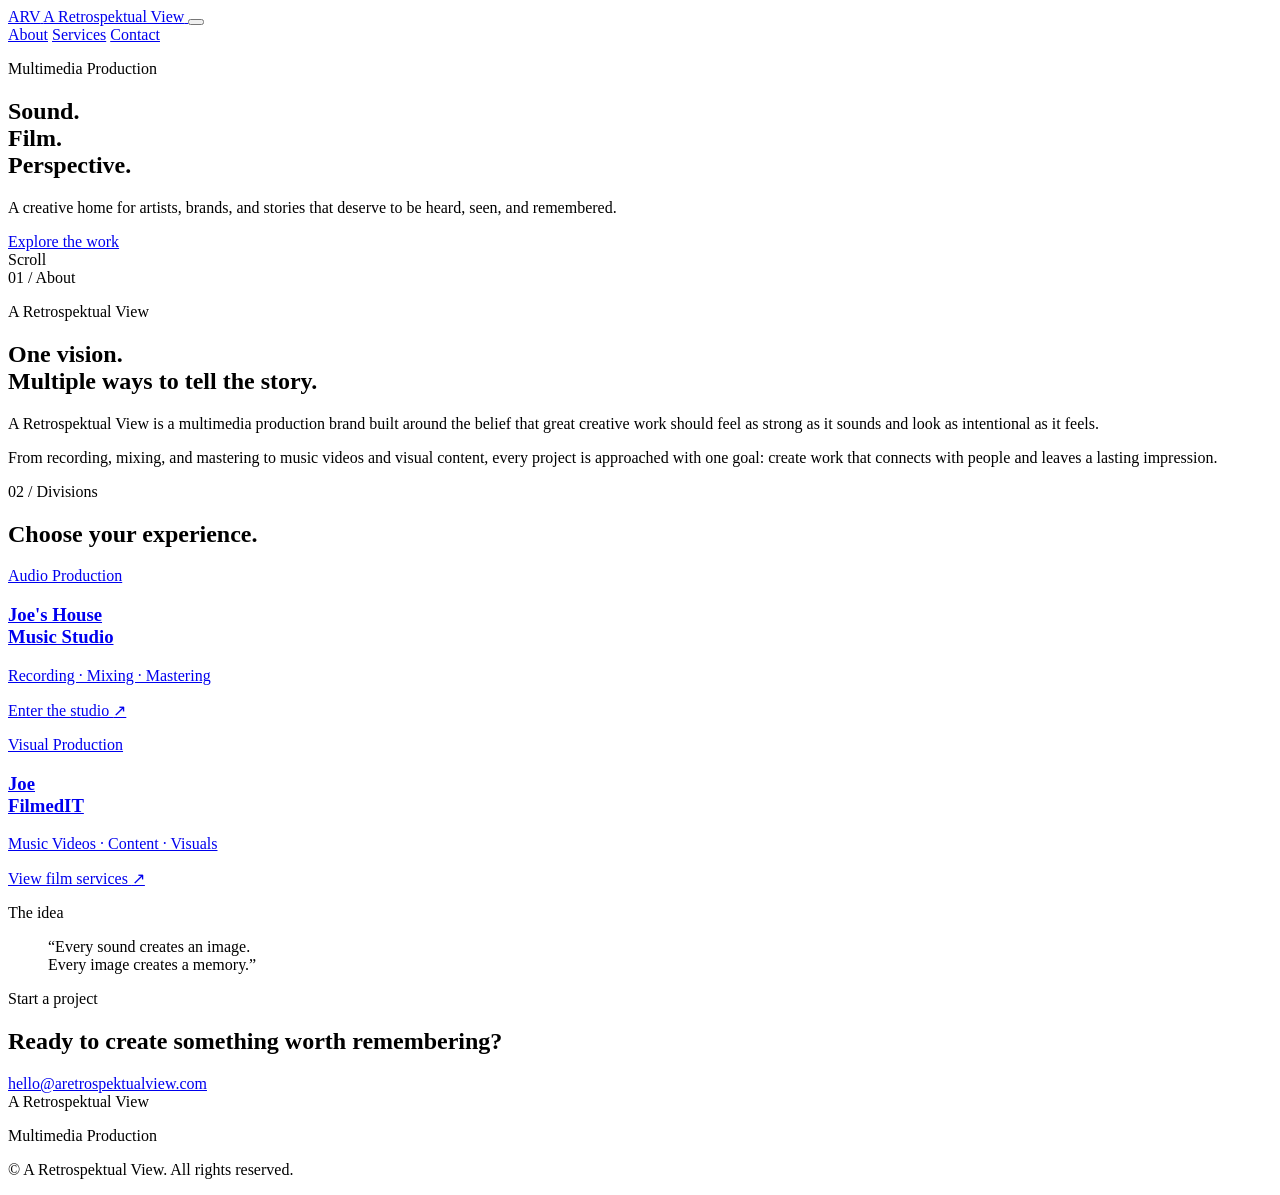
==== index.html @ 2ba3de21 "Add files via upload" ====
<!DOCTYPE html>
<html lang="en">
<head>
  <meta charset="UTF-8">
  <meta name="viewport" content="width=device-width, initial-scale=1.0">
  <meta name="description" content="A Retrospektual View — multimedia production through sound, film, and visual storytelling.">
  <title>A Retrospektual View | Multimedia Production</title>
  <link rel="preconnect" href="https://fonts.googleapis.com">
  <link rel="preconnect" href="https://fonts.gstatic.com" crossorigin>
  <link href="https://fonts.googleapis.com/css2?family=DM+Sans:wght@400;500;600;700&family=Montserrat:wght@600;700;800&display=swap" rel="stylesheet">
  <link rel="stylesheet" href="css/style.css">
</head>

<body>
  <header class="site-header">
    <a class="brand" href="/" aria-label="A Retrospektual View home">
      <span class="brand-mark">ARV</span>
      <span class="brand-name">A Retrospektual View</span>
    </a>

    <button class="menu-toggle" aria-label="Open navigation" aria-expanded="false">
      <span></span><span></span><span></span>
    </button>

    <nav class="main-nav" aria-label="Main navigation">
      <a href="#about">About</a>
      <a href="#divisions">Services</a>
      <a href="#contact">Contact</a>
    </nav>
  </header>

  <main>
    <section class="hero">
      <div class="hero-bg"></div>
      <div class="hero-content reveal">
        <p class="eyebrow">Multimedia Production</p>
        <h1>Sound.<br>Film.<br><span>Perspective.</span></h1>
        <p class="hero-copy">
          A creative home for artists, brands, and stories that deserve to be
          heard, seen, and remembered.
        </p>
        <a class="btn btn-primary" href="#divisions">Explore the work</a>
      </div>

      <div class="hero-scroll" aria-hidden="true">
        <span>Scroll</span>
        <div class="scroll-line"></div>
      </div>
    </section>

    <section class="intro section" id="about">
      <div class="section-label">01 / About</div>

      <div class="intro-grid">
        <div>
          <p class="eyebrow">A Retrospektual View</p>
          <h2>One vision.<br>Multiple ways to tell the story.</h2>
        </div>

        <div class="bio-copy">
          <p>
            A Retrospektual View is a multimedia production brand built around
            the belief that great creative work should feel as strong as it
            sounds and look as intentional as it feels.
          </p>
          <p>
            From recording, mixing, and mastering to music videos and visual
            content, every project is approached with one goal: create work
            that connects with people and leaves a lasting impression.
          </p>
        </div>
      </div>
    </section>

    <section class="divisions section" id="divisions">
      <div class="section-heading">
        <div class="section-label">02 / Divisions</div>
        <h2>Choose your experience.</h2>
      </div>

      <div class="division-grid">
        <a class="division-card studio-card" href="studio/">
          <div class="card-overlay"></div>
          <div class="card-content">
            <p class="card-kicker">Audio Production</p>
            <h3>Joe's House<br>Music Studio</h3>
            <p class="card-services">Recording · Mixing · Mastering</p>
            <span class="card-link">Enter the studio <span>↗</span></span>
          </div>
        </a>

        <a class="division-card film-card" href="film/">
          <div class="card-overlay"></div>
          <div class="card-content">
            <p class="card-kicker">Visual Production</p>
            <h3>Joe<br>FilmedIT</h3>
            <p class="card-services">Music Videos · Content · Visuals</p>
            <span class="card-link">View film services <span>↗</span></span>
          </div>
        </a>
      </div>
    </section>

    <section class="statement section">
      <p class="eyebrow">The idea</p>
      <blockquote>
        “Every sound creates an image.<br>
        Every image creates a memory.”
      </blockquote>
    </section>

    <section class="contact section" id="contact">
      <div>
        <p class="eyebrow">Start a project</p>
        <h2>Ready to create something worth remembering?</h2>
      </div>

      <a class="btn btn-outline" href="mailto:hello@aretrospektualview.com">
        hello@aretrospektualview.com
      </a>
    </section>
  </main>

  <footer>
    <div>
      <span class="brand-name">A Retrospektual View</span>
      <p>Multimedia Production</p>
    </div>
    <p>© <span id="year"></span> A Retrospektual View. All rights reserved.</p>
  </footer>

  <script src="js/main.js"></script>
</body>
</html>
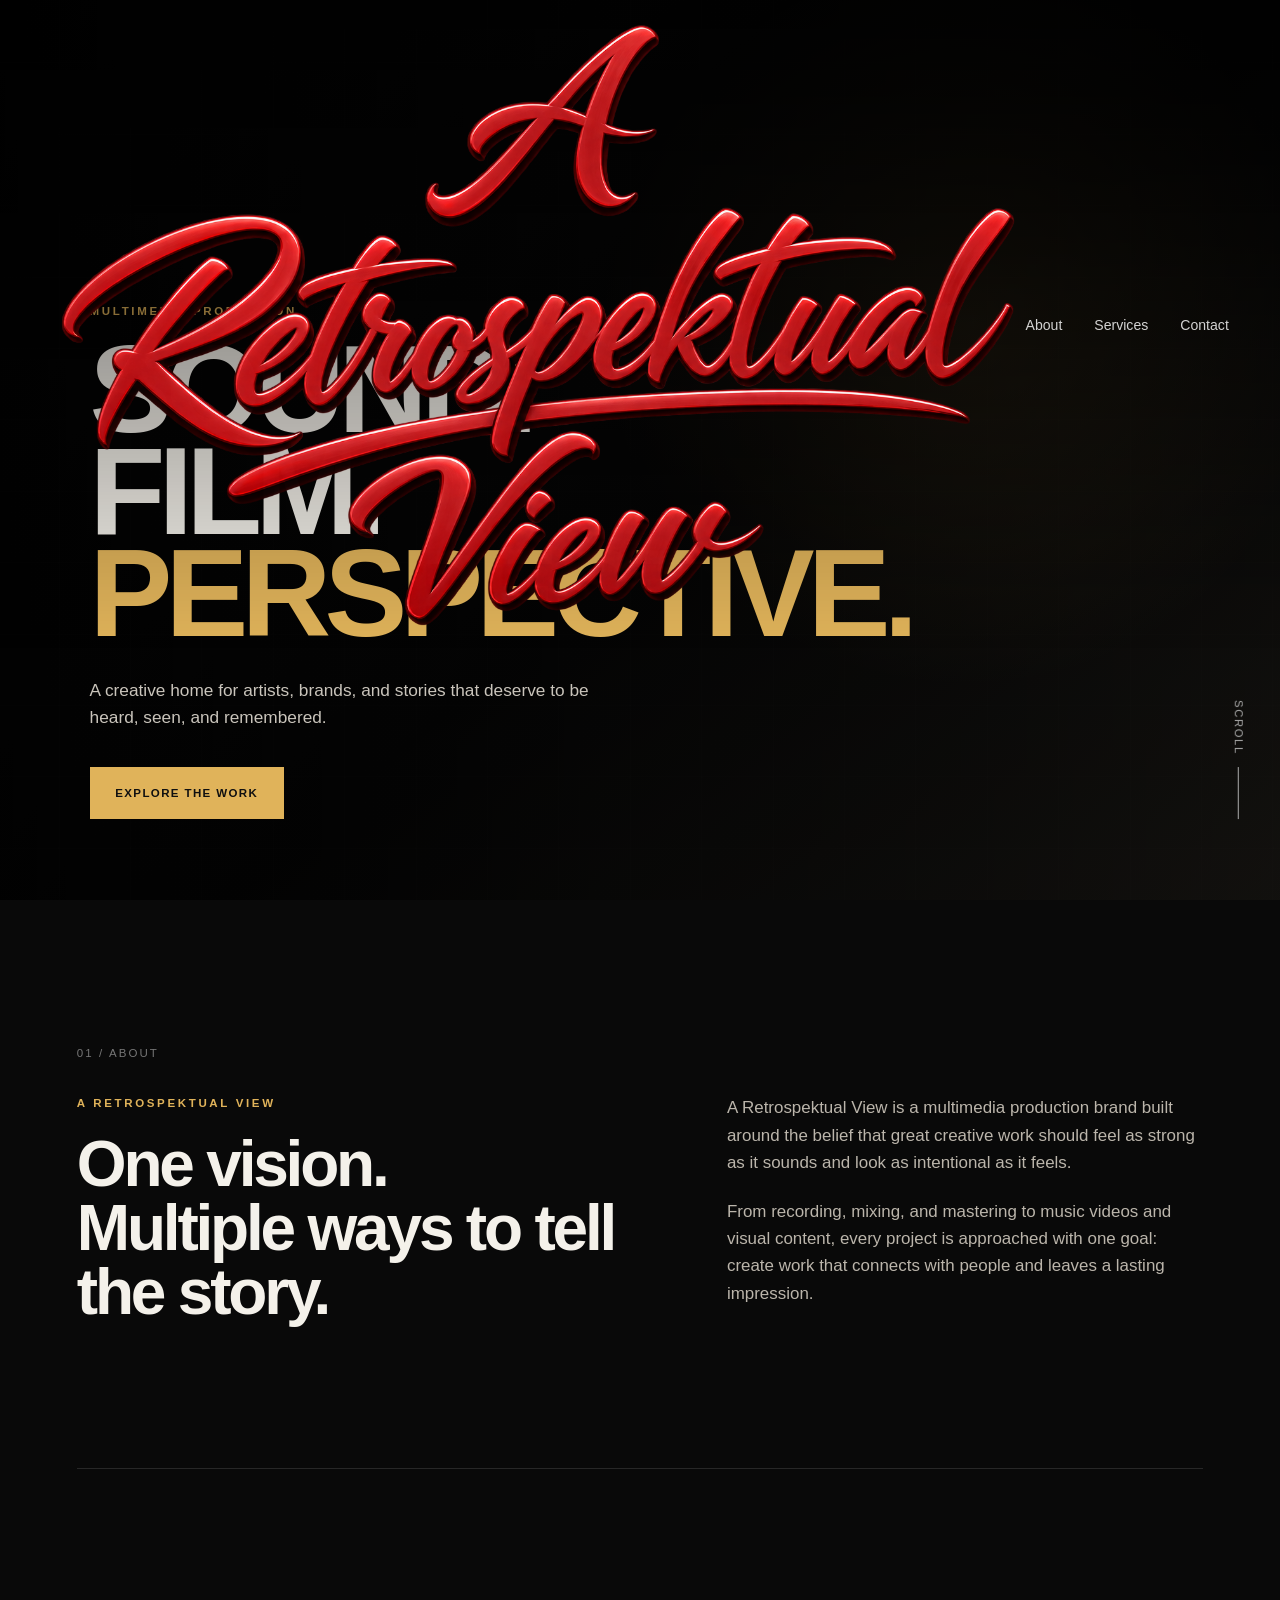
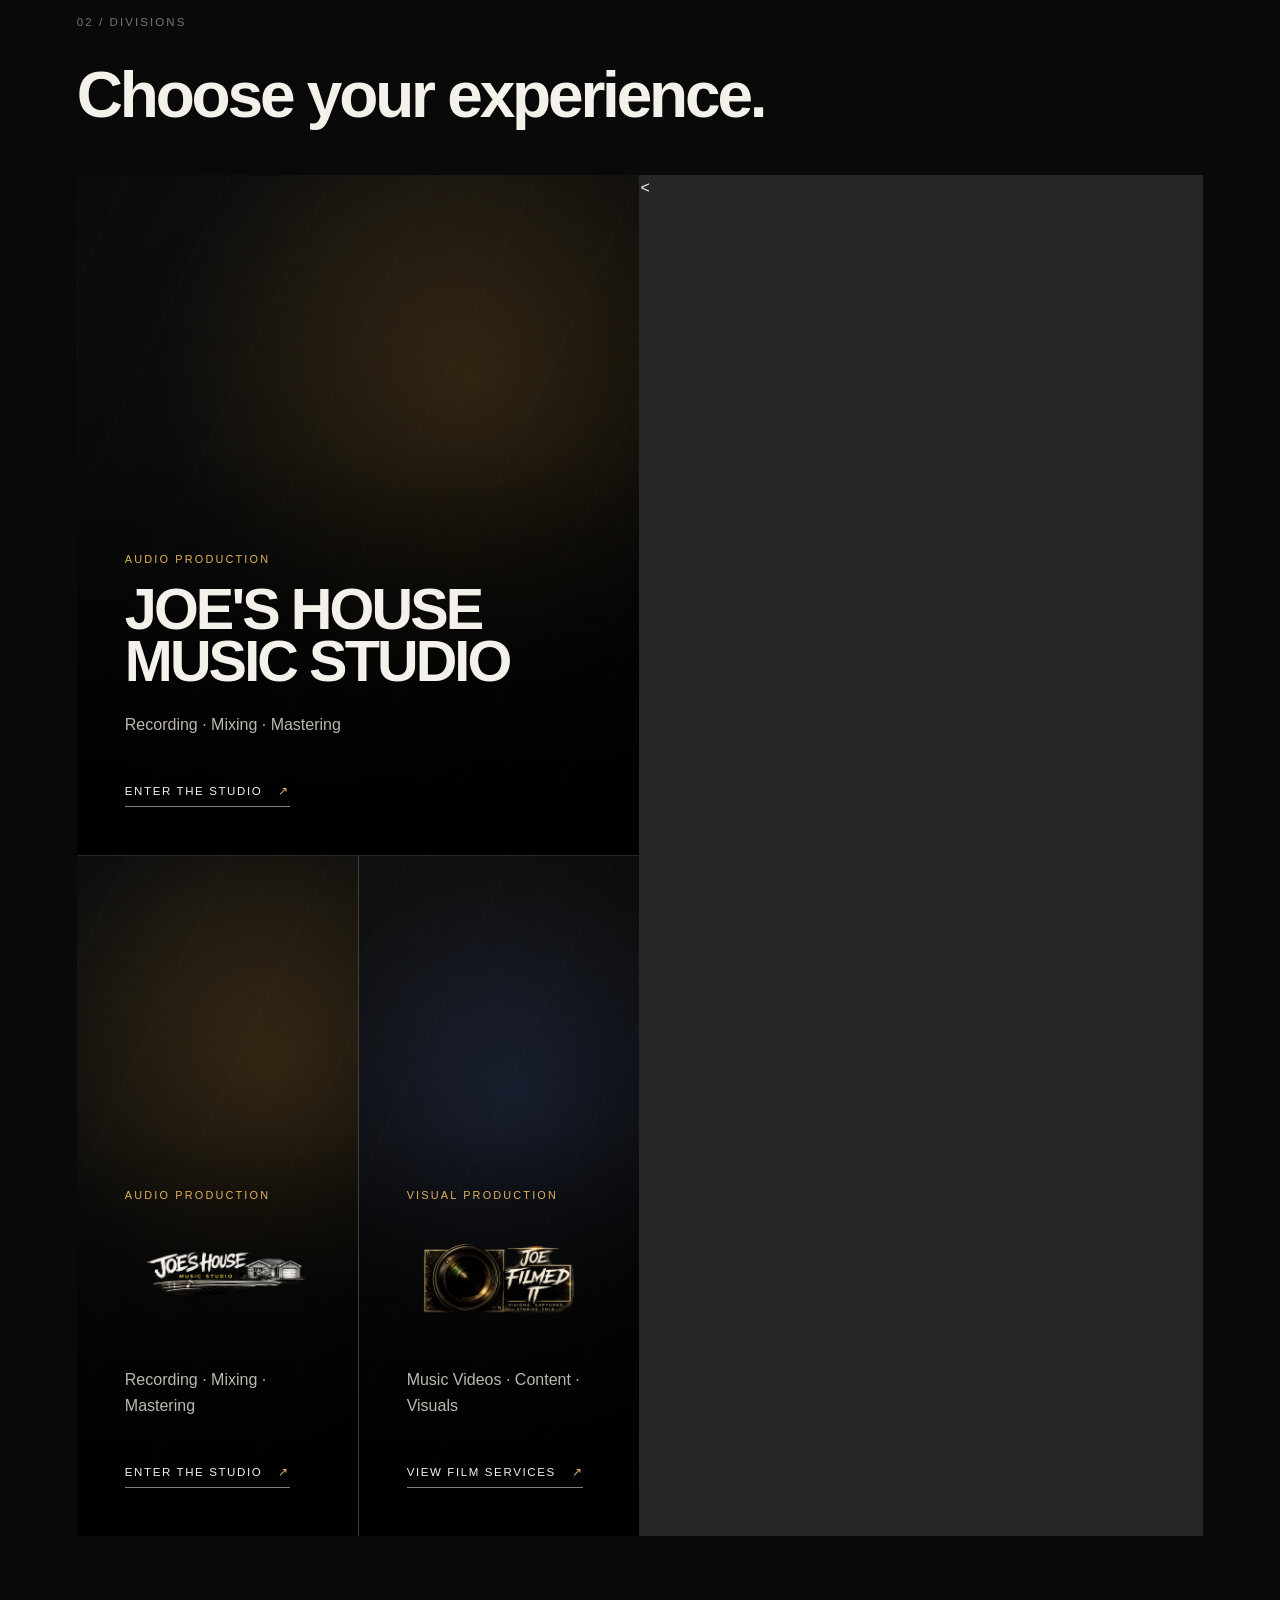
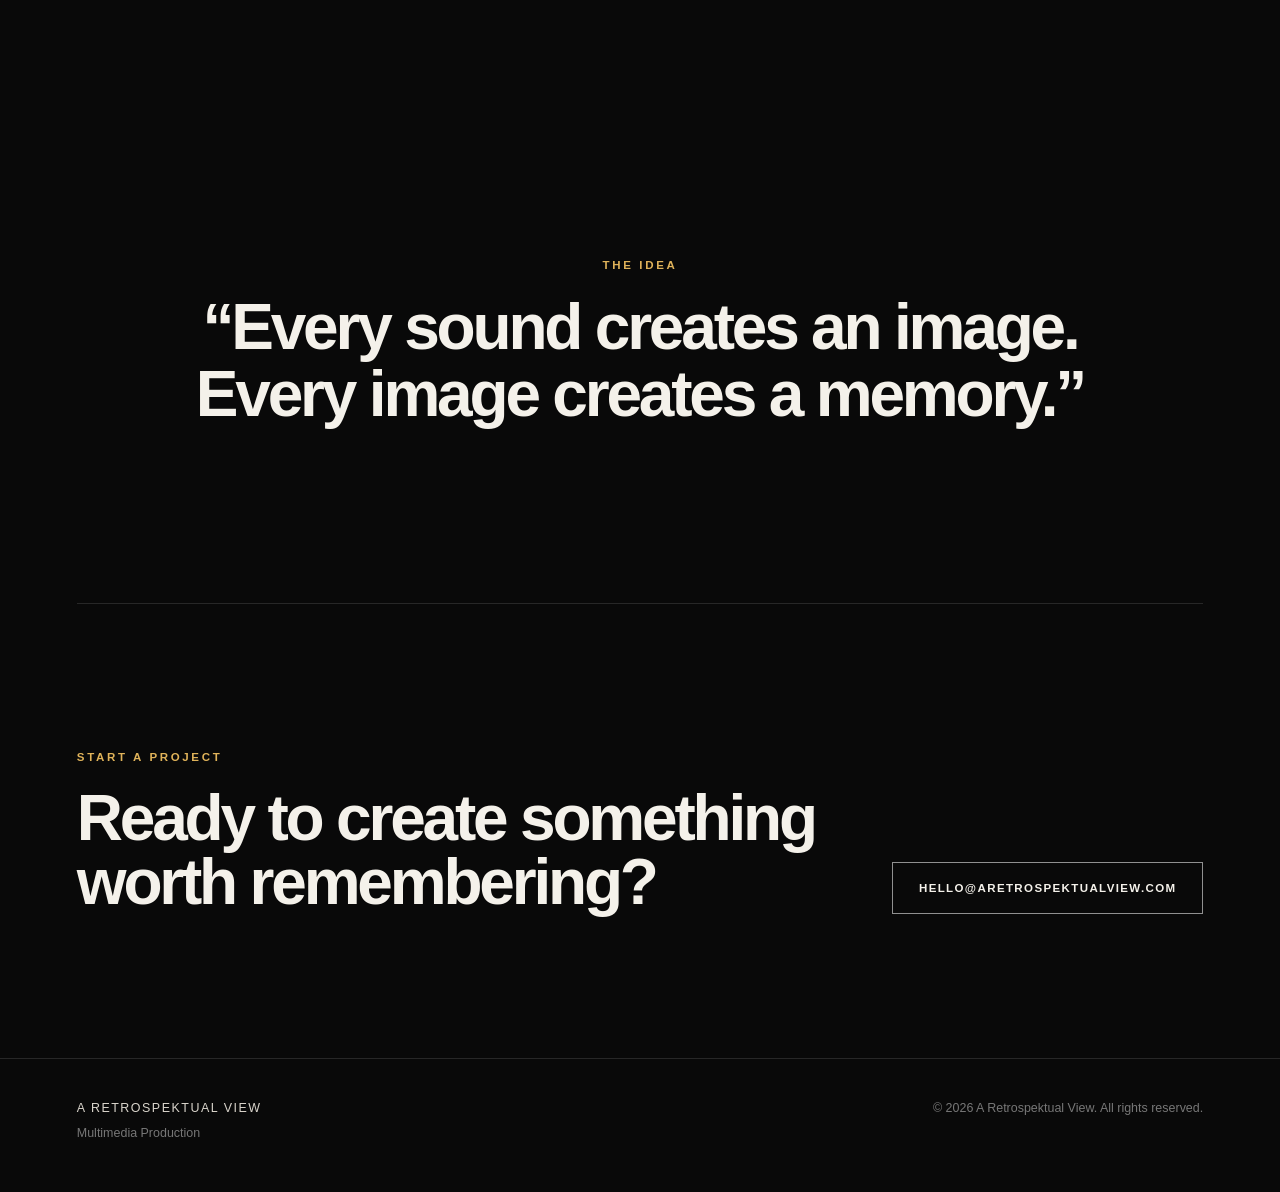
==== commit 08b69430: "Update index.html" ====
--- a/index.html
+++ b/index.html
@@ -14,9 +14,12 @@
 <body>
   <header class="site-header">
     <a class="brand" href="/" aria-label="A Retrospektual View home">
-      <span class="brand-mark">ARV</span>
-      <span class="brand-name">A Retrospektual View</span>
-    </a>
+  <img
+    src="assets/logos/arv-logo.png"
+    alt="A Retrospektual View"
+    class="brand-logo"
+  >
+</a>
 
     <button class="menu-toggle" aria-label="Open navigation" aria-expanded="false">
       <span></span><span></span><span></span>
@@ -89,16 +92,45 @@
           </div>
         </a>
 
-        <a class="division-card film-card" href="film/">
-          <div class="card-overlay"></div>
-          <div class="card-content">
-            <p class="card-kicker">Visual Production</p>
-            <h3>Joe<br>FilmedIT</h3>
-            <p class="card-services">Music Videos · Content · Visuals</p>
-            <span class="card-link">View film services <span>↗</span></span>
-          </div>
-        </a>
-      </div>
+        <<div class="division-grid">
+  <a class="division-card studio-card" href="studio/">
+    <div class="card-overlay"></div>
+
+    <div class="card-content">
+      <p class="card-kicker">Audio Production</p>
+
+      <img
+        src="assets/logos/joes-house-logo.png"
+        alt="Joe's House Music Studio"
+        class="division-logo studio-logo"
+      >
+
+      <p class="card-services">Recording · Mixing · Mastering</p>
+      <span class="card-link">
+        Enter the studio <span>↗</span>
+      </span>
+    </div>
+  </a>
+
+  <a class="division-card film-card" href="film/">
+    <div class="card-overlay"></div>
+
+    <div class="card-content">
+      <p class="card-kicker">Visual Production</p>
+
+      <img
+        src="assets/logos/joe-filmedit-logo.png"
+        alt="Joe FilmedIT"
+        class="division-logo film-logo"
+      >
+
+      <p class="card-services">Music Videos · Content · Visuals</p>
+      <span class="card-link">
+        View film services <span>↗</span>
+      </span>
+    </div>
+  </a>
+</div>
     </section>
 
     <section class="statement section">
--- a/css/style.css
+++ b/css/style.css
@@ -0,0 +1,521 @@
+/* =========================================================
+   A RETROSPEKTUAL VIEW
+   Starter site stylesheet
+   ========================================================= */
+
+:root {
+  --bg: #090909;
+  --panel: #111111;
+  --panel-2: #171717;
+  --text: #f4f1ea;
+  --muted: #aaa59d;
+  --line: rgba(255,255,255,.12);
+  --accent: #e0b35a;
+  --max: 1280px;
+}
+
+* {
+  box-sizing: border-box;
+  margin: 0;
+  padding: 0;
+}
+
+html {
+  scroll-behavior: smooth;
+}
+
+body {
+  background: var(--bg);
+  color: var(--text);
+  font-family: "DM Sans", sans-serif;
+  line-height: 1.6;
+}
+
+a {
+  color: inherit;
+  text-decoration: none;
+}
+
+img {
+  max-width: 100%;
+  display: block;
+}
+
+.site-header {
+  position: fixed;
+  z-index: 1000;
+  top: 0;
+  left: 0;
+  width: 100%;
+  min-height: 78px;
+  padding: 0 4vw;
+  display: flex;
+  align-items: center;
+  justify-content: space-between;
+  background: linear-gradient(to bottom, rgba(0,0,0,.75), transparent);
+  transition: background .3s ease, backdrop-filter .3s ease;
+}
+
+.site-header.scrolled {
+  background: rgba(8,8,8,.82);
+  backdrop-filter: blur(16px);
+  border-bottom: 1px solid var(--line);
+}
+
+.brand {
+  display: flex;
+  gap: 14px;
+  align-items: center;
+  font-weight: 700;
+}
+
+.brand-mark {
+  display: grid;
+  place-items: center;
+  width: 44px;
+  height: 44px;
+  border: 1px solid var(--text);
+  font-family: "Montserrat", sans-serif;
+  font-size: 13px;
+  letter-spacing: 1px;
+}
+
+.brand-name {
+  font-family: "Montserrat", sans-serif;
+  text-transform: uppercase;
+  letter-spacing: .12em;
+  font-size: .78rem;
+}
+
+.main-nav {
+  display: flex;
+  gap: 2rem;
+}
+
+.main-nav a {
+  color: rgba(255,255,255,.82);
+  font-size: .88rem;
+  transition: color .25s ease;
+}
+
+.main-nav a:hover {
+  color: var(--accent);
+}
+
+.menu-toggle {
+  display: none;
+  background: none;
+  border: 0;
+}
+
+.menu-toggle span {
+  display: block;
+  width: 26px;
+  height: 2px;
+  background: white;
+  margin: 5px 0;
+}
+
+.hero {
+  position: relative;
+  min-height: 100vh;
+  display: flex;
+  align-items: flex-end;
+  padding: 150px 7vw 9vh;
+  overflow: hidden;
+}
+
+.hero-bg {
+  position: absolute;
+  inset: 0;
+  background:
+    linear-gradient(90deg, rgba(0,0,0,.88) 0%, rgba(0,0,0,.52) 48%, rgba(0,0,0,.35) 100%),
+    radial-gradient(circle at 75% 36%, rgba(224,179,90,.16), transparent 32%),
+    linear-gradient(140deg, #151515 0%, #080808 55%, #1c1a16 100%);
+  transform: scale(1.02);
+}
+
+.hero-bg::after {
+  content: "";
+  position: absolute;
+  inset: 0;
+  opacity: .12;
+  background-image:
+    linear-gradient(rgba(255,255,255,.06) 1px, transparent 1px),
+    linear-gradient(90deg, rgba(255,255,255,.06) 1px, transparent 1px);
+  background-size: 70px 70px;
+}
+
+.hero-content {
+  position: relative;
+  z-index: 2;
+  max-width: 850px;
+}
+
+.eyebrow {
+  color: var(--accent);
+  text-transform: uppercase;
+  letter-spacing: .23em;
+  font-size: .72rem;
+  font-weight: 700;
+  margin-bottom: 1.2rem;
+}
+
+.hero h1,
+h2,
+h3 {
+  font-family: "Montserrat", sans-serif;
+}
+
+.hero h1 {
+  font-size: clamp(4rem, 9.7vw, 9.2rem);
+  line-height: .82;
+  text-transform: uppercase;
+  letter-spacing: -.055em;
+}
+
+.hero h1 span {
+  color: var(--accent);
+}
+
+.hero-copy {
+  width: min(550px, 100%);
+  color: #c9c4bb;
+  font-size: 1.08rem;
+  margin: 2rem 0 2.2rem;
+}
+
+.btn {
+  display: inline-flex;
+  align-items: center;
+  justify-content: center;
+  min-height: 52px;
+  padding: 0 1.6rem;
+  text-transform: uppercase;
+  letter-spacing: .12em;
+  font-size: .72rem;
+  font-weight: 700;
+  transition: .25s ease;
+}
+
+.btn-primary {
+  background: var(--accent);
+  color: #101010;
+}
+
+.btn-primary:hover {
+  transform: translateY(-2px);
+  filter: brightness(1.08);
+}
+
+.btn-outline {
+  border: 1px solid rgba(255,255,255,.55);
+}
+
+.btn-outline:hover {
+  border-color: var(--accent);
+  color: var(--accent);
+}
+
+.hero-scroll {
+  position: absolute;
+  right: 4vw;
+  bottom: 9vh;
+  z-index: 2;
+  display: flex;
+  align-items: center;
+  gap: 12px;
+  transform: rotate(90deg);
+  transform-origin: right bottom;
+  color: #aaa;
+  font-size: .7rem;
+  letter-spacing: .15em;
+  text-transform: uppercase;
+}
+
+.scroll-line {
+  width: 52px;
+  height: 1px;
+  background: #aaa;
+}
+
+.section {
+  width: min(var(--max), 88vw);
+  margin: 0 auto;
+  padding: 9rem 0;
+}
+
+.section-label {
+  color: #767676;
+  font-size: .72rem;
+  text-transform: uppercase;
+  letter-spacing: .18em;
+  margin-bottom: 2rem;
+}
+
+.intro {
+  border-bottom: 1px solid var(--line);
+}
+
+.intro-grid {
+  display: grid;
+  grid-template-columns: 1.15fr 1fr;
+  gap: 8vw;
+  align-items: start;
+}
+
+.intro h2,
+.section-heading h2,
+.contact h2 {
+  font-size: clamp(2.3rem, 5vw, 5rem);
+  line-height: 1;
+  letter-spacing: -.05em;
+}
+
+.bio-copy {
+  color: #bbb5ab;
+  font-size: 1.06rem;
+}
+
+.bio-copy p + p {
+  margin-top: 1.4rem;
+}
+
+.section-heading {
+  margin-bottom: 3rem;
+}
+
+.division-grid {
+  display: grid;
+  grid-template-columns: 1fr 1fr;
+  min-height: 680px;
+  gap: 1px;
+  background: var(--line);
+}
+
+.division-card {
+  position: relative;
+  overflow: hidden;
+  isolation: isolate;
+  min-height: 680px;
+  display: flex;
+  align-items: flex-end;
+  padding: 3rem;
+  background-position: center;
+  background-size: cover;
+}
+
+.studio-card {
+  background-image:
+    linear-gradient(150deg, rgba(0,0,0,.15), rgba(0,0,0,.75)),
+    radial-gradient(circle at 70% 30%, #513e1f, #111 50%, #080808);
+}
+
+.film-card {
+  background-image:
+    linear-gradient(150deg, rgba(0,0,0,.12), rgba(0,0,0,.82)),
+    radial-gradient(circle at 55% 35%, #27314a, #131313 48%, #080808);
+}
+
+.division-card::before {
+  content: "";
+  position: absolute;
+  z-index: -1;
+  inset: 0;
+  background:
+    repeating-linear-gradient(
+      115deg,
+      transparent 0 45px,
+      rgba(255,255,255,.025) 46px,
+      transparent 47px 93px
+    );
+  transition: transform .6s cubic-bezier(.2,.7,.2,1);
+}
+
+.division-card:hover::before {
+  transform: scale(1.05);
+}
+
+.card-overlay {
+  position: absolute;
+  inset: 0;
+  background: linear-gradient(to top, rgba(0,0,0,.92), transparent 60%);
+}
+
+.card-content {
+  position: relative;
+  z-index: 2;
+  transition: transform .35s ease;
+}
+
+.division-card:hover .card-content {
+  transform: translateY(-8px);
+}
+
+.card-kicker {
+  color: var(--accent);
+  text-transform: uppercase;
+  letter-spacing: .2em;
+  font-size: .68rem;
+  margin-bottom: 1rem;
+}
+
+.division-card h3 {
+  font-size: clamp(2.4rem, 4.5vw, 5.3rem);
+  line-height: .9;
+  text-transform: uppercase;
+  letter-spacing: -.05em;
+}
+
+.card-services {
+  margin: 1.5rem 0 2.5rem;
+  color: #bcb7ae;
+}
+
+.card-link {
+  display: inline-flex;
+  gap: 1rem;
+  align-items: center;
+  padding-bottom: .35rem;
+  border-bottom: 1px solid rgba(255,255,255,.5);
+  text-transform: uppercase;
+  font-size: .72rem;
+  letter-spacing: .14em;
+}
+
+.card-link span {
+  color: var(--accent);
+}
+
+.statement {
+  text-align: center;
+  padding-top: 11rem;
+  padding-bottom: 11rem;
+}
+
+.statement blockquote {
+  font-family: "Montserrat", sans-serif;
+  font-size: clamp(2rem, 5vw, 5.2rem);
+  font-weight: 700;
+  line-height: 1.04;
+  letter-spacing: -.05em;
+}
+
+.contact {
+  display: flex;
+  justify-content: space-between;
+  align-items: flex-end;
+  gap: 3rem;
+  border-top: 1px solid var(--line);
+}
+
+.contact h2 {
+  max-width: 850px;
+}
+
+footer {
+  padding: 2.5rem 6vw 3rem;
+  border-top: 1px solid var(--line);
+  display: flex;
+  justify-content: space-between;
+  gap: 2rem;
+  color: #777;
+  font-size: .78rem;
+}
+
+footer .brand-name {
+  color: #d9d4cb;
+  display: block;
+  margin-bottom: .35rem;
+}
+
+/* Reveal animation */
+.reveal {
+  opacity: 0;
+  transform: translateY(18px);
+  animation: revealIn .9s .15s forwards ease-out;
+}
+
+@keyframes revealIn {
+  to {
+    opacity: 1;
+    transform: translateY(0);
+  }
+}
+
+@media (max-width: 820px) {
+  .site-header {
+    min-height: 68px;
+  }
+
+  .main-nav {
+    position: fixed;
+    top: 68px;
+    left: 0;
+    width: 100%;
+    padding: 1.5rem 5vw 2rem;
+    background: rgba(7,7,7,.97);
+    border-bottom: 1px solid var(--line);
+    display: none;
+    flex-direction: column;
+  }
+
+  .main-nav.open {
+    display: flex;
+  }
+
+  .menu-toggle {
+    display: block;
+  }
+
+  .hero {
+    padding-left: 6vw;
+    padding-right: 6vw;
+  }
+
+  .hero-scroll {
+    display: none;
+  }
+
+  .intro-grid {
+    grid-template-columns: 1fr;
+    gap: 3rem;
+  }
+
+  .division-grid {
+    grid-template-columns: 1fr;
+  }
+
+  .division-card {
+    min-height: 560px;
+  }
+
+  .contact {
+    align-items: flex-start;
+    flex-direction: column;
+  }
+
+  footer {
+    flex-direction: column;
+  }
+}
+
+@media (max-width: 520px) {
+  .brand-name {
+    font-size: .67rem;
+  }
+
+  .hero h1 {
+    font-size: clamp(3.2rem, 19vw, 5rem);
+  }
+
+  .section {
+    width: 90vw;
+    padding: 6.5rem 0;
+  }
+
+  .division-card {
+    min-height: 500px;
+    padding: 2rem;
+  }
+}
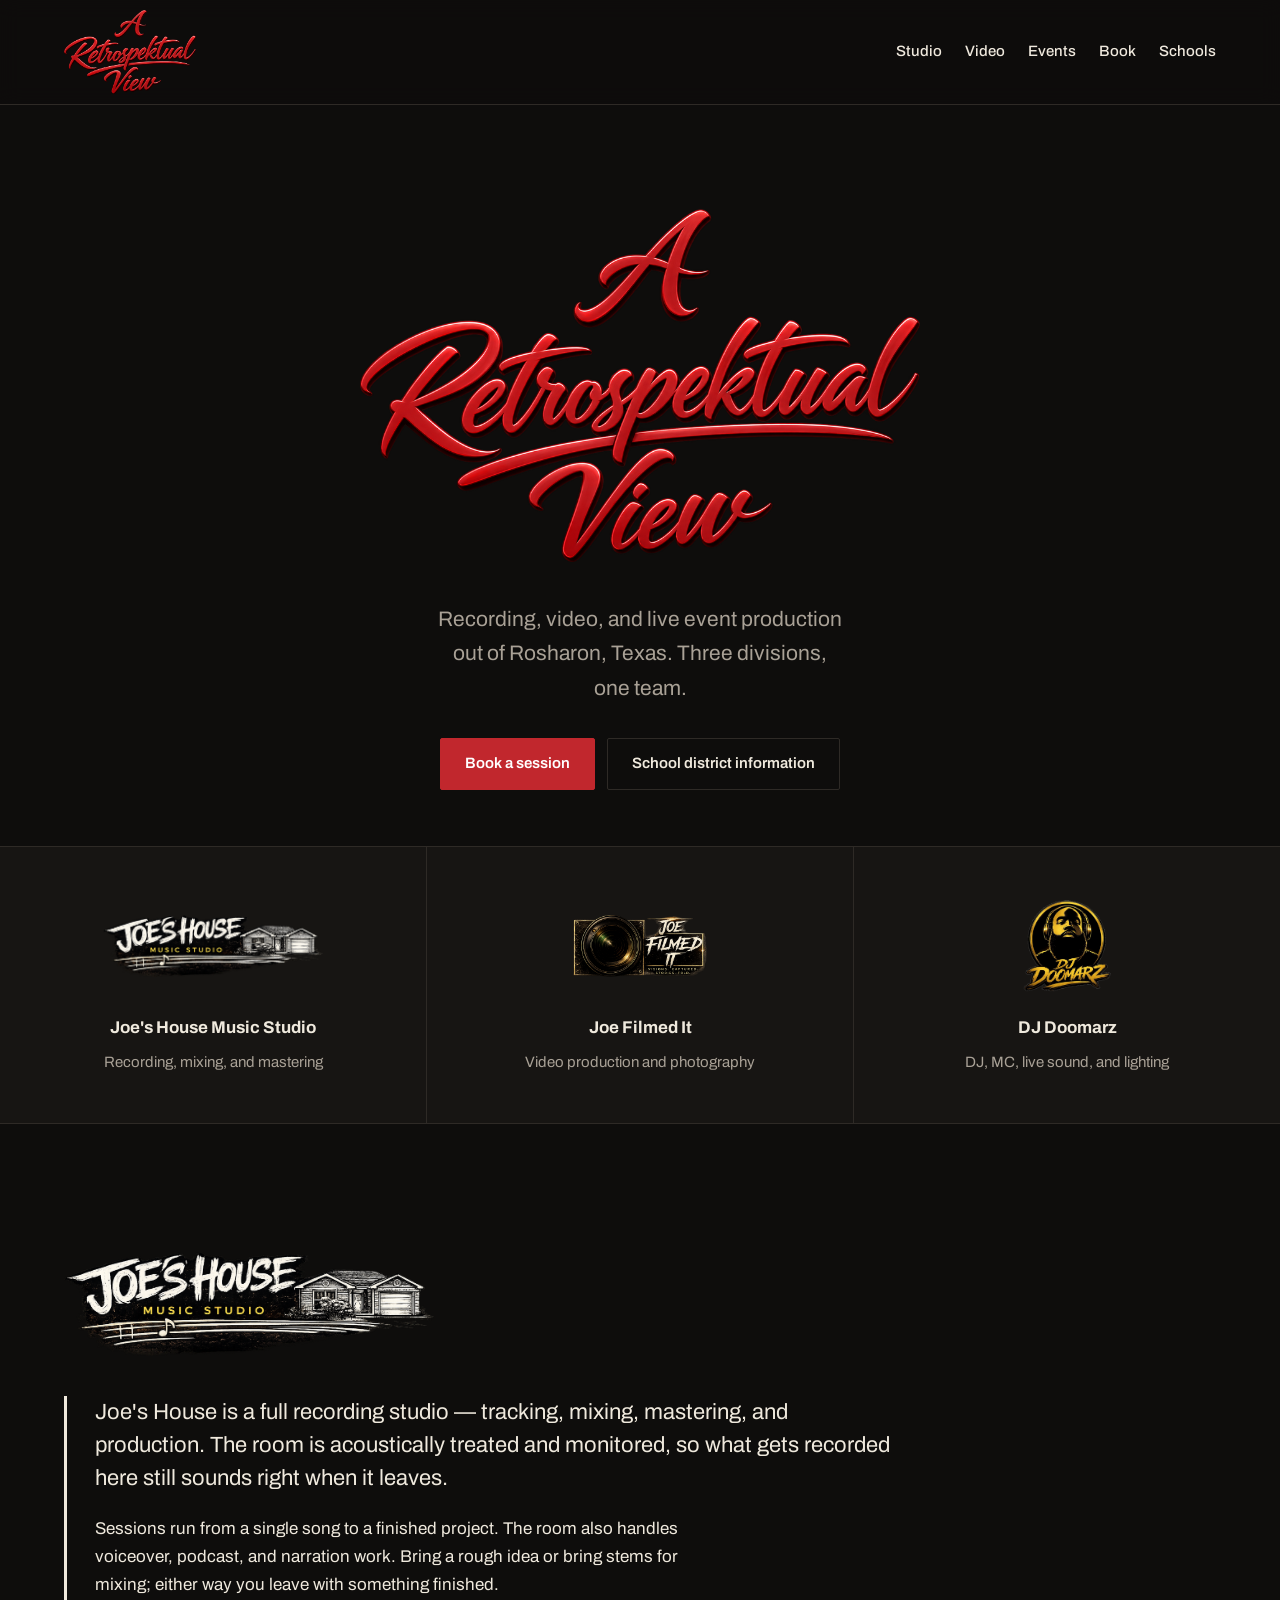
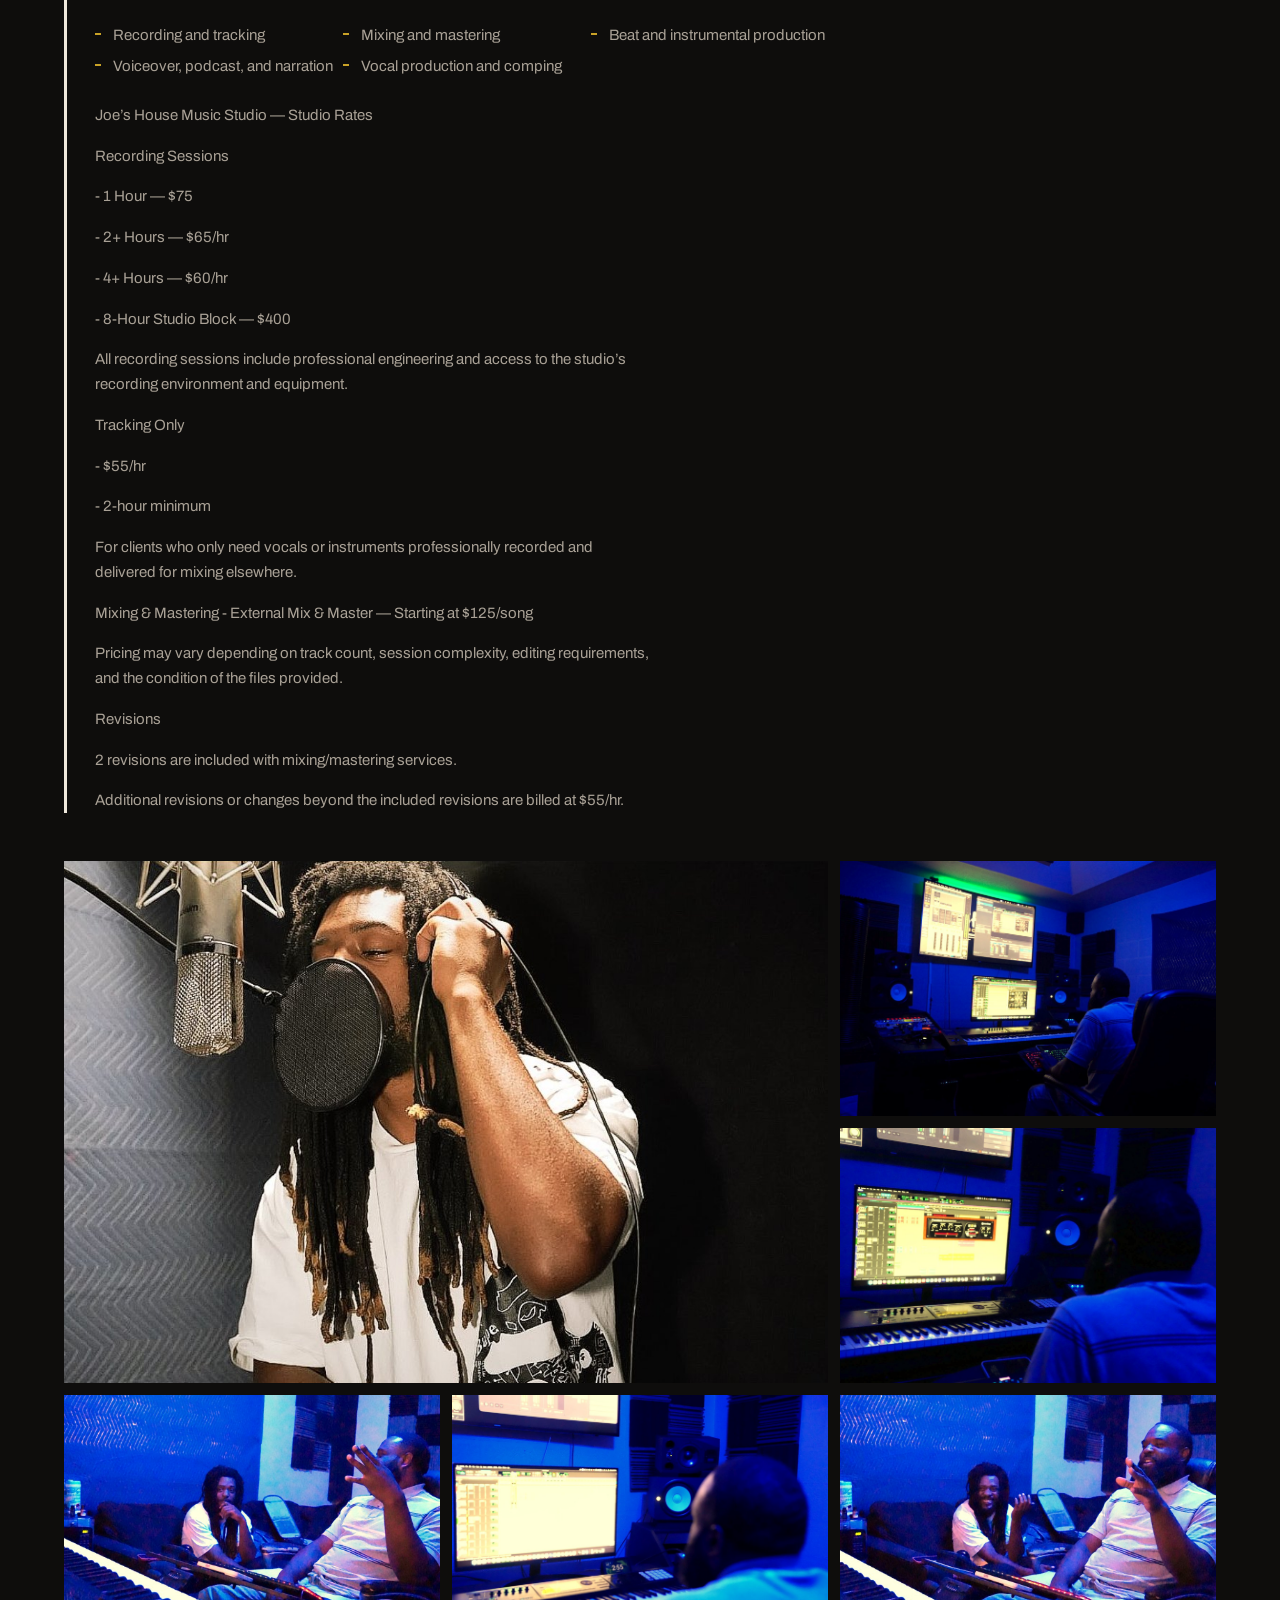
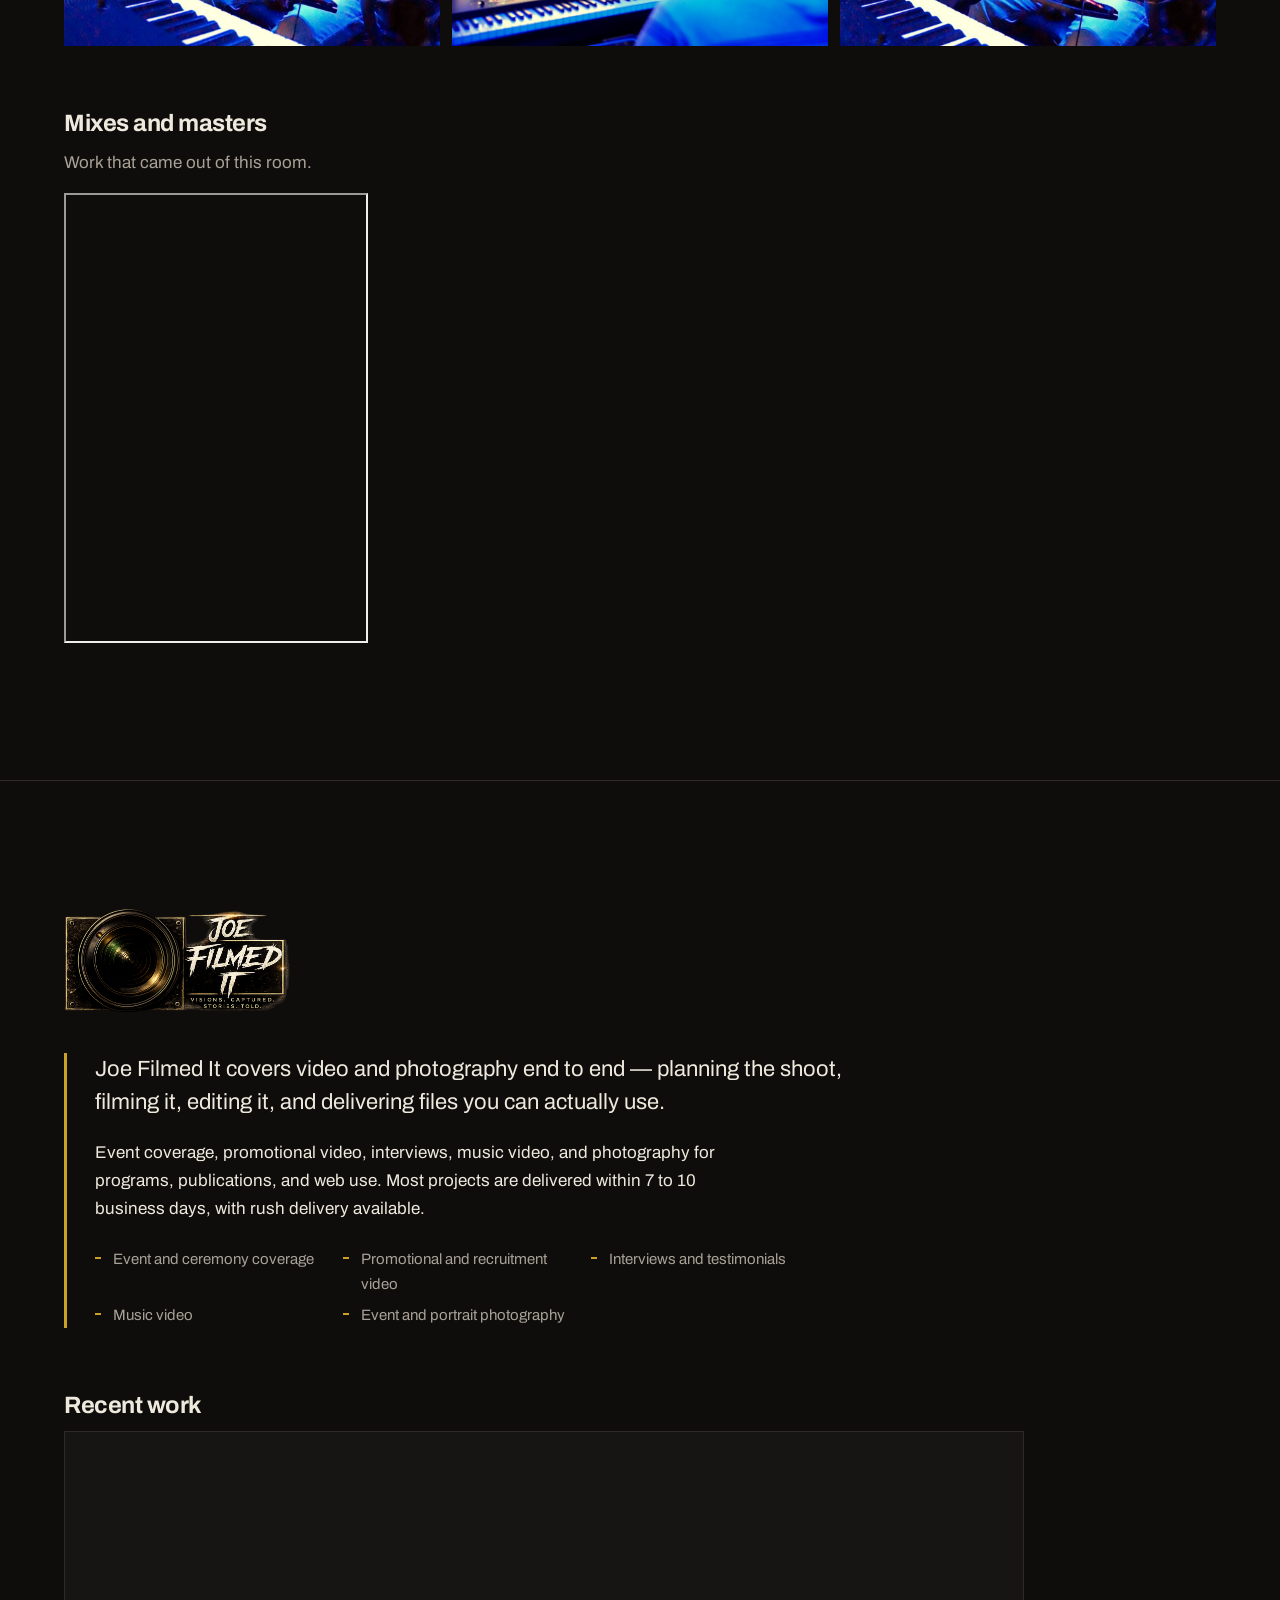
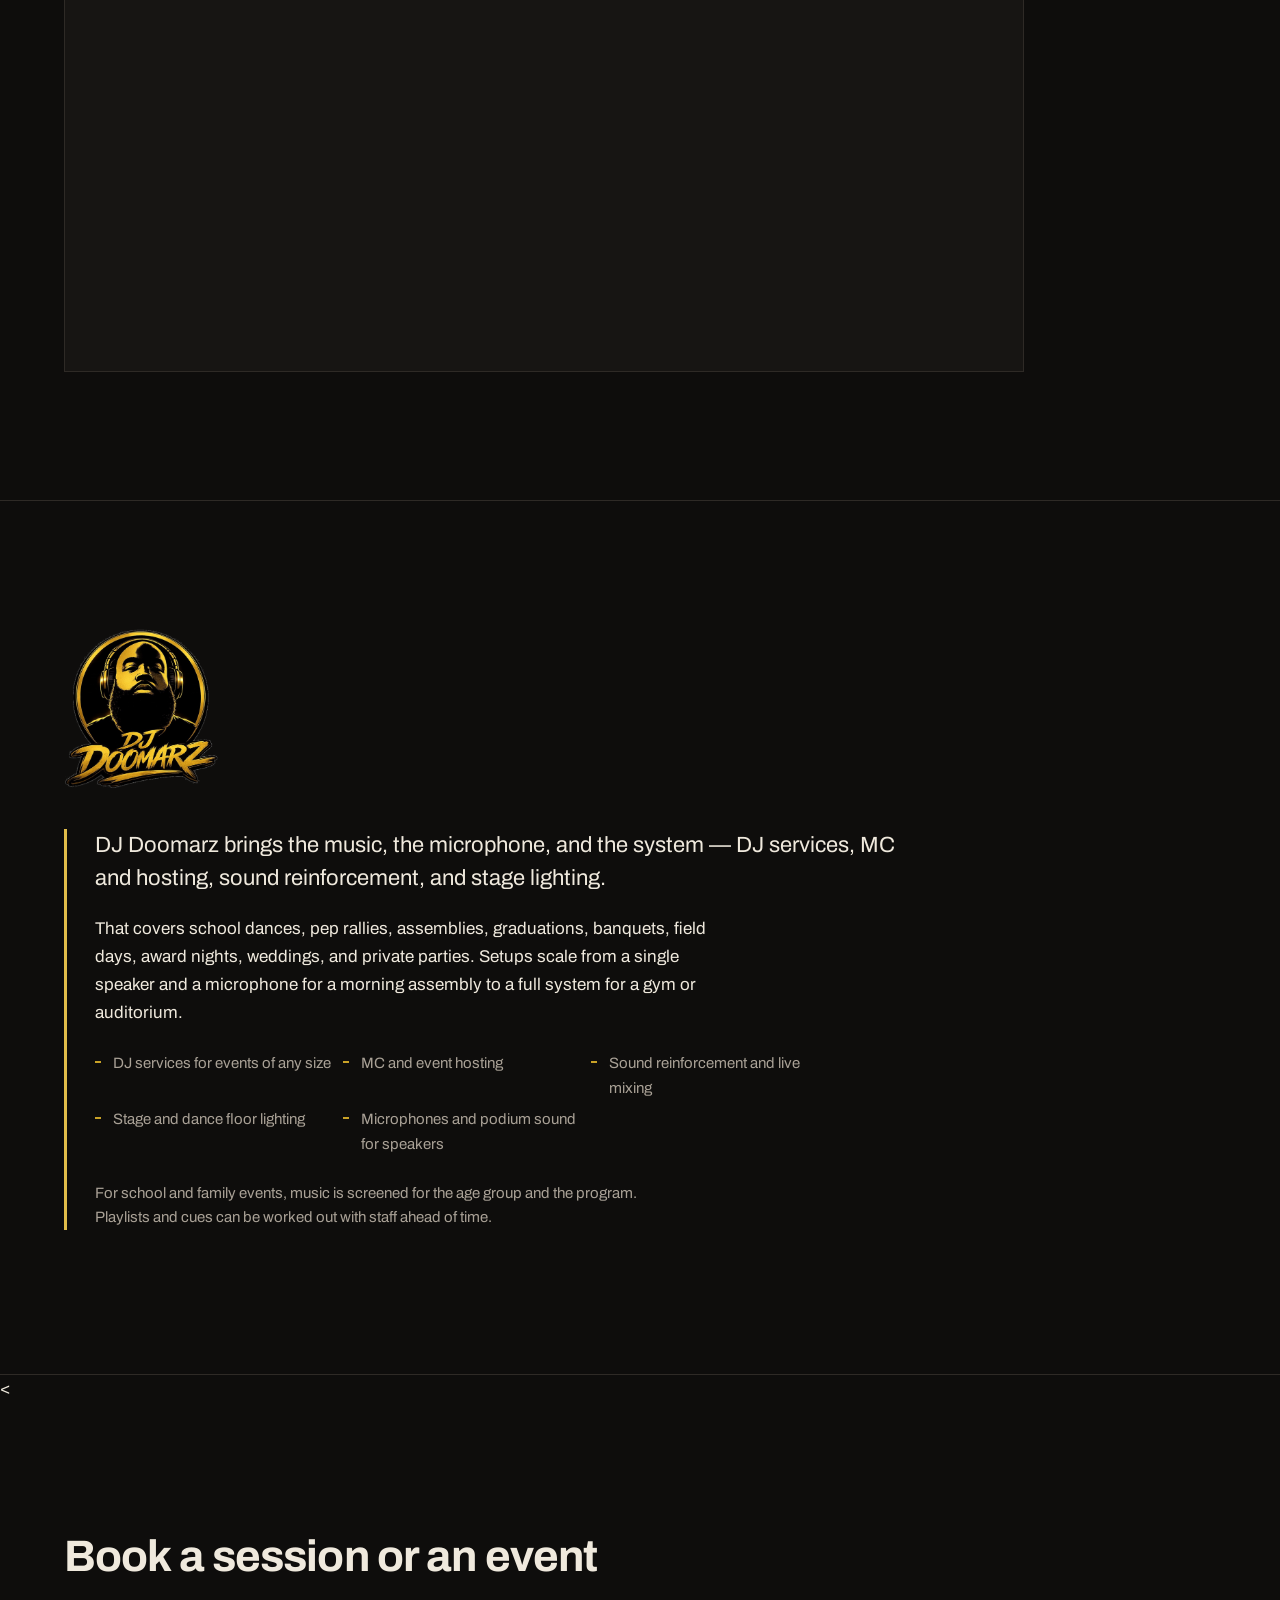
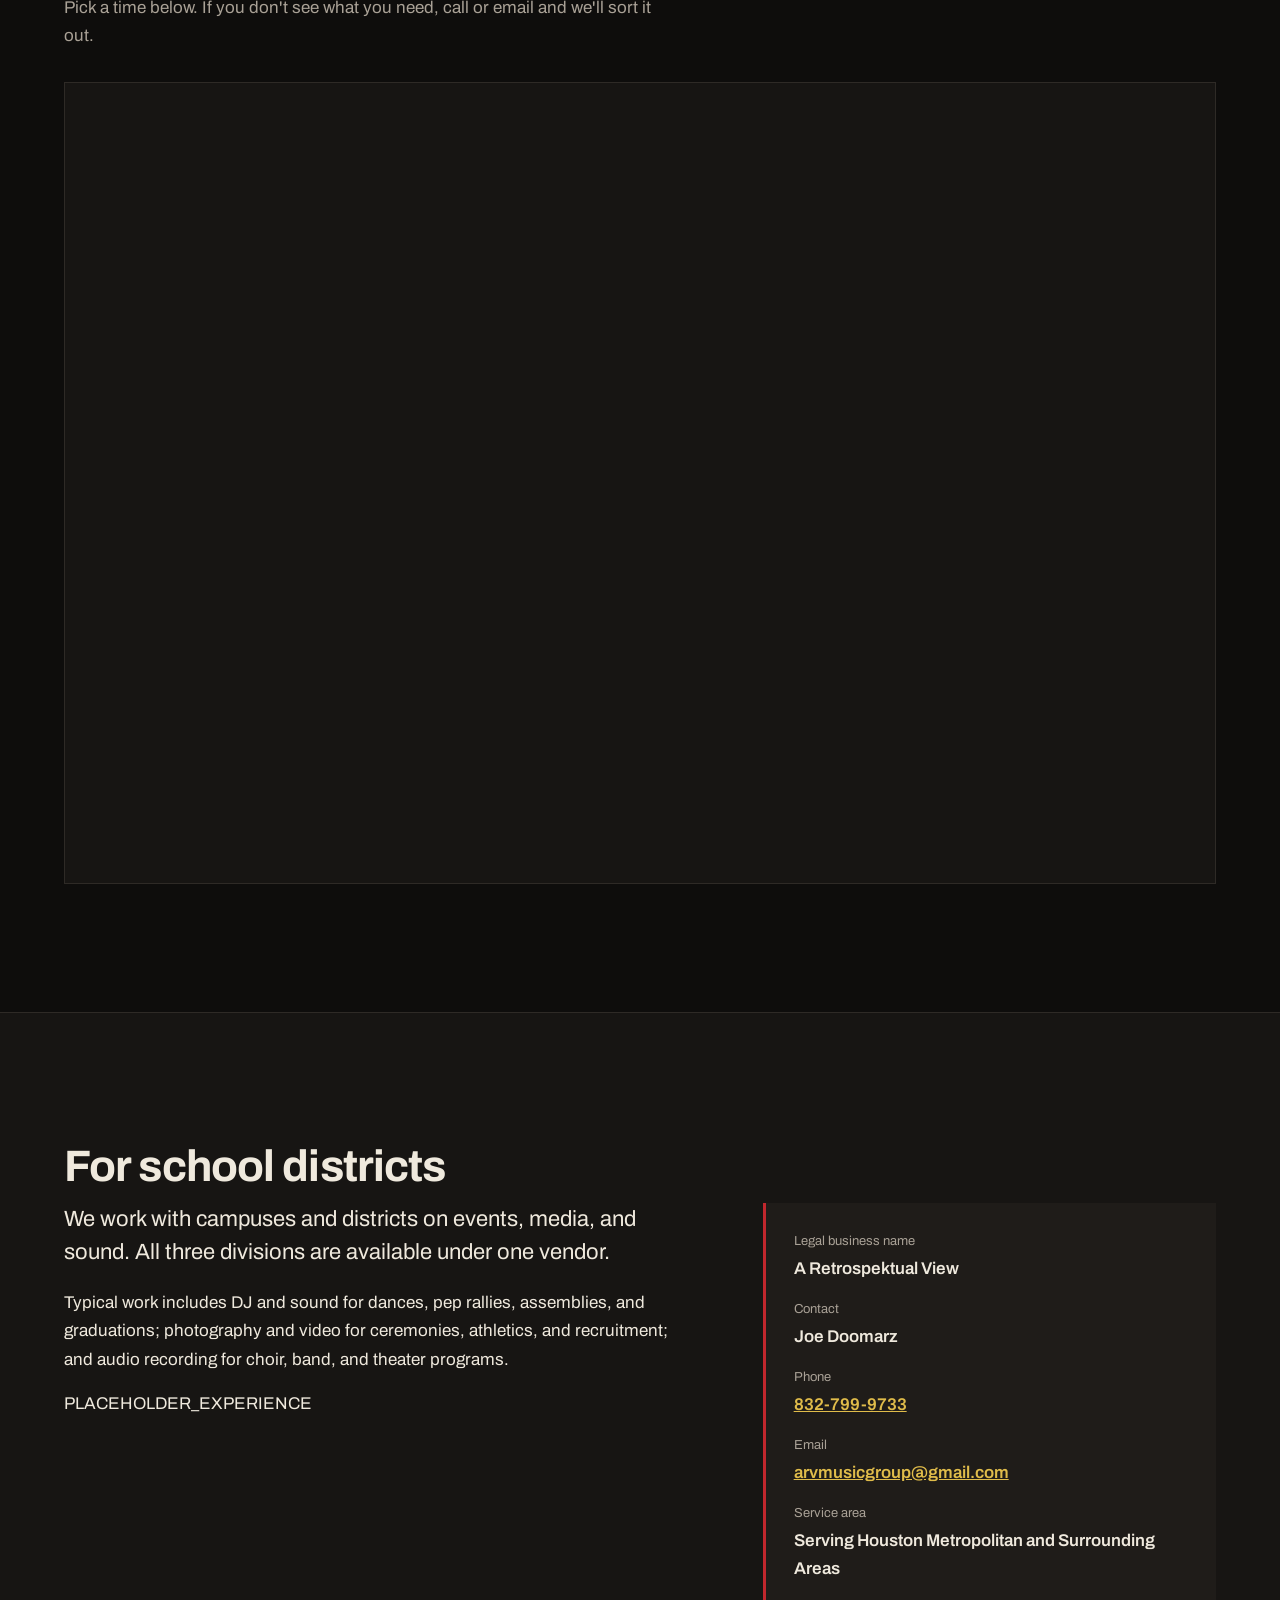
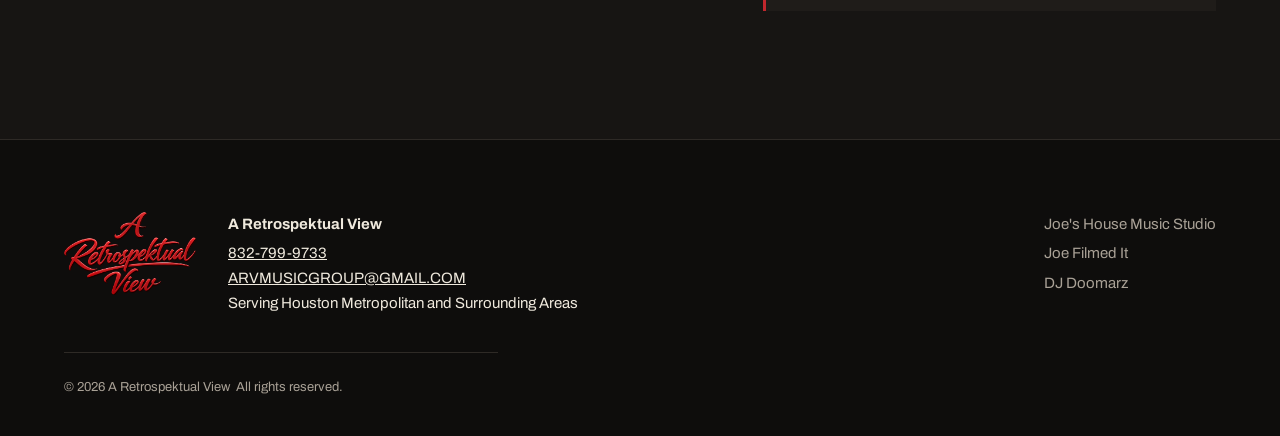
==== commit c5052c34: "new site" ====
--- a/index.html
+++ b/index.html
@@ -1,166 +1,299 @@
 <!DOCTYPE html>
 <html lang="en">
 <head>
-  <meta charset="UTF-8">
-  <meta name="viewport" content="width=device-width, initial-scale=1.0">
-  <meta name="description" content="A Retrospektual View — multimedia production through sound, film, and visual storytelling.">
-  <title>A Retrospektual View | Multimedia Production</title>
-  <link rel="preconnect" href="https://fonts.googleapis.com">
-  <link rel="preconnect" href="https://fonts.gstatic.com" crossorigin>
-  <link href="https://fonts.googleapis.com/css2?family=DM+Sans:wght@400;500;600;700&family=Montserrat:wght@600;700;800&display=swap" rel="stylesheet">
-  <link rel="stylesheet" href="css/style.css">
+<meta charset="utf-8">
+<meta name="viewport" content="width=device-width, initial-scale=1">
+<title>A Retrospektual View — Recording, Video, and Live Event Production</title>
+<meta name="description" content="A Retrospektual View is a Texas audio and visual production company. Recording and mixing at Joe's House Music Studio, video and photography from Joe Filmed It, and DJ, live sound, lighting, and MC services from DJ Doomarz.">
+<link rel="canonical" href="https://aretrospektualview.com/">
+
+<meta property="og:type" content="website">
+<meta property="og:title" content="A Retrospektual View">
+<meta property="og:description" content="Recording, video, and live event production. Three divisions, one team.">
+<meta property="og:image" content="https://aretrospektualview.com/assets/img/arv-logo.png">
+<meta property="og:url" content="https://aretrospektualview.com/">
+
+<link rel="preconnect" href="https://fonts.googleapis.com">
+<link rel="preconnect" href="https://fonts.gstatic.com" crossorigin>
+<link href="https://fonts.googleapis.com/css2?family=Archivo:wght@400;500;600;700&display=swap" rel="stylesheet">
+<link rel="stylesheet" href="/css/style.css">
 </head>
-
 <body>
-  <header class="site-header">
-    <a class="brand" href="/" aria-label="A Retrospektual View home">
-  <img
-    src="assets/logos/arv-logo.png"
-    alt="A Retrospektual View"
-    class="brand-logo"
-  >
-</a>
-
-    <button class="menu-toggle" aria-label="Open navigation" aria-expanded="false">
-      <span></span><span></span><span></span>
-    </button>
-
-    <nav class="main-nav" aria-label="Main navigation">
-      <a href="#about">About</a>
-      <a href="#divisions">Services</a>
-      <a href="#contact">Contact</a>
-    </nav>
-  </header>
-
-  <main>
-    <section class="hero">
-      <div class="hero-bg"></div>
-      <div class="hero-content reveal">
-        <p class="eyebrow">Multimedia Production</p>
-        <h1>Sound.<br>Film.<br><span>Perspective.</span></h1>
-        <p class="hero-copy">
-          A creative home for artists, brands, and stories that deserve to be
-          heard, seen, and remembered.
+
+<a class="skip" href="#main">Skip to content</a>
+
+<header class="site-head">
+  <a class="site-head__mark" href="#top">
+    <img src="/assets/img/arv-logo.png" alt="A Retrospektual View" width="180" height="113">
+  </a>
+  <nav class="site-head__nav" aria-label="Main">
+    <a href="#studio">Studio</a>
+    <a href="#film">Video</a>
+    <a href="#dj">Events</a>
+    <a href="#book">Book</a>
+    <a href="#schools">Schools</a>
+  </nav>
+</header>
+
+<main id="main">
+
+  <section class="hero" id="top">
+    <img class="hero__mark" src="/assets/img/arv-logo.png"
+         alt="A Retrospektual View" width="640" height="403">
+    <p class="hero__line">
+      Recording, video, and live event production out of Rosharon, Texas.
+      Three divisions, one team.
+    </p>
+    <div class="hero__actions">
+      <a class="btn btn--solid" href="#book">Book a session</a>
+      <a class="btn" href="#schools">School district information</a>
+    </div>
+  </section>
+
+  <section class="doors" aria-label="Our divisions">
+    <a class="door door--studio" href="#studio">
+      <span class="door__slot"><img src="/assets/img/joes-house-logo.png" alt="" width="300" height="84"></span>
+      <span class="door__name">Joe's House Music Studio</span>
+      <span class="door__what">Recording, mixing, and mastering</span>
+    </a>
+    <a class="door door--film" href="#film">
+      <span class="door__slot"><img src="/assets/img/joe-filmedit-logo.png" alt="" width="300" height="138"></span>
+      <span class="door__name">Joe Filmed It</span>
+      <span class="door__what">Video production and photography</span>
+    </a>
+    <a class="door door--dj" href="#dj">
+      <span class="door__slot"><img src="/assets/img/dj-doomarz-logo.png" alt="" width="220" height="228"></span>
+      <span class="door__name">DJ Doomarz</span>
+      <span class="door__what">DJ, MC, live sound, and lighting</span>
+    </a>
+  </section>
+
+  <!-- ============ JOE'S HOUSE ============ -->
+  <section class="division division--studio" id="studio">
+    <div class="division__head">
+      <img class="division__logo" src="/assets/img/joes-house-logo.png"
+           alt="Joe's House Music Studio" width="420" height="118">
+    </div>
+
+    <div class="division__body">
+      <p class="lede">
+        Joe's House is a full recording studio — tracking, mixing, mastering, and
+        production. The room is acoustically treated and monitored, so what gets
+        recorded here still sounds right when it leaves.
+      </p>
+      <p>
+        Sessions run from a single song to a finished project. The room also handles
+        voiceover, podcast, and narration work. Bring a rough idea or bring stems for
+        mixing; either way you leave with something finished.
+      </p>
+      <ul class="services">
+        <li>Recording and tracking</li>
+        <li>Mixing and mastering</li>
+        <li>Beat and instrumental production</li>
+        <li>Voiceover, podcast, and narration</li>
+        <li>Vocal production and comping</li>
+      </ul>
+      <p class="note">Joe’s House Music Studio — Studio Rates&nbsp;</p>
+      <p class="note">Recording Sessions&nbsp;</p>
+      <p class="note">- 1 Hour — $75&nbsp;</p>
+      <p class="note">- 2+ Hours — $65/hr&nbsp;</p>
+      <p class="note">- 4+ Hours — $60/hr&nbsp;</p>
+      <p class="note">- 8-Hour Studio Block — $400&nbsp;</p>
+      <p class="note">All recording sessions include professional engineering and access to the studio’s recording environment and equipment.&nbsp;</p>
+      <p class="note">Tracking Only&nbsp;</p>
+      <p class="note">- $55/hr&nbsp;</p>
+      <p class="note">- 2-hour minimum&nbsp;</p>
+      <p class="note">For clients who only need vocals or instruments professionally recorded and delivered for mixing elsewhere.&nbsp;</p>
+      <p class="note">Mixing &amp; Mastering - External Mix &amp; Master — Starting at $125/song&nbsp;</p>
+      <p class="note">Pricing may vary depending on track count, session complexity, editing requirements, and the condition of the files provided.&nbsp;</p>
+      <p class="note">Revisions&nbsp;</p>
+      <p class="note">2 revisions are included with mixing/mastering services.&nbsp;</p>
+      <p class="note">Additional revisions or changes beyond the included revisions are billed at $55/hr.</p>
+    </div>
+
+    <div class="gallery">
+      <figure class="gallery__item gallery__item--wide">
+        <img src="/assets/img/vocal-booth.jpg" alt="Vocalist tracking at the microphone in the booth"
+             width="1068" height="736" loading="lazy">
+      </figure>
+      <figure class="gallery__item">
+        <img src="/assets/img/studio-wide.jpg" alt="The control room, monitors and desk"
+             width="1600" height="1069" loading="lazy">
+      </figure>
+      <figure class="gallery__item">
+        <img src="/assets/img/mixing-daw.jpg" alt="Mixing in progress at the console"
+             width="1600" height="1069" loading="lazy">
+      </figure>
+      <figure class="gallery__item">
+        <img src="/assets/img/session-laughing.jpg" alt="A writing session in the studio"
+             width="1069" height="1600" loading="lazy">
+      </figure>
+      <figure class="gallery__item">
+        <img src="/assets/img/desk-monitors.jpg" alt="Studio monitors and keyboard at the desk"
+             width="1600" height="1069" loading="lazy">
+      </figure>
+      <figure class="gallery__item">
+        <img src="/assets/img/session-collab.jpg" alt="Working through an arrangement in the studio"
+             width="1069" height="1600" loading="lazy">
+      </figure>
+    </div>
+
+    <div class="embed-block">
+      <h3>Mixes and masters</h3>
+      <p>Work that came out of this room.</p>
+      <iframe src="https://embed.music.apple.com/us/playlist/mixed-by-joes-house-music-studio/pl.u-qxyl0JXu35aoEg"
+        title="Mixes and masters from Joe's House Music Studio"
+        height="450" loading="lazy"
+        allow="autoplay *; encrypted-media *;"
+        sandbox="allow-forms allow-popups allow-same-origin allow-scripts allow-storage-access-by-user-activation"></iframe>
+      </div>
+    </div>
+  </section>
+
+  <!-- ============ JOE FILMED IT ============ -->
+  <section class="division division--film" id="film">
+    <div class="division__head">
+      <img class="division__logo" src="/assets/img/joe-filmedit-logo.png"
+           alt="Joe Filmed It" width="420" height="193">
+    </div>
+
+    <div class="division__body">
+      <p class="lede">
+        Joe Filmed It covers video and photography end to end — planning the shoot,
+        filming it, editing it, and delivering files you can actually use.
+      </p>
+      <p>
+        Event coverage, promotional video, interviews, music video, and photography for
+        programs, publications, and web use. Most projects are delivered within 7 to 10 business days, with rush delivery available.
+      </p>
+      <ul class="services">
+        <li>Event and ceremony coverage</li>
+        <li>Promotional and recruitment video</li>
+        <li>Interviews and testimonials</li>
+        <li>Music video</li>
+        <li>Event and portrait photography</li>
+      </ul>
+    </div>
+
+    <div class="embed-block">
+      <h3>Recent work</h3>
+      <div class="embed embed--video">
+        <iframe
+          src="https://youtube.com/playlist?list=PL89RYUy2qFaOT7QnmmxC8AeHsV9WGjk8S&si=2cPXkiAtNGp2HinE"
+          title="Video work by Joe Filmed It"
+          loading="lazy" allowfullscreen
+          allow="accelerometer; clipboard-write; encrypted-media; gyroscope; picture-in-picture"></iframe>
+      </div>
+    </div>
+  </section>
+
+  <!-- ============ DJ DOOMARZ ============ -->
+  <section class="division division--dj" id="dj">
+    <div class="division__head">
+      <img class="division__logo division__logo--dj" src="/assets/img/dj-doomarz-logo.png"
+           alt="DJ Doomarz" width="300" height="311">
+    </div>
+
+    <div class="division__body">
+      <p class="lede">
+        DJ Doomarz brings the music, the microphone, and the system — DJ services,
+        MC and hosting, sound reinforcement, and stage lighting.
+      </p>
+      <p>
+        That covers school dances, pep rallies, assemblies, graduations, banquets, field
+        days, award nights, weddings, and private parties. Setups scale from a single
+        speaker and a microphone for a morning assembly to a full system for a gym or
+        auditorium.
+      </p>
+      <ul class="services">
+        <li>DJ services for events of any size</li>
+        <li>MC and event hosting</li>
+        <li>Sound reinforcement and live mixing</li>
+        <li>Stage and dance floor lighting</li>
+        <li>Microphones and podium sound for speakers</li>
+      </ul>
+      <p class="note">
+        For school and family events, music is screened for the age group and the
+        program. Playlists and cues can be worked out with staff ahead of time.
+      </p>
+    </div>
+  </section>
+
+  <!-- ============ BOOKING ============ -->
+  <  <!-- ============ BOOKING ============ -->
+  <section class="booking" id="book">
+    <h2>Book a session or an event</h2>
+    <p class="booking__intro">
+      Pick a time below. If you don't see what you need, call or email and we'll sort it out.
+    </p>
+    <div class="embed embed--booking">
+      <iframe
+        src="https://app.acuityscheduling.com/schedule.php?owner=21900622"
+        title="Book an appointment with A Retrospektual View"
+        loading="lazy"></iframe>
+    </div>
+    <noscript>
+      <p>Booking requires JavaScript. Call PLACEHOLDER_PHONE or email PLACEHOLDER_EMAIL instead.</p>
+    </noscript>
+  </section>
+  <!-- ============ SCHOOLS / VENDOR ============ -->
+  <section class="schools" id="schools">
+    <h2>For school districts</h2>
+    <div class="schools__grid">
+      <div>
+        <p class="lede">
+          We work with campuses and districts on events, media, and sound. All three
+          divisions are available under one vendor.
         </p>
-        <a class="btn btn-primary" href="#divisions">Explore the work</a>
+        <p>
+          Typical work includes DJ and sound for dances, pep rallies, assemblies, and
+          graduations; photography and video for ceremonies, athletics, and recruitment;
+          and audio recording for choir, band, and theater programs.
+        </p>
+        <p>PLACEHOLDER_EXPERIENCE</p>
       </div>
-
-      <div class="hero-scroll" aria-hidden="true">
-        <span>Scroll</span>
-        <div class="scroll-line"></div>
-      </div>
-    </section>
-
-    <section class="intro section" id="about">
-      <div class="section-label">01 / About</div>
-
-      <div class="intro-grid">
-        <div>
-          <p class="eyebrow">A Retrospektual View</p>
-          <h2>One vision.<br>Multiple ways to tell the story.</h2>
-        </div>
-
-        <div class="bio-copy">
-          <p>
-            A Retrospektual View is a multimedia production brand built around
-            the belief that great creative work should feel as strong as it
-            sounds and look as intentional as it feels.
-          </p>
-          <p>
-            From recording, mixing, and mastering to music videos and visual
-            content, every project is approached with one goal: create work
-            that connects with people and leaves a lasting impression.
-          </p>
-        </div>
-      </div>
-    </section>
-
-    <section class="divisions section" id="divisions">
-      <div class="section-heading">
-        <div class="section-label">02 / Divisions</div>
-        <h2>Choose your experience.</h2>
-      </div>
-
-      <div class="division-grid">
-        <a class="division-card studio-card" href="studio/">
-          <div class="card-overlay"></div>
-          <div class="card-content">
-            <p class="card-kicker">Audio Production</p>
-            <h3>Joe's House<br>Music Studio</h3>
-            <p class="card-services">Recording · Mixing · Mastering</p>
-            <span class="card-link">Enter the studio <span>↗</span></span>
-          </div>
-        </a>
-
-        <<div class="division-grid">
-  <a class="division-card studio-card" href="studio/">
-    <div class="card-overlay"></div>
-
-    <div class="card-content">
-      <p class="card-kicker">Audio Production</p>
-
-      <img
-        src="assets/logos/joes-house-logo.png"
-        alt="Joe's House Music Studio"
-        class="division-logo studio-logo"
-      >
-
-      <p class="card-services">Recording · Mixing · Mastering</p>
-      <span class="card-link">
-        Enter the studio <span>↗</span>
-      </span>
-    </div>
-  </a>
-
-  <a class="division-card film-card" href="film/">
-    <div class="card-overlay"></div>
-
-    <div class="card-content">
-      <p class="card-kicker">Visual Production</p>
-
-      <img
-        src="assets/logos/joe-filmedit-logo.png"
-        alt="Joe FilmedIT"
-        class="division-logo film-logo"
-      >
-
-      <p class="card-services">Music Videos · Content · Visuals</p>
-      <span class="card-link">
-        View film services <span>↗</span>
-      </span>
-    </div>
-  </a>
-</div>
-    </section>
-
-    <section class="statement section">
-      <p class="eyebrow">The idea</p>
-      <blockquote>
-        “Every sound creates an image.<br>
-        Every image creates a memory.”
-      </blockquote>
-    </section>
-
-    <section class="contact section" id="contact">
-      <div>
-        <p class="eyebrow">Start a project</p>
-        <h2>Ready to create something worth remembering?</h2>
-      </div>
-
-      <a class="btn btn-outline" href="mailto:hello@aretrospektualview.com">
-        hello@aretrospektualview.com
-      </a>
-    </section>
-  </main>
-
-  <footer>
-    <div>
-      <span class="brand-name">A Retrospektual View</span>
-      <p>Multimedia Production</p>
-    </div>
-    <p>© <span id="year"></span> A Retrospektual View. All rights reserved.</p>
-  </footer>
-
-  <script src="js/main.js"></script>
+      <dl class="vendor-facts">
+        <dt>Legal business name</dt>
+        <dd>A Retrospektual View&nbsp;</dd>
+        <dt>Contact</dt>
+        <dd>Joe Doomarz&nbsp;&nbsp;</dd>
+        <dt>Phone</dt>
+        <dd><a href="tel:PLACEHOLDER_PHONE_DIGITS">832-799-9733</a></dd>
+        <dt>Email</dt>
+        <dd><a href="mailto:PLACEHOLDER_EMAIL">arvmusicgroup@gmail.com</a></dd>
+        <dt>Service area</dt>
+        <dd>Serving Houston Metropolitan and Surrounding Areas&nbsp;&nbsp;</dd>
+      </dl>
+    </div>
+  </section>
+
+</main>
+
+<footer class="site-foot">
+  <div class="site-foot__brand">
+    <img src="/assets/img/arv-logo.png" alt="" width="150" height="94">
+  </div>
+  <div class="site-foot__contact">
+    <p class="site-foot__name">A Retrospektual View</p>
+    <p>
+      <a href="tel:PLACEHOLDER_PHONE_DIGITS">832-799-9733</a><br>
+      <a href="mailto:PLACEHOLDER_EMAIL">ARVMUSICGROUP@GMAIL.COM</a><br>
+      Serving Houston Metropolitan and Surrounding Areas 
+    </p>
+  </div>
+  <div class="site-foot__divisions">
+    <p>Joe's House Music Studio</p>
+    <p>Joe Filmed It</p>
+    <p>DJ Doomarz</p>
+  </div>
+  <p class="site-foot__legal">
+  &copy; <span id="year">2026</span> A Retrospektual View&nbsp;  All rights reserved.</p>
+</footer>
+
+<script src="https://embed.acuityscheduling.com/js/embed.js"></script>
+<script>
+  document.getElementById('year').textContent = new Date().getFullYear();
+</script>
+
 </body>
 </html>
--- a/css/style.css
+++ b/css/style.css
@@ -1,521 +1,284 @@
-/* =========================================================
-   A RETROSPEKTUAL VIEW
-   Starter site stylesheet
-   ========================================================= */
+/* ==========================================================================
+   A Retrospektual View
+   ========================================================================== */
 
 :root {
-  --bg: #090909;
-  --panel: #111111;
-  --panel-2: #171717;
-  --text: #f4f1ea;
-  --muted: #aaa59d;
-  --line: rgba(255,255,255,.12);
-  --accent: #e0b35a;
-  --max: 1280px;
-}
-
-* {
-  box-sizing: border-box;
+  --ink:        #0E0D0C;   /* page base */
+  --panel:      #171513;   /* raised surface */
+  --panel-2:    #1F1C19;   /* nested surface */
+  --cream:      #EFE9DD;   /* primary text */
+  --cream-dim:  #A9A196;   /* secondary text */
+  --gold:       #C9A227;
+  --gold-soft:  #E0BC4A;
+  --red:        #C1272D;
+  --red-soft:   #DB4249;
+  --rule:       #2E2A26;
+
+  --measure: 62ch;
+  --gap: 1.5rem;
+  --pad-x: clamp(1.25rem, 5vw, 5rem);
+  --section-y: clamp(4rem, 10vw, 8rem);
+}
+
+*, *::before, *::after { box-sizing: border-box; }
+
+html { scroll-behavior: smooth; }
+@media (prefers-reduced-motion: reduce) {
+  html { scroll-behavior: auto; }
+  *, *::before, *::after { animation-duration: .01ms !important; transition-duration: .01ms !important; }
+}
+
+body {
   margin: 0;
-  padding: 0;
-}
-
-html {
-  scroll-behavior: smooth;
-}
-
-body {
-  background: var(--bg);
-  color: var(--text);
-  font-family: "DM Sans", sans-serif;
-  line-height: 1.6;
-}
-
-a {
-  color: inherit;
+  background: var(--ink);
+  color: var(--cream);
+  font-family: Archivo, "Helvetica Neue", Arial, sans-serif;
+  font-size: clamp(1rem, .95rem + .2vw, 1.0625rem);
+  line-height: 1.65;
+  -webkit-font-smoothing: antialiased;
+}
+
+img { max-width: 100%; height: auto; display: block; }
+
+a { color: var(--gold-soft); }
+a:focus-visible,
+button:focus-visible {
+  outline: 2px solid var(--gold-soft);
+  outline-offset: 3px;
+}
+
+h2, h3 {
+  font-weight: 700;
+  letter-spacing: -.02em;
+  line-height: 1.15;
+  margin: 0 0 .75rem;
+}
+h2 { font-size: clamp(1.75rem, 1.3rem + 2vw, 2.75rem); }
+h3 { font-size: clamp(1.15rem, 1rem + .6vw, 1.5rem); }
+
+p { margin: 0 0 1rem; max-width: var(--measure); }
+
+.skip {
+  position: absolute; left: -9999px;
+  background: var(--gold); color: var(--ink);
+  padding: .75rem 1rem; z-index: 100; font-weight: 600;
+}
+.skip:focus { left: 1rem; top: 1rem; }
+
+/* ---------- header ---------- */
+
+.site-head {
+  position: sticky; top: 0; z-index: 50;
+  display: flex; align-items: center; justify-content: space-between;
+  gap: var(--gap);
+  padding: .65rem var(--pad-x);
+  background: rgba(14, 13, 12, .92);
+  backdrop-filter: blur(10px);
+  border-bottom: 1px solid var(--rule);
+}
+.site-head__mark img { width: clamp(96px, 12vw, 132px); }
+.site-head__nav { display: flex; flex-wrap: wrap; gap: clamp(.6rem, 1.8vw, 1.75rem); }
+.site-head__nav a {
+  color: var(--cream); text-decoration: none;
+  font-size: .9375rem; font-weight: 500;
+  padding: .35rem 0; border-bottom: 2px solid transparent;
+}
+.site-head__nav a:hover { border-bottom-color: var(--red); }
+
+/* ---------- hero ---------- */
+
+.hero {
+  padding: clamp(3rem, 9vw, 6.5rem) var(--pad-x) clamp(2rem, 5vw, 3.5rem);
+  text-align: center;
+}
+.hero__mark {
+  width: min(560px, 82vw);
+  margin: 0 auto clamp(1.5rem, 4vw, 2.5rem);
+}
+.hero__line {
+  max-width: 34ch; margin: 0 auto 2rem;
+  font-size: clamp(1.0625rem, 1rem + .5vw, 1.3125rem);
+  color: var(--cream-dim);
+}
+.hero__actions {
+  display: flex; flex-wrap: wrap; gap: .75rem; justify-content: center;
+}
+
+.btn {
+  display: inline-block;
+  padding: .8rem 1.5rem;
+  border: 1px solid var(--rule);
+  border-radius: 2px;
+  color: var(--cream);
   text-decoration: none;
-}
-
-img {
-  max-width: 100%;
-  display: block;
-}
-
-.site-header {
-  position: fixed;
-  z-index: 1000;
-  top: 0;
-  left: 0;
-  width: 100%;
-  min-height: 78px;
-  padding: 0 4vw;
-  display: flex;
-  align-items: center;
-  justify-content: space-between;
-  background: linear-gradient(to bottom, rgba(0,0,0,.75), transparent);
-  transition: background .3s ease, backdrop-filter .3s ease;
-}
-
-.site-header.scrolled {
-  background: rgba(8,8,8,.82);
-  backdrop-filter: blur(16px);
-  border-bottom: 1px solid var(--line);
-}
-
-.brand {
-  display: flex;
-  gap: 14px;
-  align-items: center;
-  font-weight: 700;
-}
-
-.brand-mark {
-  display: grid;
-  place-items: center;
-  width: 44px;
-  height: 44px;
-  border: 1px solid var(--text);
-  font-family: "Montserrat", sans-serif;
-  font-size: 13px;
-  letter-spacing: 1px;
-}
-
-.brand-name {
-  font-family: "Montserrat", sans-serif;
-  text-transform: uppercase;
-  letter-spacing: .12em;
-  font-size: .78rem;
-}
-
-.main-nav {
-  display: flex;
-  gap: 2rem;
-}
-
-.main-nav a {
-  color: rgba(255,255,255,.82);
-  font-size: .88rem;
-  transition: color .25s ease;
-}
-
-.main-nav a:hover {
-  color: var(--accent);
-}
-
-.menu-toggle {
-  display: none;
-  background: none;
-  border: 0;
-}
-
-.menu-toggle span {
-  display: block;
-  width: 26px;
-  height: 2px;
-  background: white;
-  margin: 5px 0;
-}
-
-.hero {
-  position: relative;
-  min-height: 100vh;
-  display: flex;
-  align-items: flex-end;
-  padding: 150px 7vw 9vh;
-  overflow: hidden;
-}
-
-.hero-bg {
-  position: absolute;
-  inset: 0;
-  background:
-    linear-gradient(90deg, rgba(0,0,0,.88) 0%, rgba(0,0,0,.52) 48%, rgba(0,0,0,.35) 100%),
-    radial-gradient(circle at 75% 36%, rgba(224,179,90,.16), transparent 32%),
-    linear-gradient(140deg, #151515 0%, #080808 55%, #1c1a16 100%);
-  transform: scale(1.02);
-}
-
-.hero-bg::after {
-  content: "";
-  position: absolute;
-  inset: 0;
-  opacity: .12;
-  background-image:
-    linear-gradient(rgba(255,255,255,.06) 1px, transparent 1px),
-    linear-gradient(90deg, rgba(255,255,255,.06) 1px, transparent 1px);
-  background-size: 70px 70px;
-}
-
-.hero-content {
-  position: relative;
-  z-index: 2;
-  max-width: 850px;
-}
-
-.eyebrow {
-  color: var(--accent);
-  text-transform: uppercase;
-  letter-spacing: .23em;
-  font-size: .72rem;
-  font-weight: 700;
-  margin-bottom: 1.2rem;
-}
-
-.hero h1,
-h2,
-h3 {
-  font-family: "Montserrat", sans-serif;
-}
-
-.hero h1 {
-  font-size: clamp(4rem, 9.7vw, 9.2rem);
-  line-height: .82;
-  text-transform: uppercase;
-  letter-spacing: -.055em;
-}
-
-.hero h1 span {
-  color: var(--accent);
-}
-
-.hero-copy {
-  width: min(550px, 100%);
-  color: #c9c4bb;
-  font-size: 1.08rem;
-  margin: 2rem 0 2.2rem;
-}
-
-.btn {
-  display: inline-flex;
-  align-items: center;
-  justify-content: center;
-  min-height: 52px;
-  padding: 0 1.6rem;
-  text-transform: uppercase;
-  letter-spacing: .12em;
-  font-size: .72rem;
-  font-weight: 700;
-  transition: .25s ease;
-}
-
-.btn-primary {
-  background: var(--accent);
-  color: #101010;
-}
-
-.btn-primary:hover {
-  transform: translateY(-2px);
-  filter: brightness(1.08);
-}
-
-.btn-outline {
-  border: 1px solid rgba(255,255,255,.55);
-}
-
-.btn-outline:hover {
-  border-color: var(--accent);
-  color: var(--accent);
-}
-
-.hero-scroll {
-  position: absolute;
-  right: 4vw;
-  bottom: 9vh;
-  z-index: 2;
-  display: flex;
-  align-items: center;
-  gap: 12px;
-  transform: rotate(90deg);
-  transform-origin: right bottom;
-  color: #aaa;
-  font-size: .7rem;
-  letter-spacing: .15em;
-  text-transform: uppercase;
-}
-
-.scroll-line {
-  width: 52px;
-  height: 1px;
-  background: #aaa;
-}
-
-.section {
-  width: min(var(--max), 88vw);
-  margin: 0 auto;
-  padding: 9rem 0;
-}
-
-.section-label {
-  color: #767676;
-  font-size: .72rem;
-  text-transform: uppercase;
-  letter-spacing: .18em;
-  margin-bottom: 2rem;
-}
-
-.intro {
-  border-bottom: 1px solid var(--line);
-}
-
-.intro-grid {
-  display: grid;
-  grid-template-columns: 1.15fr 1fr;
-  gap: 8vw;
+  font-weight: 600; font-size: .9375rem;
+  transition: border-color .15s, background-color .15s, color .15s;
+}
+.btn:hover { border-color: var(--gold); color: var(--gold-soft); }
+.btn--solid {
+  background: var(--red); border-color: var(--red); color: #fff;
+}
+.btn--solid:hover { background: var(--red-soft); border-color: var(--red-soft); color: #fff; }
+
+/* ---------- division doors ---------- */
+
+.doors {
+  display: grid; gap: 1px;
+  grid-template-columns: repeat(auto-fit, minmax(260px, 1fr));
+  background: var(--rule);
+  border-block: 1px solid var(--rule);
+}
+.door {
+  display: flex; flex-direction: column; align-items: center; justify-content: flex-start;
+  gap: .5rem;
+  padding: clamp(2rem, 5vw, 3rem) 1.5rem;
+  background: var(--panel);
+  text-decoration: none; color: var(--cream);
+  text-align: center;
+  border-top: 3px solid transparent;
+  transition: background-color .18s, border-top-color .18s;
+}
+.door__slot {
+  height: 96px;
+  display: flex; align-items: center; justify-content: center;
+  margin-bottom: .75rem;
+}
+.door__slot img { height: 62px; width: auto; }
+.door--dj .door__slot img { height: 92px; }
+.door__name { font-weight: 700; font-size: 1.0625rem; }
+.door__what { color: var(--cream-dim); font-size: .9375rem; }
+.door:hover { background: var(--panel-2); }
+.door--studio:hover { border-top-color: var(--cream); }
+.door--film:hover   { border-top-color: var(--gold); }
+.door--dj:hover     { border-top-color: var(--gold-soft); }
+
+/* ---------- divisions ---------- */
+
+.division {
+  padding: var(--section-y) var(--pad-x);
+  border-bottom: 1px solid var(--rule);
+  scroll-margin-top: 5rem;
+}
+.division__head { margin-bottom: clamp(1.5rem, 4vw, 2.5rem); }
+.division__logo { height: clamp(66px, 9vw, 104px); width: auto; }
+.division__logo--dj { height: clamp(104px, 13vw, 160px); }
+
+.division__body {
+  border-left: 3px solid var(--rule);
+  padding-left: clamp(1rem, 3vw, 1.75rem);
+}
+.division--studio .division__body { border-left-color: var(--cream); }
+.division--film   .division__body { border-left-color: var(--gold); }
+.division--dj     .division__body { border-left-color: var(--gold-soft); }
+
+.lede {
+  font-size: clamp(1.125rem, 1rem + .6vw, 1.375rem);
+  line-height: 1.5;
+  margin-bottom: 1.25rem;
+}
+.note { color: var(--cream-dim); font-size: .9375rem; }
+
+.services {
+  list-style: none; padding: 0;
+  margin: 1.5rem 0;
+  display: grid; gap: .4rem .5rem;
+  grid-template-columns: repeat(auto-fit, minmax(230px, 1fr));
+  max-width: 46rem;
+}
+.services li {
+  padding-left: 1.1rem; position: relative;
+  color: var(--cream-dim); font-size: .9375rem;
+}
+.services li::before {
+  content: ""; position: absolute; left: 0; top: .68em;
+  width: 6px; height: 2px; background: var(--gold);
+}
+
+/* ---------- gallery ---------- */
+
+.gallery {
+  margin-top: clamp(2rem, 5vw, 3rem);
+  display: grid; gap: .75rem;
+  grid-template-columns: repeat(auto-fit, minmax(240px, 1fr));
+}
+.gallery__item { margin: 0; overflow: hidden; background: var(--panel); }
+.gallery__item img {
+  width: 100%; height: 100%; object-fit: cover; aspect-ratio: 3 / 2;
+}
+@media (min-width: 900px) {
+  .gallery { grid-template-columns: repeat(3, 1fr); }
+  .gallery__item--wide { grid-column: span 2; grid-row: span 2; }
+  .gallery__item--wide img { aspect-ratio: 3 / 2.05; }
+}
+
+/* ---------- embeds ---------- */
+
+.embed-block { margin-top: clamp(2.5rem, 6vw, 4rem); }
+.embed-block p { color: var(--cream-dim); }
+
+.embed { background: var(--panel); border: 1px solid var(--rule); }
+.embed iframe { display: block; width: 100%; border: 0; }
+.embed--video { max-width: 60rem; }
+.embed--video iframe { aspect-ratio: 16 / 9; height: auto; }
+.embed--booking iframe { min-height: 800px; }
+
+/* ---------- booking ---------- */
+
+.booking {
+  padding: var(--section-y) var(--pad-x);
+  border-bottom: 1px solid var(--rule);
+  scroll-margin-top: 5rem;
+}
+.booking__intro { color: var(--cream-dim); margin-bottom: 2rem; }
+
+/* ---------- schools ---------- */
+
+.schools {
+  padding: var(--section-y) var(--pad-x);
+  background: var(--panel);
+  scroll-margin-top: 5rem;
+}
+.schools__grid {
+  display: grid; gap: clamp(2rem, 5vw, 4rem);
+  grid-template-columns: 1fr;
   align-items: start;
 }
-
-.intro h2,
-.section-heading h2,
-.contact h2 {
-  font-size: clamp(2.3rem, 5vw, 5rem);
-  line-height: 1;
-  letter-spacing: -.05em;
-}
-
-.bio-copy {
-  color: #bbb5ab;
-  font-size: 1.06rem;
-}
-
-.bio-copy p + p {
-  margin-top: 1.4rem;
-}
-
-.section-heading {
-  margin-bottom: 3rem;
-}
-
-.division-grid {
-  display: grid;
-  grid-template-columns: 1fr 1fr;
-  min-height: 680px;
-  gap: 1px;
-  background: var(--line);
-}
-
-.division-card {
-  position: relative;
-  overflow: hidden;
-  isolation: isolate;
-  min-height: 680px;
-  display: flex;
-  align-items: flex-end;
-  padding: 3rem;
-  background-position: center;
-  background-size: cover;
-}
-
-.studio-card {
-  background-image:
-    linear-gradient(150deg, rgba(0,0,0,.15), rgba(0,0,0,.75)),
-    radial-gradient(circle at 70% 30%, #513e1f, #111 50%, #080808);
-}
-
-.film-card {
-  background-image:
-    linear-gradient(150deg, rgba(0,0,0,.12), rgba(0,0,0,.82)),
-    radial-gradient(circle at 55% 35%, #27314a, #131313 48%, #080808);
-}
-
-.division-card::before {
-  content: "";
-  position: absolute;
-  z-index: -1;
-  inset: 0;
-  background:
-    repeating-linear-gradient(
-      115deg,
-      transparent 0 45px,
-      rgba(255,255,255,.025) 46px,
-      transparent 47px 93px
-    );
-  transition: transform .6s cubic-bezier(.2,.7,.2,1);
-}
-
-.division-card:hover::before {
-  transform: scale(1.05);
-}
-
-.card-overlay {
-  position: absolute;
-  inset: 0;
-  background: linear-gradient(to top, rgba(0,0,0,.92), transparent 60%);
-}
-
-.card-content {
-  position: relative;
-  z-index: 2;
-  transition: transform .35s ease;
-}
-
-.division-card:hover .card-content {
-  transform: translateY(-8px);
-}
-
-.card-kicker {
-  color: var(--accent);
-  text-transform: uppercase;
-  letter-spacing: .2em;
-  font-size: .68rem;
-  margin-bottom: 1rem;
-}
-
-.division-card h3 {
-  font-size: clamp(2.4rem, 4.5vw, 5.3rem);
-  line-height: .9;
-  text-transform: uppercase;
-  letter-spacing: -.05em;
-}
-
-.card-services {
-  margin: 1.5rem 0 2.5rem;
-  color: #bcb7ae;
-}
-
-.card-link {
-  display: inline-flex;
-  gap: 1rem;
-  align-items: center;
-  padding-bottom: .35rem;
-  border-bottom: 1px solid rgba(255,255,255,.5);
-  text-transform: uppercase;
-  font-size: .72rem;
-  letter-spacing: .14em;
-}
-
-.card-link span {
-  color: var(--accent);
-}
-
-.statement {
-  text-align: center;
-  padding-top: 11rem;
-  padding-bottom: 11rem;
-}
-
-.statement blockquote {
-  font-family: "Montserrat", sans-serif;
-  font-size: clamp(2rem, 5vw, 5.2rem);
-  font-weight: 700;
-  line-height: 1.04;
-  letter-spacing: -.05em;
-}
-
-.contact {
-  display: flex;
-  justify-content: space-between;
-  align-items: flex-end;
-  gap: 3rem;
-  border-top: 1px solid var(--line);
-}
-
-.contact h2 {
-  max-width: 850px;
-}
-
-footer {
-  padding: 2.5rem 6vw 3rem;
-  border-top: 1px solid var(--line);
-  display: flex;
-  justify-content: space-between;
-  gap: 2rem;
-  color: #777;
-  font-size: .78rem;
-}
-
-footer .brand-name {
-  color: #d9d4cb;
-  display: block;
-  margin-bottom: .35rem;
-}
-
-/* Reveal animation */
-.reveal {
-  opacity: 0;
-  transform: translateY(18px);
-  animation: revealIn .9s .15s forwards ease-out;
-}
-
-@keyframes revealIn {
-  to {
-    opacity: 1;
-    transform: translateY(0);
-  }
-}
-
-@media (max-width: 820px) {
-  .site-header {
-    min-height: 68px;
-  }
-
-  .main-nav {
-    position: fixed;
-    top: 68px;
-    left: 0;
-    width: 100%;
-    padding: 1.5rem 5vw 2rem;
-    background: rgba(7,7,7,.97);
-    border-bottom: 1px solid var(--line);
-    display: none;
-    flex-direction: column;
-  }
-
-  .main-nav.open {
-    display: flex;
-  }
-
-  .menu-toggle {
-    display: block;
-  }
-
-  .hero {
-    padding-left: 6vw;
-    padding-right: 6vw;
-  }
-
-  .hero-scroll {
-    display: none;
-  }
-
-  .intro-grid {
-    grid-template-columns: 1fr;
-    gap: 3rem;
-  }
-
-  .division-grid {
-    grid-template-columns: 1fr;
-  }
-
-  .division-card {
-    min-height: 560px;
-  }
-
-  .contact {
-    align-items: flex-start;
-    flex-direction: column;
-  }
-
-  footer {
-    flex-direction: column;
-  }
-}
-
-@media (max-width: 520px) {
-  .brand-name {
-    font-size: .67rem;
-  }
-
-  .hero h1 {
-    font-size: clamp(3.2rem, 19vw, 5rem);
-  }
-
-  .section {
-    width: 90vw;
-    padding: 6.5rem 0;
-  }
-
-  .division-card {
-    min-height: 500px;
-    padding: 2rem;
-  }
-}
+@media (min-width: 860px) {
+  .schools__grid { grid-template-columns: 1.4fr 1fr; }
+}
+
+.vendor-facts {
+  margin: 0; padding: clamp(1.25rem, 3vw, 1.75rem);
+  background: var(--panel-2);
+  border-left: 3px solid var(--red);
+}
+.vendor-facts dt {
+  font-size: .8125rem; color: var(--cream-dim);
+  margin-top: 1rem;
+}
+.vendor-facts dt:first-child { margin-top: 0; }
+.vendor-facts dd { margin: .15rem 0 0; font-weight: 600; }
+
+/* ---------- footer ---------- */
+
+.site-foot {
+  display: grid; gap: 2rem;
+  grid-template-columns: 1fr;
+  padding: clamp(3rem, 7vw, 4.5rem) var(--pad-x) 2rem;
+  border-top: 1px solid var(--rule);
+  font-size: .9375rem;
+}
+@media (min-width: 760px) {
+  .site-foot { grid-template-columns: auto 1fr auto; align-items: start; }
+}
+.site-foot__brand img { width: 132px; }
+.site-foot p { margin: 0 0 .3rem; }
+.site-foot__name { font-weight: 700; }
+.site-foot__contact a { color: var(--cream); }
+.site-foot__divisions p { color: var(--cream-dim); }
+.site-foot__legal {
+  grid-column: 1 / -1;
+  margin-top: 1.5rem; padding-top: 1.5rem;
+  border-top: 1px solid var(--rule);
+  color: var(--cream-dim); font-size: .8125rem;
+}
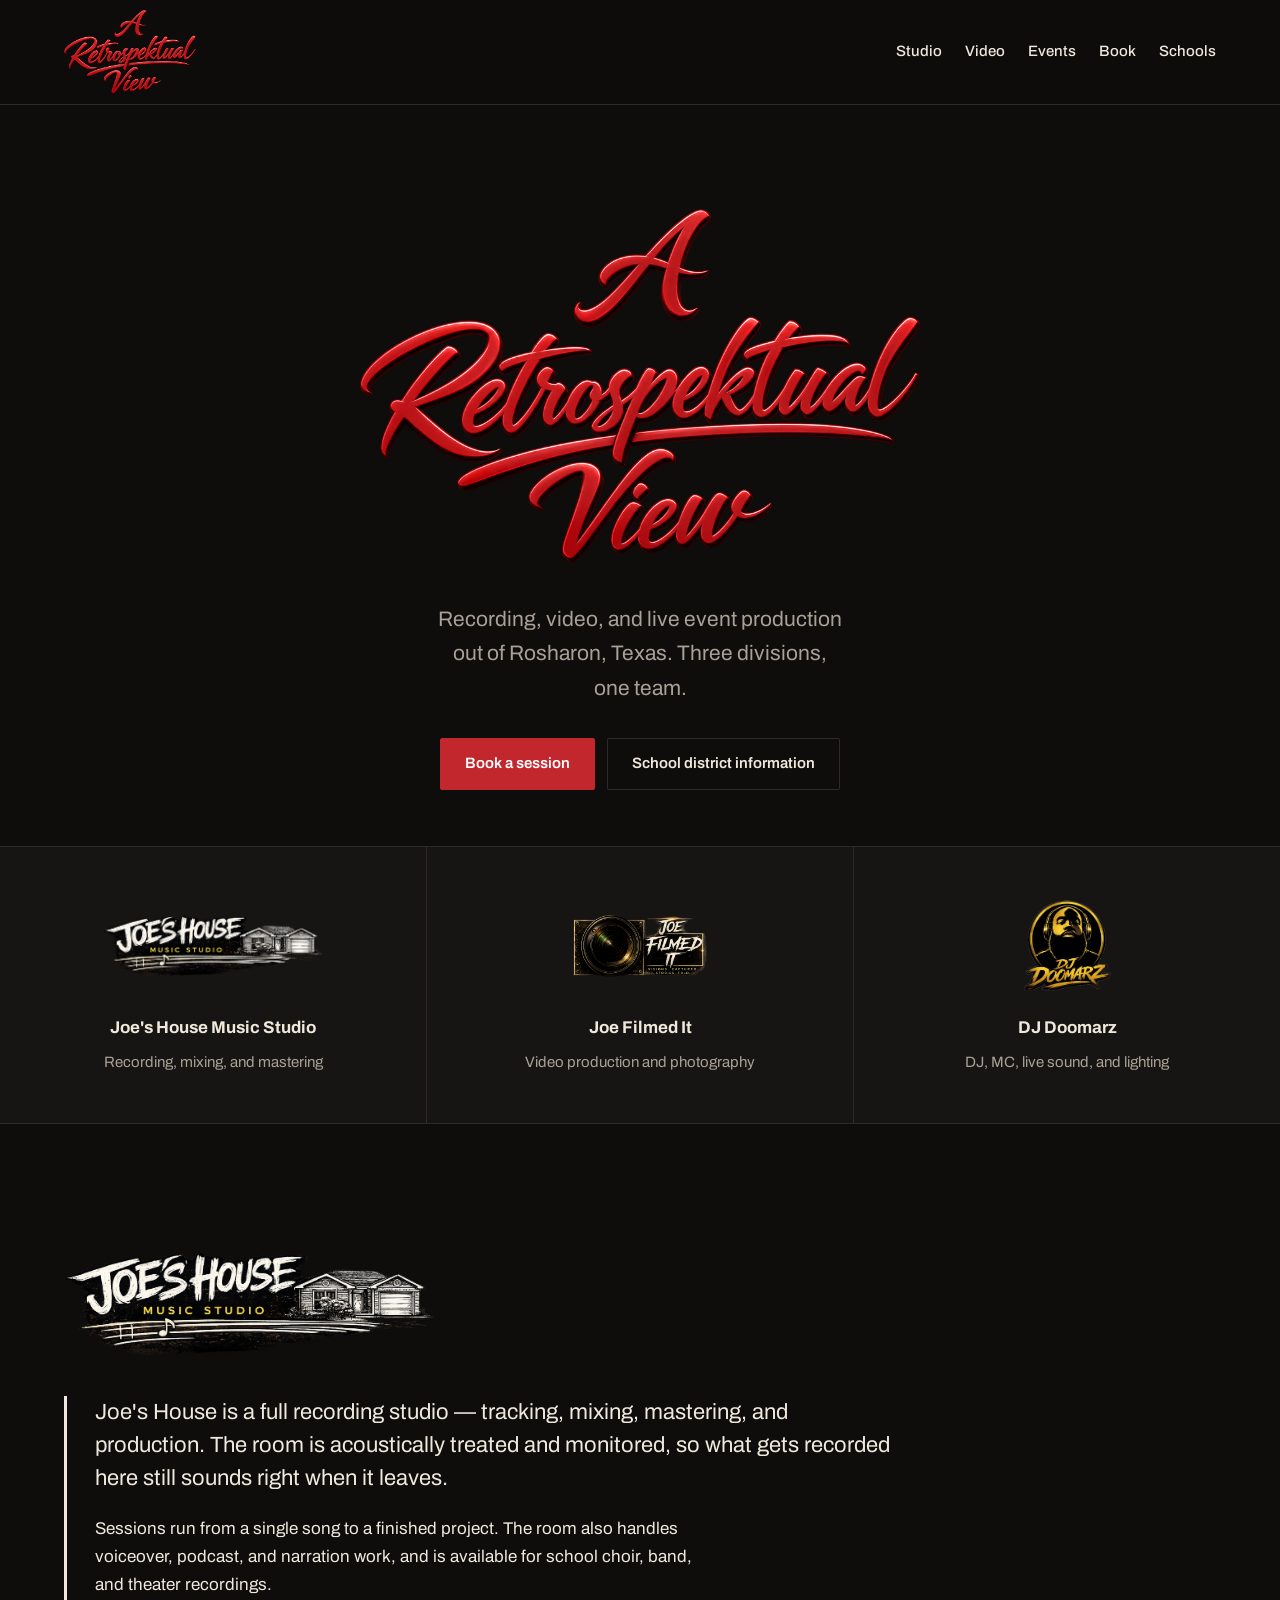
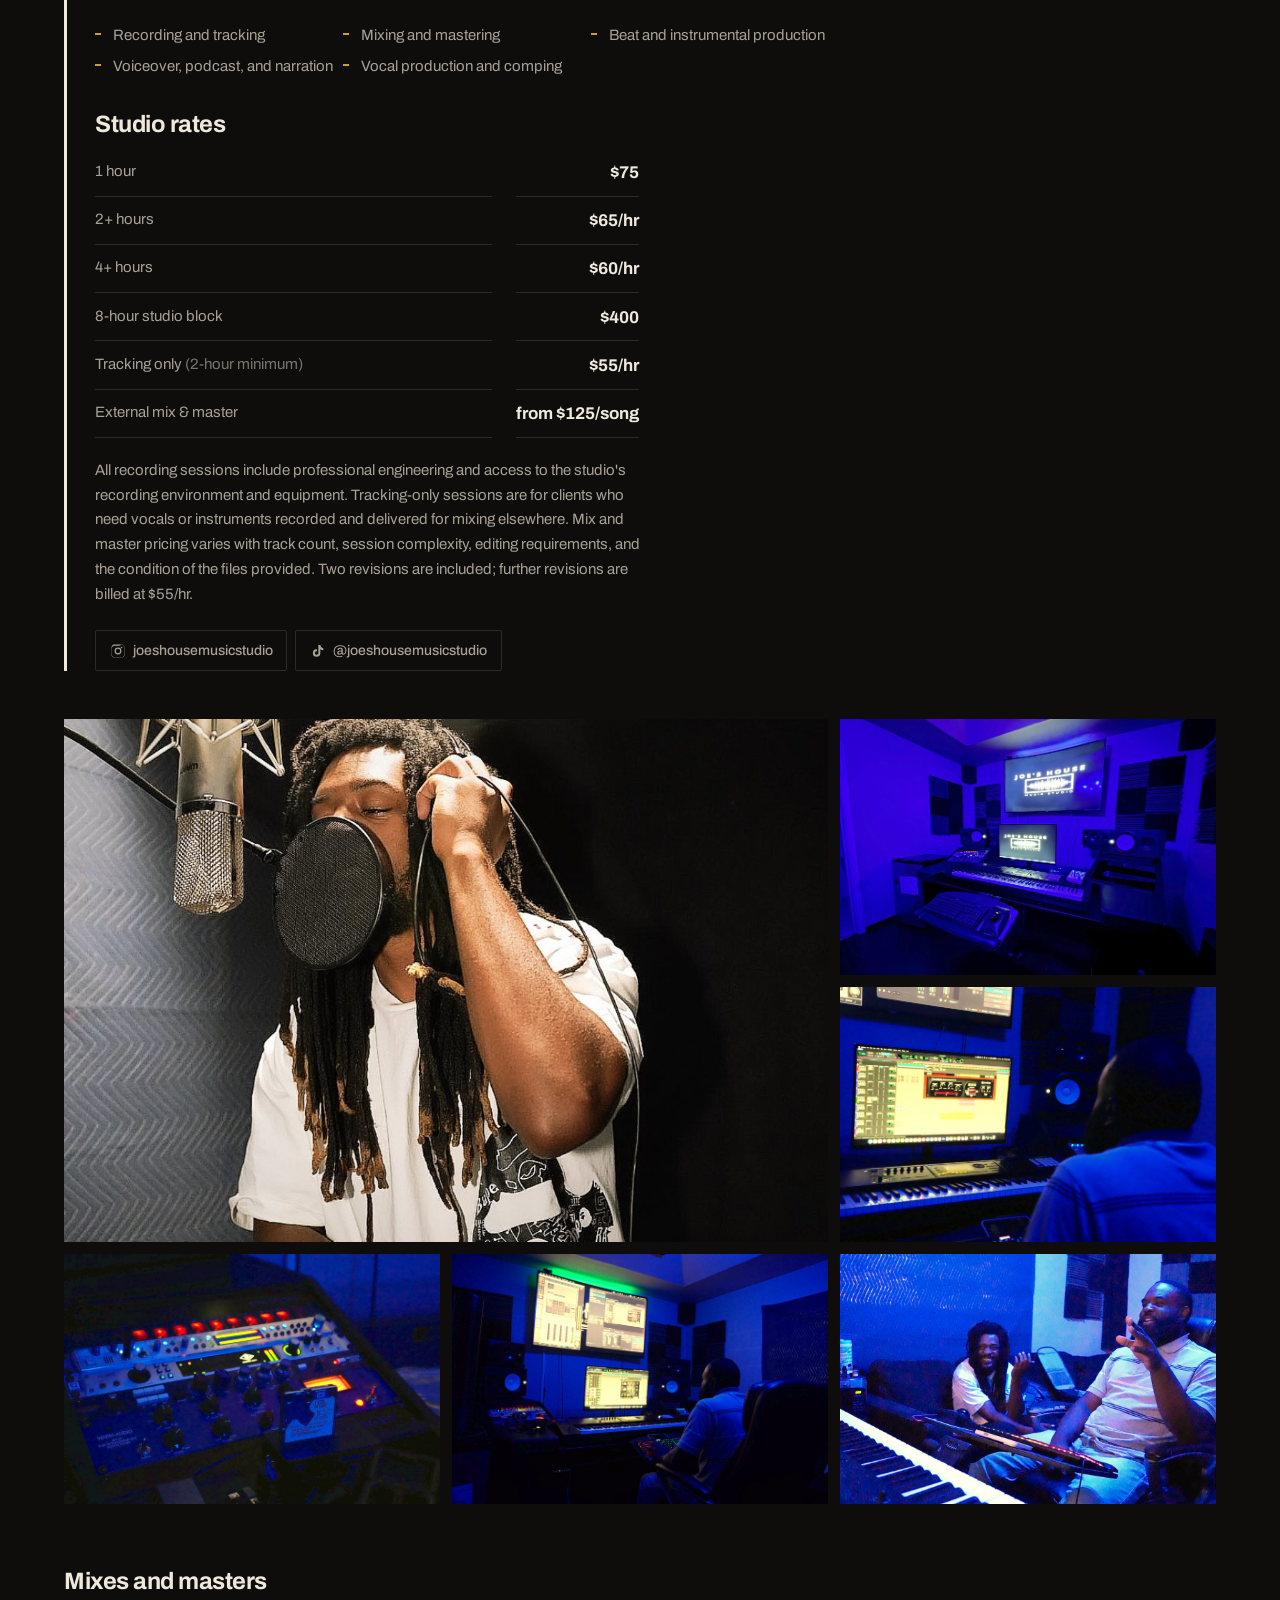
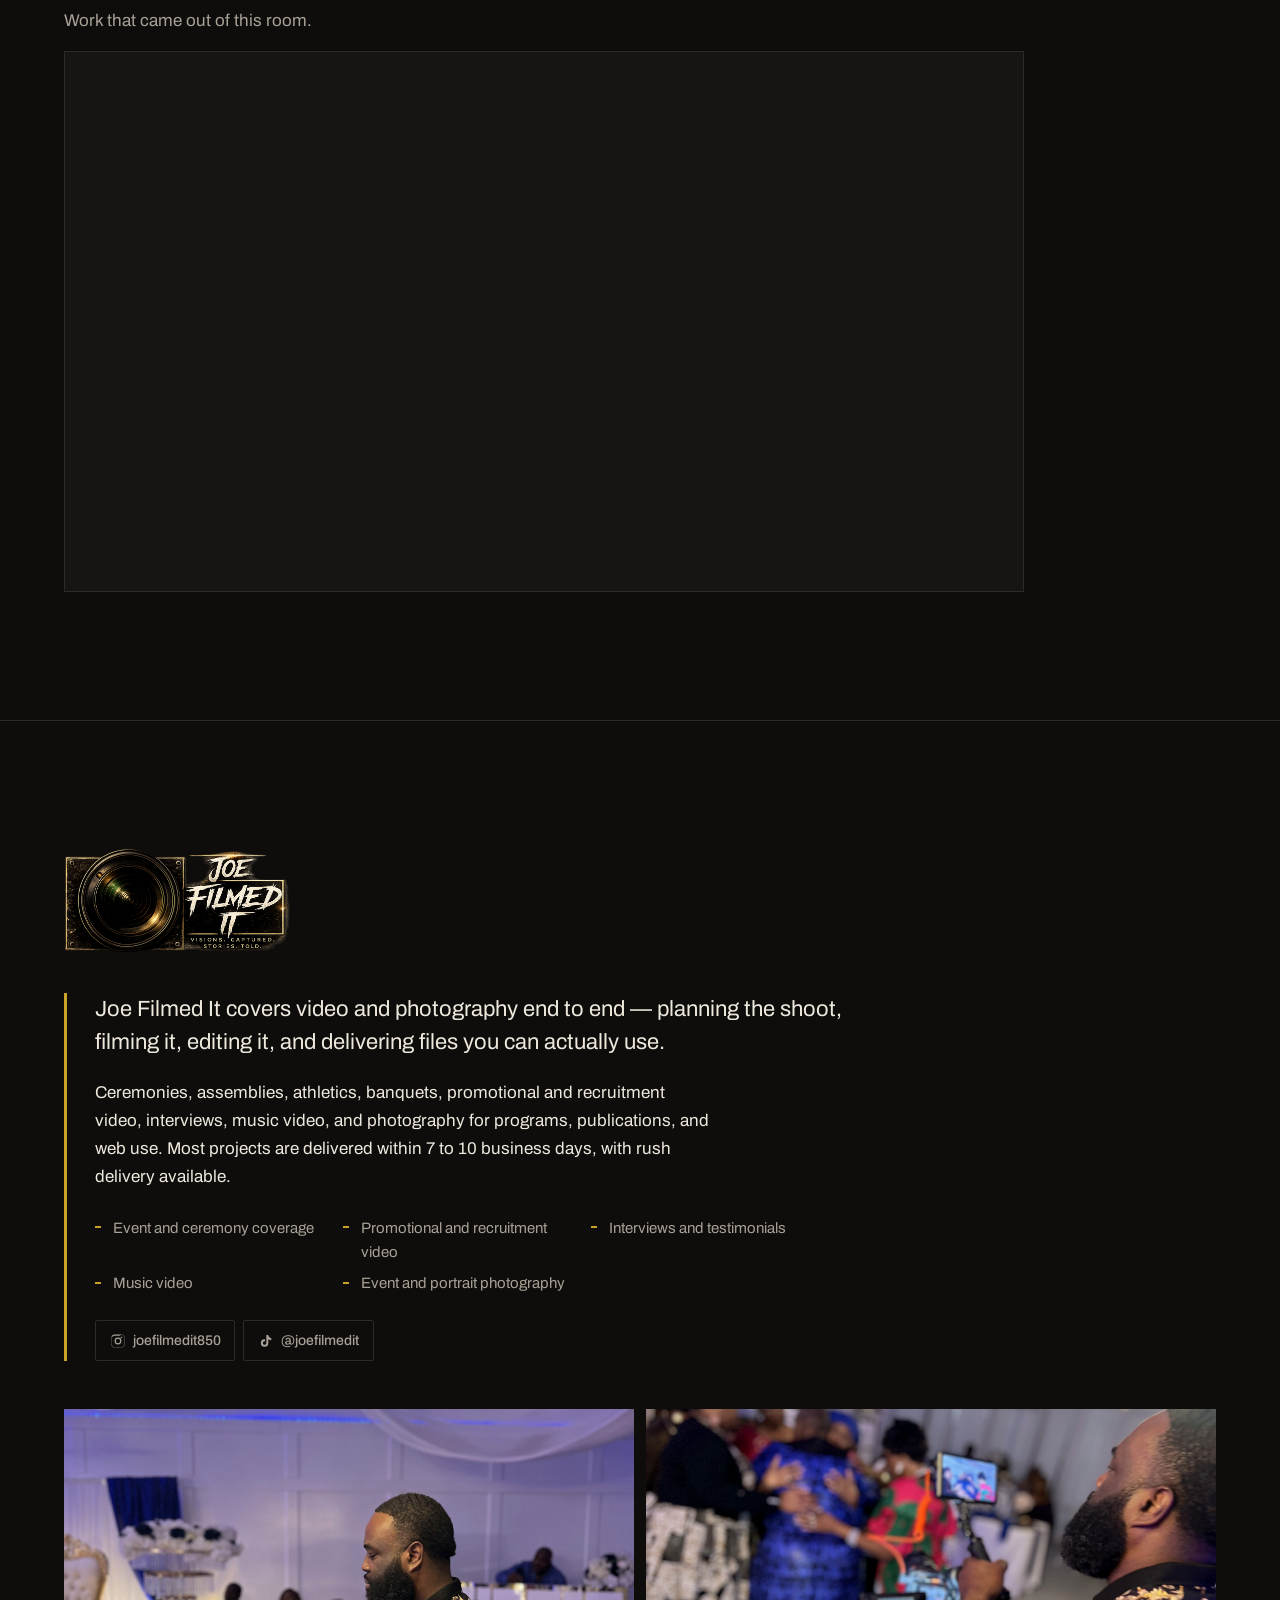
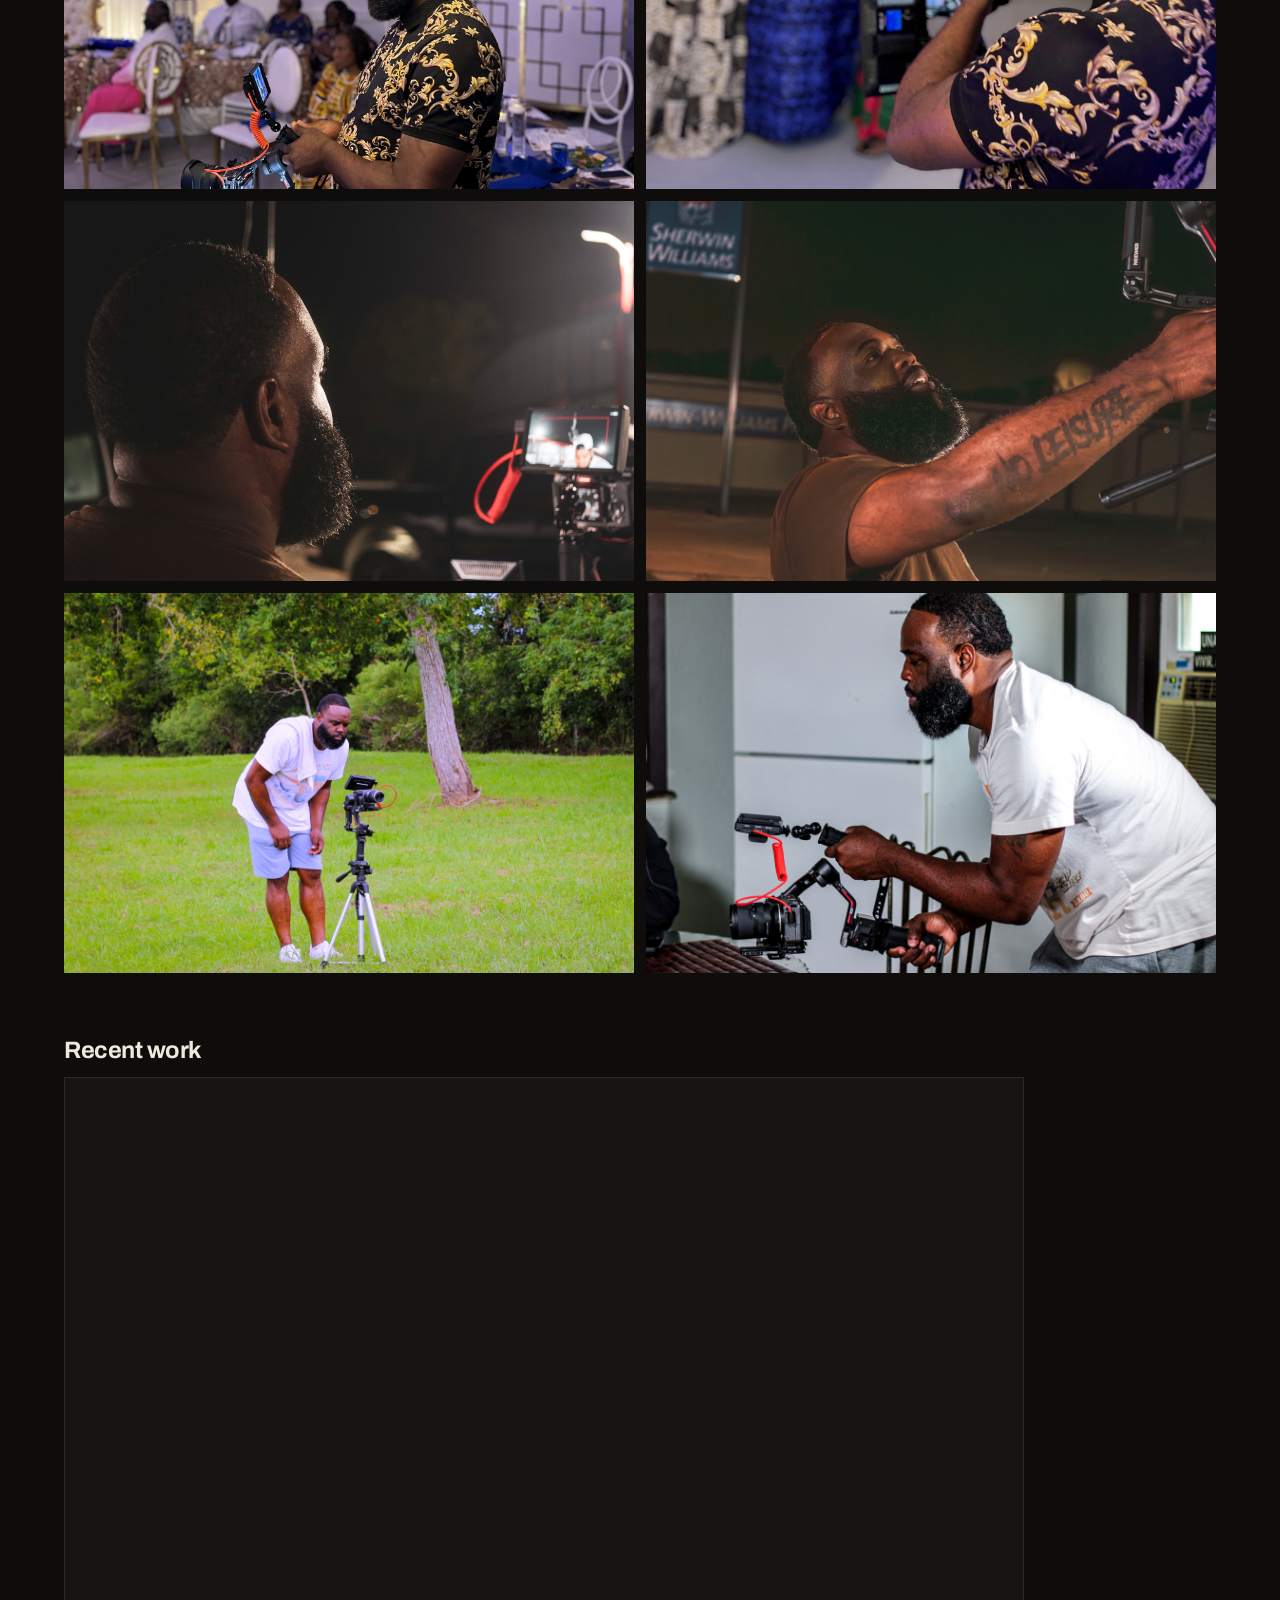
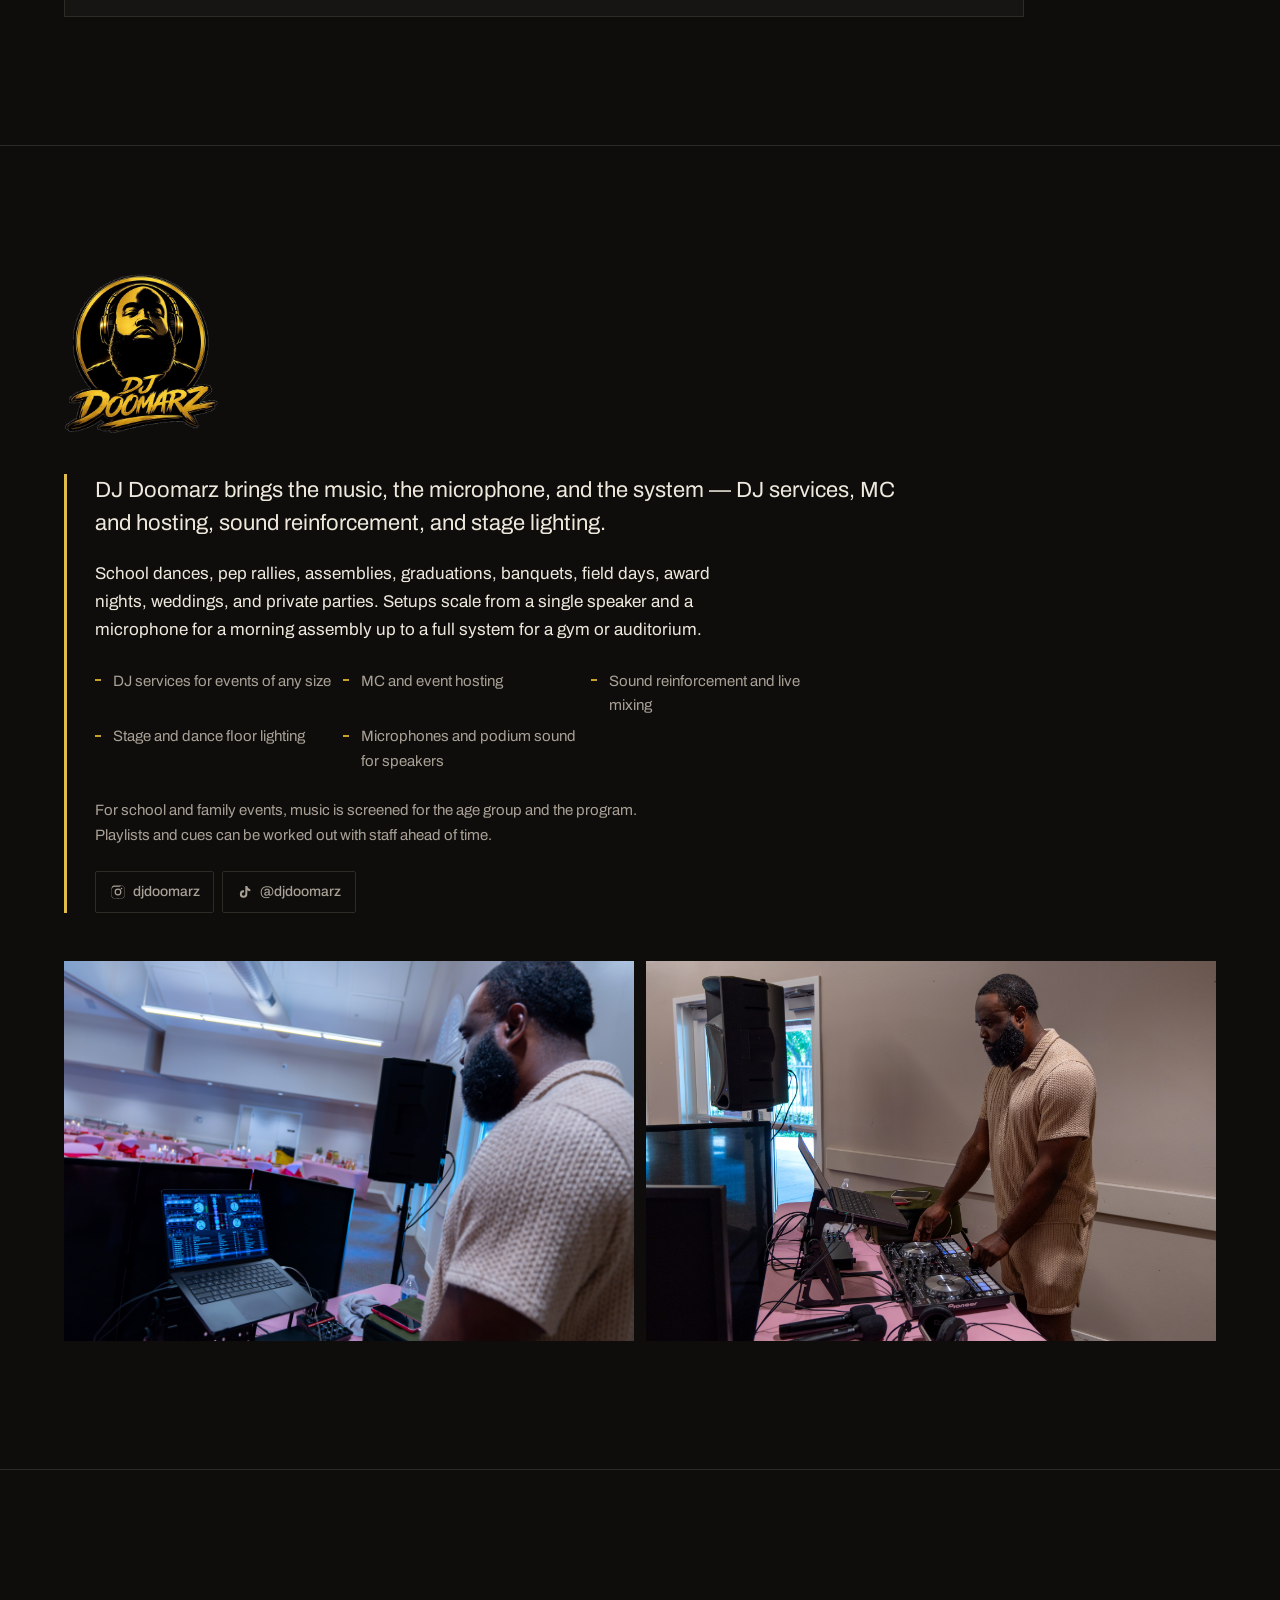
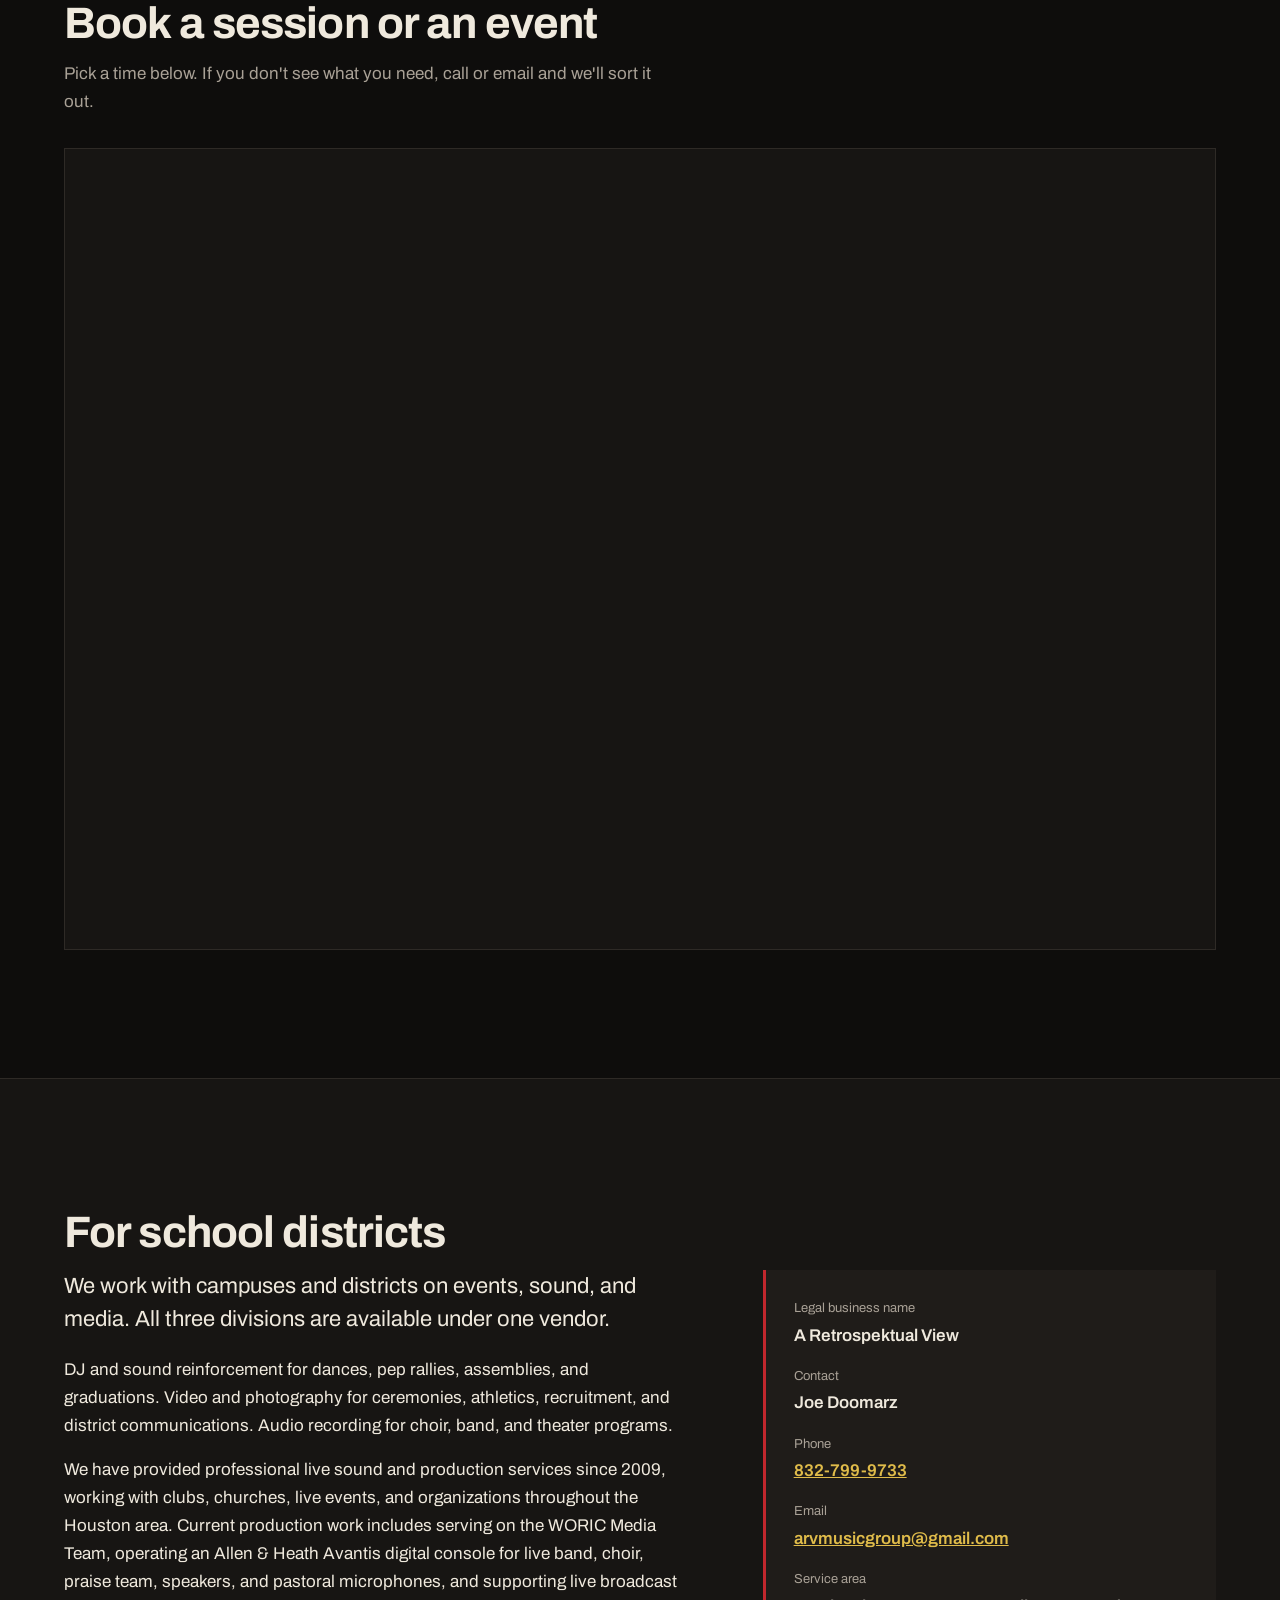
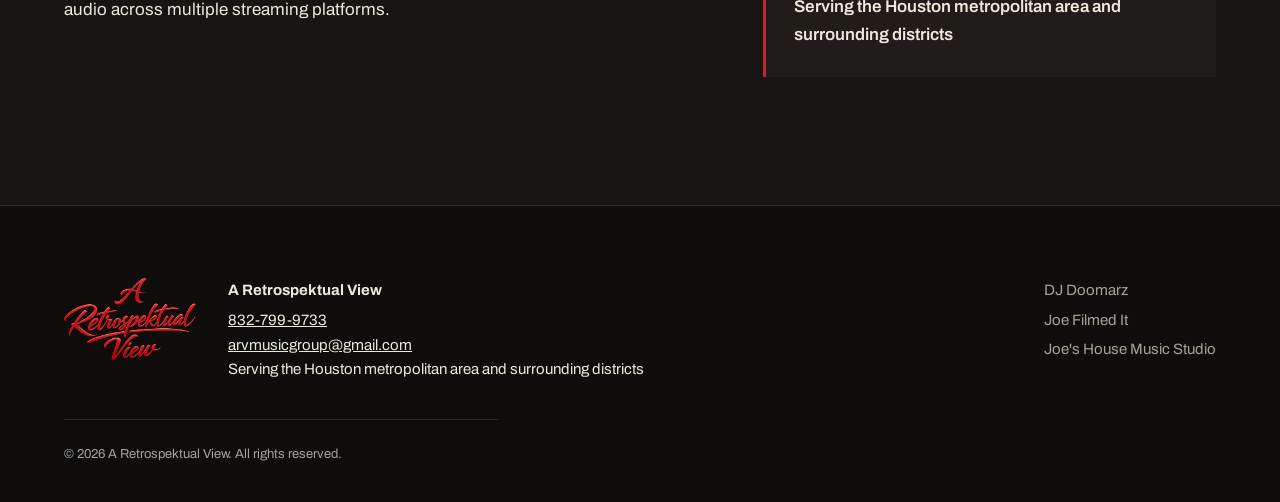
==== commit 91aaafbf: "new site" ====
--- a/index.html
+++ b/index.html
@@ -4,12 +4,12 @@
 <meta charset="utf-8">
 <meta name="viewport" content="width=device-width, initial-scale=1">
 <title>A Retrospektual View — Recording, Video, and Live Event Production</title>
-<meta name="description" content="A Retrospektual View is a Texas audio and visual production company. Recording and mixing at Joe's House Music Studio, video and photography from Joe Filmed It, and DJ, live sound, lighting, and MC services from DJ Doomarz.">
+<meta name="description" content="A Retrospektual View is a Texas event and media production company. DJ, MC, live sound and lighting from DJ Doomarz, video and photography from Joe Filmed It, and recording at Joe's House Music Studio.">
 <link rel="canonical" href="https://aretrospektualview.com/">
 
 <meta property="og:type" content="website">
 <meta property="og:title" content="A Retrospektual View">
-<meta property="og:description" content="Recording, video, and live event production. Three divisions, one team.">
+<meta property="og:description" content="Event DJ, live sound, video, and recording. Three divisions, one team.">
 <meta property="og:image" content="https://aretrospektualview.com/assets/img/arv-logo.png">
 <meta property="og:url" content="https://aretrospektualview.com/">
 
@@ -83,8 +83,8 @@
       </p>
       <p>
         Sessions run from a single song to a finished project. The room also handles
-        voiceover, podcast, and narration work. Bring a rough idea or bring stems for
-        mixing; either way you leave with something finished.
+        voiceover, podcast, and narration work, and is available for school choir, band,
+        and theater recordings.
       </p>
       <ul class="services">
         <li>Recording and tracking</li>
@@ -93,47 +93,54 @@
         <li>Voiceover, podcast, and narration</li>
         <li>Vocal production and comping</li>
       </ul>
-      <p class="note">Joe’s House Music Studio — Studio Rates&nbsp;</p>
-      <p class="note">Recording Sessions&nbsp;</p>
-      <p class="note">- 1 Hour — $75&nbsp;</p>
-      <p class="note">- 2+ Hours — $65/hr&nbsp;</p>
-      <p class="note">- 4+ Hours — $60/hr&nbsp;</p>
-      <p class="note">- 8-Hour Studio Block — $400&nbsp;</p>
-      <p class="note">All recording sessions include professional engineering and access to the studio’s recording environment and equipment.&nbsp;</p>
-      <p class="note">Tracking Only&nbsp;</p>
-      <p class="note">- $55/hr&nbsp;</p>
-      <p class="note">- 2-hour minimum&nbsp;</p>
-      <p class="note">For clients who only need vocals or instruments professionally recorded and delivered for mixing elsewhere.&nbsp;</p>
-      <p class="note">Mixing &amp; Mastering - External Mix &amp; Master — Starting at $125/song&nbsp;</p>
-      <p class="note">Pricing may vary depending on track count, session complexity, editing requirements, and the condition of the files provided.&nbsp;</p>
-      <p class="note">Revisions&nbsp;</p>
-      <p class="note">2 revisions are included with mixing/mastering services.&nbsp;</p>
-      <p class="note">Additional revisions or changes beyond the included revisions are billed at $55/hr.</p>
+      <div class="rates">
+        <h3>Studio rates</h3>
+        <dl class="rate-list">
+          <dt>1 hour</dt><dd>$75</dd>
+          <dt>2+ hours</dt><dd>$65/hr</dd>
+          <dt>4+ hours</dt><dd>$60/hr</dd>
+          <dt>8-hour studio block</dt><dd>$400</dd>
+          <dt>Tracking only <span>(2-hour minimum)</span></dt><dd>$55/hr</dd>
+          <dt>External mix &amp; master</dt><dd>from $125/song</dd>
+        </dl>
+        <p class="note">
+          All recording sessions include professional engineering and access to the
+          studio's recording environment and equipment. Tracking-only sessions are for
+          clients who need vocals or instruments recorded and delivered for mixing
+          elsewhere. Mix and master pricing varies with track count, session complexity,
+          editing requirements, and the condition of the files provided. Two revisions
+          are included; further revisions are billed at $55/hr.
+        </p>
+      </div>
+      <ul class="social">
+        <li><a href="https://instagram.com/joeshousemusicstudio" target="_blank" rel="noopener"><svg viewBox="0 0 24 24" aria-hidden="true"><path d="M12 2.2c3.2 0 3.6 0 4.9.07 1.2.05 1.8.25 2.2.42.6.22 1 .48 1.4.9.4.4.7.8.9 1.4.2.4.4 1 .4 2.2.1 1.3.1 1.7.1 4.9s0 3.6-.1 4.9c0 1.2-.2 1.8-.4 2.2-.2.6-.5 1-.9 1.4-.4.4-.8.7-1.4.9-.4.2-1 .4-2.2.4-1.3.1-1.7.1-4.9.1s-3.6 0-4.9-.1c-1.2 0-1.8-.2-2.2-.4-.6-.2-1-.5-1.4-.9-.4-.4-.7-.8-.9-1.4-.2-.4-.4-1-.4-2.2C2.2 15.6 2.2 15.2 2.2 12s0-3.6.1-4.9c0-1.2.2-1.8.4-2.2.2-.6.5-1 .9-1.4.4-.4.8-.7 1.4-.9.4-.2 1-.4 2.2-.4C8.4 2.2 8.8 2.2 12 2.2zm0 1.8c-3.1 0-3.5 0-4.7.07-1.1.05-1.7.24-2.1.4-.5.2-.9.44-1.3.84-.4.4-.64.8-.84 1.3-.16.4-.35 1-.4 2.1C2.6 8.5 2.6 8.9 2.6 12s0 3.5.07 4.7c.05 1.1.24 1.7.4 2.1.2.5.44.9.84 1.3.4.4.8.64 1.3.84.4.16 1 .35 2.1.4 1.2.07 1.6.07 4.7.07s3.5 0 4.7-.07c1.1-.05 1.7-.24 2.1-.4.5-.2.9-.44 1.3-.84.4-.4.64-.8.84-1.3.16-.4.35-1 .4-2.1.07-1.2.07-1.6.07-4.7s0-3.5-.07-4.7c-.05-1.1-.24-1.7-.4-2.1-.2-.5-.44-.9-.84-1.3-.4-.4-.8-.64-1.3-.84-.4-.16-1-.35-2.1-.4C15.5 4 15.1 4 12 4z"/><path d="M12 6.9a5.1 5.1 0 1 0 0 10.2 5.1 5.1 0 0 0 0-10.2zm0 8.4a3.3 3.3 0 1 1 0-6.6 3.3 3.3 0 0 1 0 6.6z"/><circle cx="17.3" cy="6.7" r="1.2"/></svg><span>joeshousemusicstudio</span></a></li>
+        <li><a href="https://tiktok.com/@joeshousemusicstudio" target="_blank" rel="noopener"><svg viewBox="0 0 24 24" aria-hidden="true"><path d="M16.6 5.8a4.8 4.8 0 0 1-1.1-2.8h-3v12.1a2.6 2.6 0 1 1-2-2.5V9.5a5.6 5.6 0 1 0 5 5.6V9.4a7.7 7.7 0 0 0 4.5 1.4V7.8a4.6 4.6 0 0 1-3.4-2z"/></svg><span>@joeshousemusicstudio</span></a></li>
+      </ul>
     </div>
 
     <div class="gallery">
       <figure class="gallery__item gallery__item--wide">
-        <img src="/assets/img/vocal-booth.jpg" alt="Vocalist tracking at the microphone in the booth"
+        <img src="/assets/img/vocal-booth.jpg" alt="Vocalist tracking at the microphone"
              width="1068" height="736" loading="lazy">
       </figure>
       <figure class="gallery__item">
-        <img src="/assets/img/studio-wide.jpg" alt="The control room, monitors and desk"
+        <img src="/assets/img/studio-room.jpg" alt="The control room at Joe's House Music Studio"
+             width="1600" height="1200" loading="lazy">
+      </figure>
+      <figure class="gallery__item">
+        <img src="/assets/img/mixing-daw.jpg" alt="Mixing in progress"
              width="1600" height="1069" loading="lazy">
       </figure>
       <figure class="gallery__item">
-        <img src="/assets/img/mixing-daw.jpg" alt="Mixing in progress at the console"
+        <img src="/assets/img/gear-rack.jpg" alt="Outboard preamp and compressor rack"
              width="1600" height="1069" loading="lazy">
       </figure>
       <figure class="gallery__item">
-        <img src="/assets/img/session-laughing.jpg" alt="A writing session in the studio"
-             width="1069" height="1600" loading="lazy">
-      </figure>
-      <figure class="gallery__item">
-        <img src="/assets/img/desk-monitors.jpg" alt="Studio monitors and keyboard at the desk"
+        <img src="/assets/img/studio-wide.jpg" alt="Monitors and desk in the control room"
              width="1600" height="1069" loading="lazy">
       </figure>
       <figure class="gallery__item">
-        <img src="/assets/img/session-collab.jpg" alt="Working through an arrangement in the studio"
+        <img src="/assets/img/session-collab.jpg" alt="A writing session in the studio"
              width="1069" height="1600" loading="lazy">
       </figure>
     </div>
@@ -141,15 +148,16 @@
     <div class="embed-block">
       <h3>Mixes and masters</h3>
       <p>Work that came out of this room.</p>
-      <iframe src="https://embed.music.apple.com/us/playlist/mixed-by-joes-house-music-studio/pl.u-qxyl0JXu35aoEg"
-        title="Mixes and masters from Joe's House Music Studio"
-        height="450" loading="lazy"
-        allow="autoplay *; encrypted-media *;"
-        sandbox="allow-forms allow-popups allow-same-origin allow-scripts allow-storage-access-by-user-activation"></iframe>
+      <div class="embed embed--video">
+        <iframe
+          src="https://embed.music.apple.com/us/playlist/mixed-by-joes-house-music-studio/pl.u-qxyl0JXu35aoEg"
+          title="Mixes and masters from Joe's House Music Studio"
+          height="450" loading="lazy"
+          allow="autoplay *; encrypted-media *;"
+          sandbox="allow-forms allow-popups allow-same-origin allow-scripts allow-storage-access-by-user-activation"></iframe>
       </div>
     </div>
   </section>
-
   <!-- ============ JOE FILMED IT ============ -->
   <section class="division division--film" id="film">
     <div class="division__head">
@@ -163,8 +171,9 @@
         filming it, editing it, and delivering files you can actually use.
       </p>
       <p>
-        Event coverage, promotional video, interviews, music video, and photography for
-        programs, publications, and web use. Most projects are delivered within 7 to 10 business days, with rush delivery available.
+        Ceremonies, assemblies, athletics, banquets, promotional and recruitment video,
+        interviews, music video, and photography for programs, publications, and web use.
+        Most projects are delivered within 7 to 10 business days, with rush delivery available.
       </p>
       <ul class="services">
         <li>Event and ceremony coverage</li>
@@ -173,13 +182,44 @@
         <li>Music video</li>
         <li>Event and portrait photography</li>
       </ul>
+      <ul class="social">
+        <li><a href="https://instagram.com/joefilmedit850" target="_blank" rel="noopener"><svg viewBox="0 0 24 24" aria-hidden="true"><path d="M12 2.2c3.2 0 3.6 0 4.9.07 1.2.05 1.8.25 2.2.42.6.22 1 .48 1.4.9.4.4.7.8.9 1.4.2.4.4 1 .4 2.2.1 1.3.1 1.7.1 4.9s0 3.6-.1 4.9c0 1.2-.2 1.8-.4 2.2-.2.6-.5 1-.9 1.4-.4.4-.8.7-1.4.9-.4.2-1 .4-2.2.4-1.3.1-1.7.1-4.9.1s-3.6 0-4.9-.1c-1.2 0-1.8-.2-2.2-.4-.6-.2-1-.5-1.4-.9-.4-.4-.7-.8-.9-1.4-.2-.4-.4-1-.4-2.2C2.2 15.6 2.2 15.2 2.2 12s0-3.6.1-4.9c0-1.2.2-1.8.4-2.2.2-.6.5-1 .9-1.4.4-.4.8-.7 1.4-.9.4-.2 1-.4 2.2-.4C8.4 2.2 8.8 2.2 12 2.2zm0 1.8c-3.1 0-3.5 0-4.7.07-1.1.05-1.7.24-2.1.4-.5.2-.9.44-1.3.84-.4.4-.64.8-.84 1.3-.16.4-.35 1-.4 2.1C2.6 8.5 2.6 8.9 2.6 12s0 3.5.07 4.7c.05 1.1.24 1.7.4 2.1.2.5.44.9.84 1.3.4.4.8.64 1.3.84.4.16 1 .35 2.1.4 1.2.07 1.6.07 4.7.07s3.5 0 4.7-.07c1.1-.05 1.7-.24 2.1-.4.5-.2.9-.44 1.3-.84.4-.4.64-.8.84-1.3.16-.4.35-1 .4-2.1.07-1.2.07-1.6.07-4.7s0-3.5-.07-4.7c-.05-1.1-.24-1.7-.4-2.1-.2-.5-.44-.9-.84-1.3-.4-.4-.8-.64-1.3-.84-.4-.16-1-.35-2.1-.4C15.5 4 15.1 4 12 4z"/><path d="M12 6.9a5.1 5.1 0 1 0 0 10.2 5.1 5.1 0 0 0 0-10.2zm0 8.4a3.3 3.3 0 1 1 0-6.6 3.3 3.3 0 0 1 0 6.6z"/><circle cx="17.3" cy="6.7" r="1.2"/></svg><span>joefilmedit850</span></a></li>
+        <li><a href="https://tiktok.com/@joefilmedit" target="_blank" rel="noopener"><svg viewBox="0 0 24 24" aria-hidden="true"><path d="M16.6 5.8a4.8 4.8 0 0 1-1.1-2.8h-3v12.1a2.6 2.6 0 1 1-2-2.5V9.5a5.6 5.6 0 1 0 5 5.6V9.4a7.7 7.7 0 0 0 4.5 1.4V7.8a4.6 4.6 0 0 1-3.4-2z"/></svg><span>@joefilmedit</span></a></li>
+      </ul>
+    </div>
+
+    <div class="gallery gallery--pair">
+      <figure class="gallery__item">
+        <img src="/assets/img/film-event.jpg" alt="Filming a banquet reception"
+             width="1800" height="2400" loading="lazy">
+      </figure>
+      <figure class="gallery__item">
+        <img src="/assets/img/film-event-2.jpg" alt="Covering guests during an event"
+             width="1800" height="2400" loading="lazy">
+      </figure>
+      <figure class="gallery__item">
+        <img src="/assets/img/film-night.jpg" alt="Monitoring a shot on location at night"
+             width="2400" height="1350" loading="lazy">
+      </figure>
+      <figure class="gallery__item">
+        <img src="/assets/img/film-rig.jpg" alt="Setting up the camera rig on location"
+             width="1350" height="2400" loading="lazy">
+      </figure>
+      <figure class="gallery__item">
+        <img src="/assets/img/film-outdoor.jpg" alt="Setting up a shot on location outdoors"
+             width="2400" height="1600" loading="lazy">
+      </figure>
+      <figure class="gallery__item">
+        <img src="/assets/img/film-gimbal.jpg" alt="Operating the gimbal during a shoot"
+             width="2400" height="1928" loading="lazy">
+      </figure>
     </div>
 
     <div class="embed-block">
       <h3>Recent work</h3>
       <div class="embed embed--video">
         <iframe
-          src="https://youtube.com/playlist?list=PL89RYUy2qFaOT7QnmmxC8AeHsV9WGjk8S&si=2cPXkiAtNGp2HinE"
+          src="https://www.youtube-nocookie.com/embed/videoseries?list=PL89RYUy2qFaOT7QnmmxC8AeHsV9WGjk8S"
           title="Video work by Joe Filmed It"
           loading="lazy" allowfullscreen
           allow="accelerometer; clipboard-write; encrypted-media; gyroscope; picture-in-picture"></iframe>
@@ -200,10 +240,9 @@
         MC and hosting, sound reinforcement, and stage lighting.
       </p>
       <p>
-        That covers school dances, pep rallies, assemblies, graduations, banquets, field
-        days, award nights, weddings, and private parties. Setups scale from a single
-        speaker and a microphone for a morning assembly to a full system for a gym or
-        auditorium.
+        School dances, pep rallies, assemblies, graduations, banquets, field days, award
+        nights, weddings, and private parties. Setups scale from a single speaker and a
+        microphone for a morning assembly up to a full system for a gym or auditorium.
       </p>
       <ul class="services">
         <li>DJ services for events of any size</li>
@@ -216,11 +255,26 @@
         For school and family events, music is screened for the age group and the
         program. Playlists and cues can be worked out with staff ahead of time.
       </p>
-    </div>
-  </section>
+      <ul class="social">
+        <li><a href="https://instagram.com/djdoomarz" target="_blank" rel="noopener"><svg viewBox="0 0 24 24" aria-hidden="true"><path d="M12 2.2c3.2 0 3.6 0 4.9.07 1.2.05 1.8.25 2.2.42.6.22 1 .48 1.4.9.4.4.7.8.9 1.4.2.4.4 1 .4 2.2.1 1.3.1 1.7.1 4.9s0 3.6-.1 4.9c0 1.2-.2 1.8-.4 2.2-.2.6-.5 1-.9 1.4-.4.4-.8.7-1.4.9-.4.2-1 .4-2.2.4-1.3.1-1.7.1-4.9.1s-3.6 0-4.9-.1c-1.2 0-1.8-.2-2.2-.4-.6-.2-1-.5-1.4-.9-.4-.4-.7-.8-.9-1.4-.2-.4-.4-1-.4-2.2C2.2 15.6 2.2 15.2 2.2 12s0-3.6.1-4.9c0-1.2.2-1.8.4-2.2.2-.6.5-1 .9-1.4.4-.4.8-.7 1.4-.9.4-.2 1-.4 2.2-.4C8.4 2.2 8.8 2.2 12 2.2zm0 1.8c-3.1 0-3.5 0-4.7.07-1.1.05-1.7.24-2.1.4-.5.2-.9.44-1.3.84-.4.4-.64.8-.84 1.3-.16.4-.35 1-.4 2.1C2.6 8.5 2.6 8.9 2.6 12s0 3.5.07 4.7c.05 1.1.24 1.7.4 2.1.2.5.44.9.84 1.3.4.4.8.64 1.3.84.4.16 1 .35 2.1.4 1.2.07 1.6.07 4.7.07s3.5 0 4.7-.07c1.1-.05 1.7-.24 2.1-.4.5-.2.9-.44 1.3-.84.4-.4.64-.8.84-1.3.16-.4.35-1 .4-2.1.07-1.2.07-1.6.07-4.7s0-3.5-.07-4.7c-.05-1.1-.24-1.7-.4-2.1-.2-.5-.44-.9-.84-1.3-.4-.4-.8-.64-1.3-.84-.4-.16-1-.35-2.1-.4C15.5 4 15.1 4 12 4z"/><path d="M12 6.9a5.1 5.1 0 1 0 0 10.2 5.1 5.1 0 0 0 0-10.2zm0 8.4a3.3 3.3 0 1 1 0-6.6 3.3 3.3 0 0 1 0 6.6z"/><circle cx="17.3" cy="6.7" r="1.2"/></svg><span>djdoomarz</span></a></li>
+        <li><a href="https://tiktok.com/@djdoomarz" target="_blank" rel="noopener"><svg viewBox="0 0 24 24" aria-hidden="true"><path d="M16.6 5.8a4.8 4.8 0 0 1-1.1-2.8h-3v12.1a2.6 2.6 0 1 1-2-2.5V9.5a5.6 5.6 0 1 0 5 5.6V9.4a7.7 7.7 0 0 0 4.5 1.4V7.8a4.6 4.6 0 0 1-3.4-2z"/></svg><span>@djdoomarz</span></a></li>
+      </ul>
+    </div>
+
+    <div class="gallery gallery--pair">
+      <figure class="gallery__item">
+        <img src="/assets/img/dj-booth.jpg" alt="DJ booth set up at a banquet, room laid out behind"
+             width="2400" height="1600" loading="lazy">
+      </figure>
+      <figure class="gallery__item">
+        <img src="/assets/img/dj-setup.jpg" alt="Controller, speaker, and microphone set up for an event"
+             width="2400" height="1349" loading="lazy">
+      </figure>
+    </div>
+  </section>
+
 
   <!-- ============ BOOKING ============ -->
-  <  <!-- ============ BOOKING ============ -->
   <section class="booking" id="book">
     <h2>Book a session or an event</h2>
     <p class="booking__intro">
@@ -233,36 +287,37 @@
         loading="lazy"></iframe>
     </div>
     <noscript>
-      <p>Booking requires JavaScript. Call PLACEHOLDER_PHONE or email PLACEHOLDER_EMAIL instead.</p>
+      <p>Booking requires JavaScript. Call 832-799-9733 or email arvmusicgroup@gmail.com instead.</p>
     </noscript>
   </section>
+
   <!-- ============ SCHOOLS / VENDOR ============ -->
   <section class="schools" id="schools">
     <h2>For school districts</h2>
     <div class="schools__grid">
       <div>
         <p class="lede">
-          We work with campuses and districts on events, media, and sound. All three
+          We work with campuses and districts on events, sound, and media. All three
           divisions are available under one vendor.
         </p>
         <p>
-          Typical work includes DJ and sound for dances, pep rallies, assemblies, and
-          graduations; photography and video for ceremonies, athletics, and recruitment;
-          and audio recording for choir, band, and theater programs.
+          DJ and sound reinforcement for dances, pep rallies, assemblies, and graduations.
+          Video and photography for ceremonies, athletics, recruitment, and district
+          communications. Audio recording for choir, band, and theater programs.
         </p>
-        <p>PLACEHOLDER_EXPERIENCE</p>
+        <p>We have provided professional live sound and production services since 2009, working with clubs, churches, live events, and organizations throughout the Houston area. Current production work includes serving on the WORIC Media Team, operating an Allen &amp; Heath Avantis digital console for live band, choir, praise team, speakers, and pastoral microphones, and supporting live broadcast audio across multiple streaming platforms.</p>
       </div>
       <dl class="vendor-facts">
         <dt>Legal business name</dt>
-        <dd>A Retrospektual View&nbsp;</dd>
+        <dd>A Retrospektual View</dd>
         <dt>Contact</dt>
-        <dd>Joe Doomarz&nbsp;&nbsp;</dd>
+        <dd>Joe Doomarz</dd>
         <dt>Phone</dt>
-        <dd><a href="tel:PLACEHOLDER_PHONE_DIGITS">832-799-9733</a></dd>
+        <dd><a href="tel:+18327999733">832-799-9733</a></dd>
         <dt>Email</dt>
-        <dd><a href="mailto:PLACEHOLDER_EMAIL">arvmusicgroup@gmail.com</a></dd>
+        <dd><a href="mailto:arvmusicgroup@gmail.com">arvmusicgroup@gmail.com</a></dd>
         <dt>Service area</dt>
-        <dd>Serving Houston Metropolitan and Surrounding Areas&nbsp;&nbsp;</dd>
+        <dd>Serving the Houston metropolitan area and surrounding districts</dd>
       </dl>
     </div>
   </section>
@@ -276,18 +331,19 @@
   <div class="site-foot__contact">
     <p class="site-foot__name">A Retrospektual View</p>
     <p>
-      <a href="tel:PLACEHOLDER_PHONE_DIGITS">832-799-9733</a><br>
-      <a href="mailto:PLACEHOLDER_EMAIL">ARVMUSICGROUP@GMAIL.COM</a><br>
-      Serving Houston Metropolitan and Surrounding Areas 
+      <a href="tel:+18327999733">832-799-9733</a><br>
+      <a href="mailto:arvmusicgroup@gmail.com">arvmusicgroup@gmail.com</a><br>
+      Serving the Houston metropolitan area and surrounding districts
     </p>
   </div>
   <div class="site-foot__divisions">
+    <p>DJ Doomarz</p>
+    <p>Joe Filmed It</p>
     <p>Joe's House Music Studio</p>
-    <p>Joe Filmed It</p>
-    <p>DJ Doomarz</p>
   </div>
   <p class="site-foot__legal">
-  &copy; <span id="year">2026</span> A Retrospektual View&nbsp;  All rights reserved.</p>
+    &copy; <span id="year">2026</span> A Retrospektual View. All rights reserved.
+  </p>
 </footer>
 
 <script src="https://embed.acuityscheduling.com/js/embed.js"></script>
--- a/css/style.css
+++ b/css/style.css
@@ -282,3 +282,43 @@
   border-top: 1px solid var(--rule);
   color: var(--cream-dim); font-size: .8125rem;
 }
+
+/* two-up gallery (DJ section) */
+.gallery--pair { grid-template-columns: repeat(auto-fit, minmax(280px, 1fr)); }
+@media (min-width: 900px) {
+  .gallery--pair { grid-template-columns: repeat(2, 1fr); }
+  .gallery--pair .gallery__item img { aspect-ratio: 3 / 2; }
+}
+
+/* studio rates */
+.rates { margin-top: 2rem; }
+.rate-list {
+  margin: 0 0 1.25rem; padding: 0;
+  display: grid; grid-template-columns: 1fr auto;
+  gap: .1rem 1.5rem; max-width: 34rem;
+}
+.rate-list dt {
+  padding: .55rem 0; border-bottom: 1px solid var(--rule);
+  color: var(--cream-dim); font-size: .9375rem;
+}
+.rate-list dt span { opacity: .7; }
+.rate-list dd {
+  margin: 0; padding: .55rem 0; border-bottom: 1px solid var(--rule);
+  text-align: right; font-weight: 700; font-variant-numeric: tabular-nums;
+}
+
+/* division social links */
+.social {
+  display: flex; flex-wrap: wrap; gap: .5rem;
+  margin: 1.5rem 0 0; padding: 0; list-style: none;
+}
+.social a {
+  display: inline-flex; align-items: center; gap: .45rem;
+  padding: .5rem .85rem;
+  border: 1px solid var(--rule); border-radius: 2px;
+  color: var(--cream-dim); text-decoration: none;
+  font-size: .875rem; font-weight: 500;
+  transition: border-color .15s, color .15s;
+}
+.social a:hover { border-color: var(--gold); color: var(--gold-soft); }
+.social svg { width: 16px; height: 16px; fill: currentColor; flex: none; }
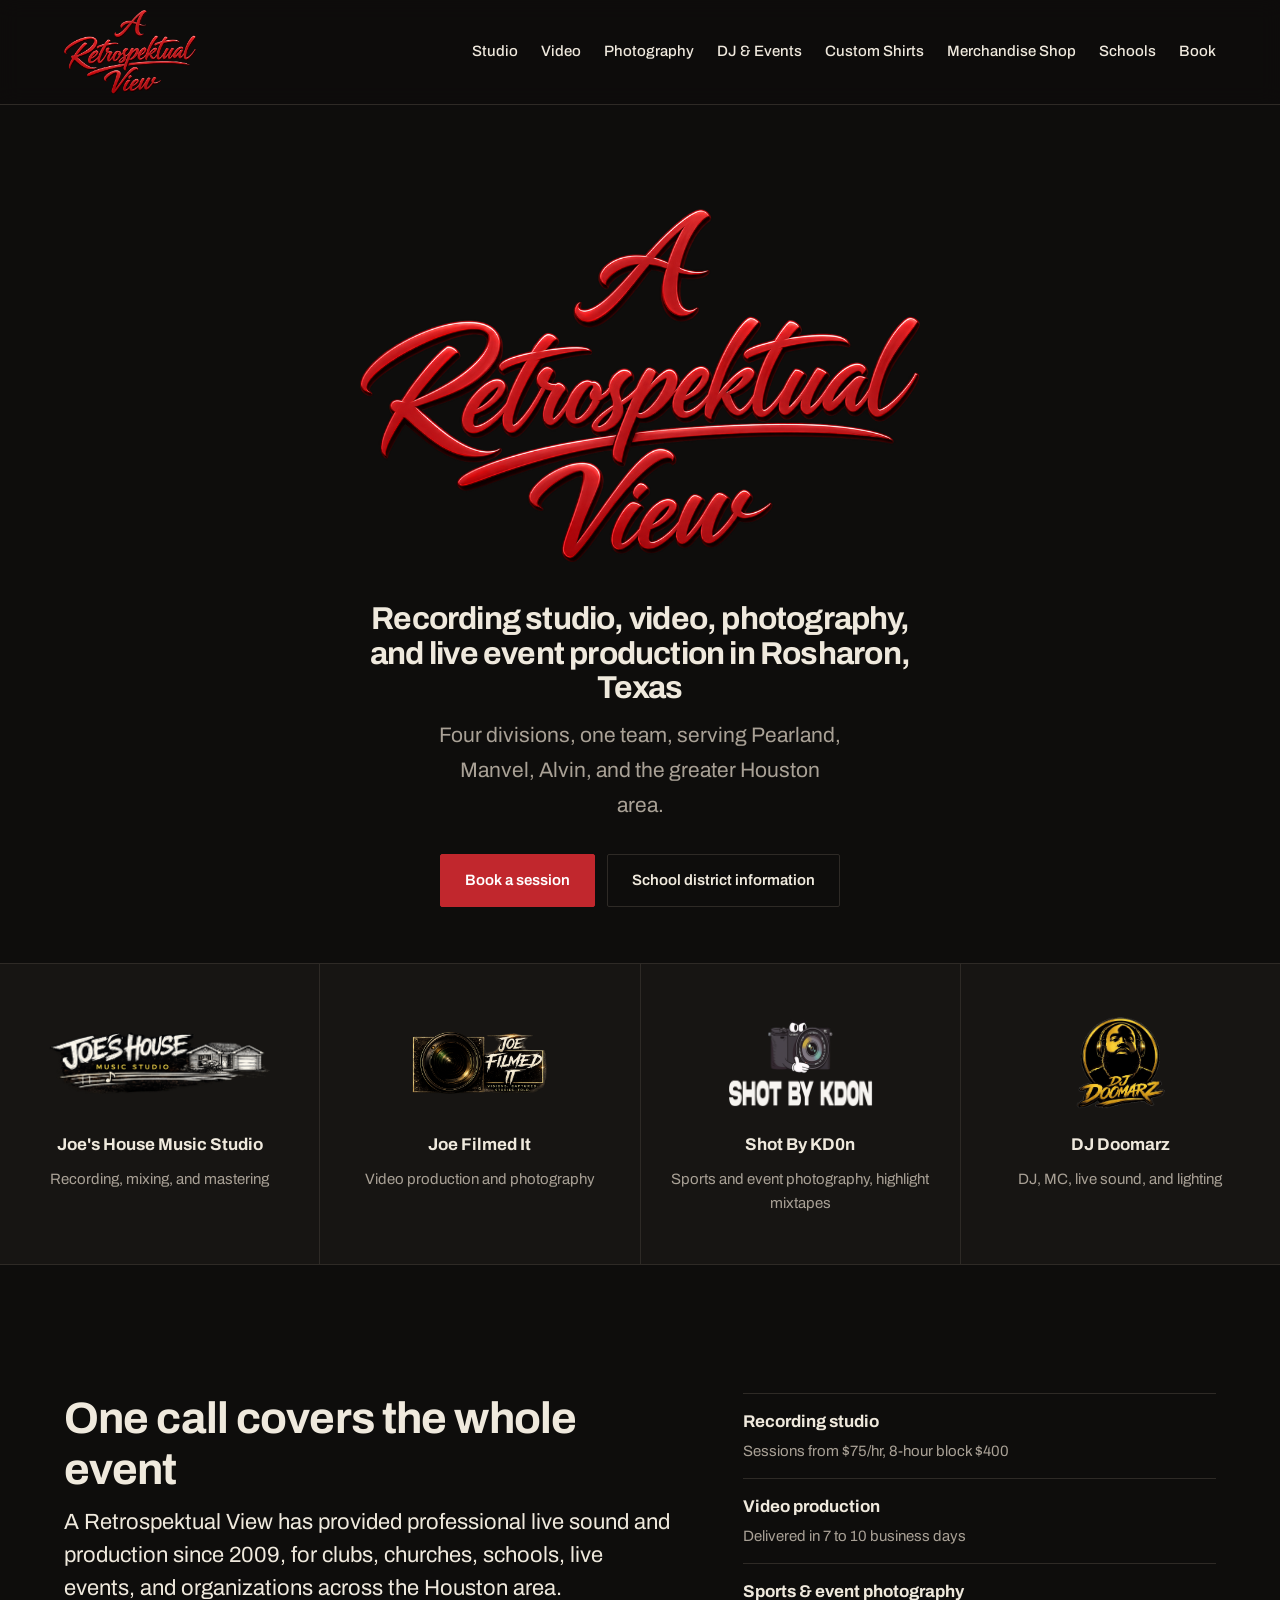
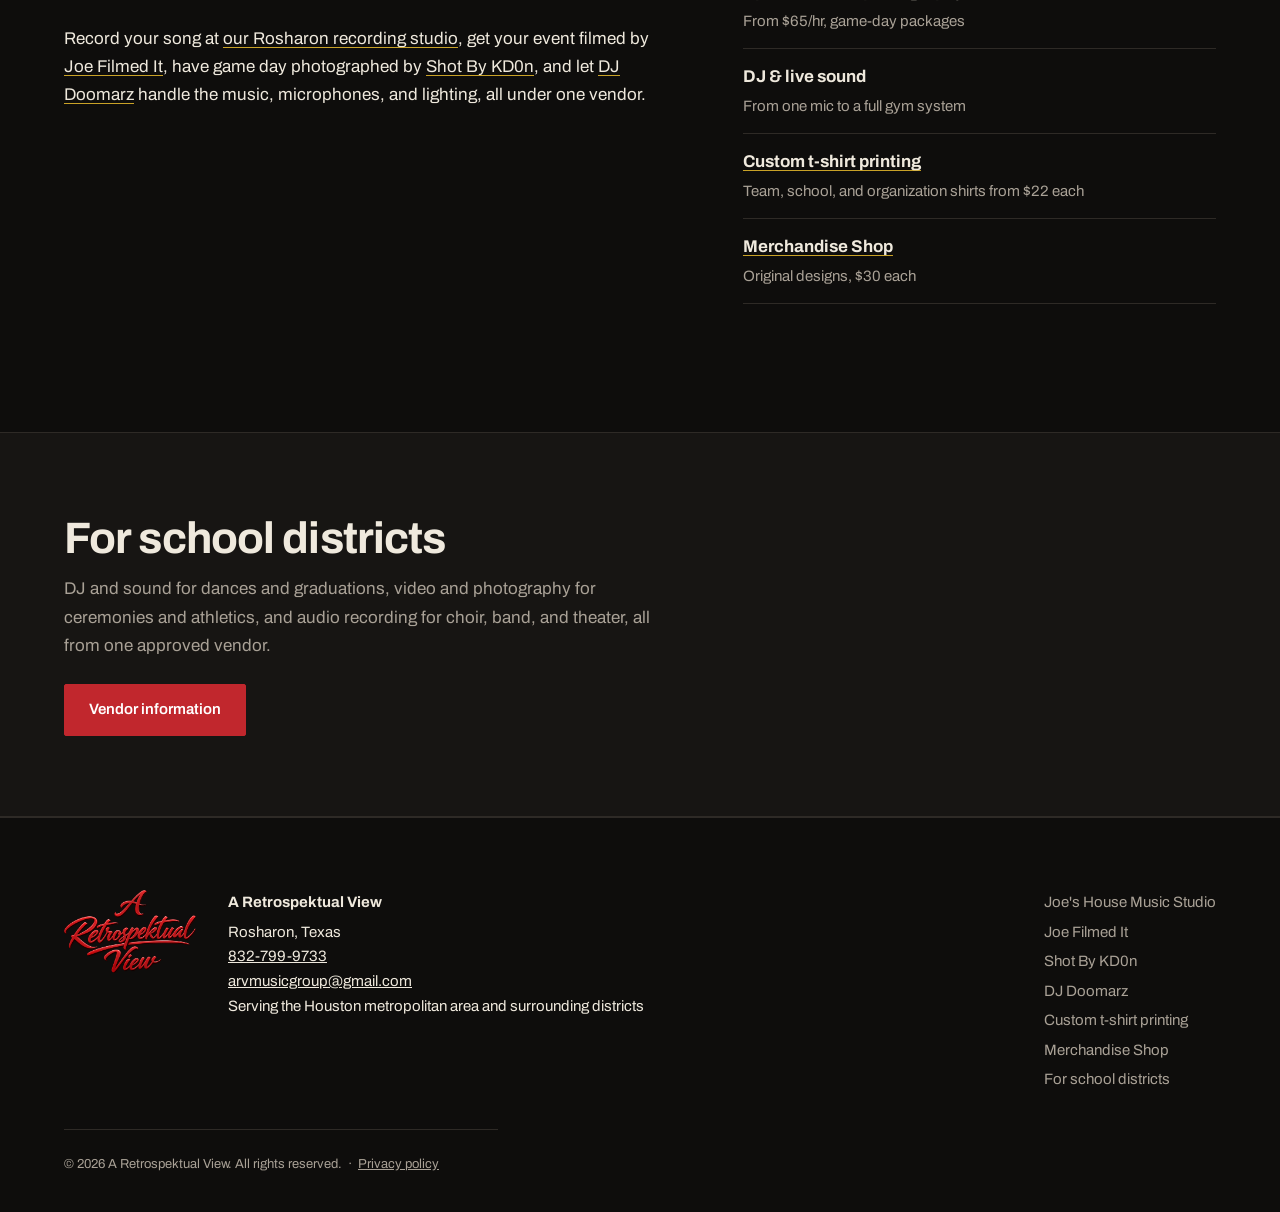
==== commit 5a1543e7: "Add separate pages, Shot By KD0n, merchandise shop, and video headers" ====
--- a/index.html
+++ b/index.html
@@ -3,353 +3,235 @@
 <head>
 <meta charset="utf-8">
 <meta name="viewport" content="width=device-width, initial-scale=1">
-<title>A Retrospektual View — Recording, Video, and Live Event Production</title>
-<meta name="description" content="A Retrospektual View is a Texas event and media production company. DJ, MC, live sound and lighting from DJ Doomarz, video and photography from Joe Filmed It, and recording at Joe's House Music Studio.">
+<title>A Retrospektual View | Recording Studio, Video, Photo &amp; DJ in Rosharon, TX</title>
+<meta name="description" content="Recording studio, video production, sports and event photography, DJ and live sound in Rosharon, Texas. Serving Pearland, Manvel, Alvin, and the Houston area since 2009.">
 <link rel="canonical" href="https://aretrospektualview.com/">
-
 <meta property="og:type" content="website">
-<meta property="og:title" content="A Retrospektual View">
-<meta property="og:description" content="Event DJ, live sound, video, and recording. Three divisions, one team.">
+<meta property="og:site_name" content="A Retrospektual View">
+<meta property="og:title" content="A Retrospektual View | Recording Studio, Video, Photo &amp; DJ in Rosharon, TX">
+<meta property="og:description" content="Recording studio, video production, sports and event photography, DJ and live sound in Rosharon, Texas. Serving Pearland, Manvel, Alvin, and the Houston area since 2009.">
 <meta property="og:image" content="https://aretrospektualview.com/assets/img/arv-logo.png">
 <meta property="og:url" content="https://aretrospektualview.com/">
-
+<meta name="twitter:card" content="summary_large_image">
+<link rel="icon" href="/assets/img/arv-logo.png">
 <link rel="preconnect" href="https://fonts.googleapis.com">
 <link rel="preconnect" href="https://fonts.gstatic.com" crossorigin>
 <link href="https://fonts.googleapis.com/css2?family=Archivo:wght@400;500;600;700&display=swap" rel="stylesheet">
 <link rel="stylesheet" href="/css/style.css">
+<script type="application/ld+json">
+{
+ "@context": "https://schema.org",
+ "@type": "LocalBusiness",
+ "@id": "https://aretrospektualview.com/#business",
+ "name": "A Retrospektual View",
+ "url": "https://aretrospektualview.com/",
+ "logo": "https://aretrospektualview.com/assets/img/arv-logo.png",
+ "image": "https://aretrospektualview.com/assets/img/studio-room.jpg",
+ "description": "Recording studio, video production, photography, DJ and live sound company in Rosharon, Texas, serving the Houston area and local school districts.",
+ "telephone": "+18327999733",
+ "email": "arvmusicgroup@gmail.com",
+ "address": {
+  "@type": "PostalAddress",
+  "streetAddress": "5508 Rio Ramos St",
+  "addressLocality": "Rosharon",
+  "addressRegion": "TX",
+  "postalCode": "77583",
+  "addressCountry": "US"
+ },
+ "areaServed": [
+  {
+   "@type": "City",
+   "name": "Rosharon, TX"
+  },
+  {
+   "@type": "City",
+   "name": "Pearland, TX"
+  },
+  {
+   "@type": "City",
+   "name": "Manvel, TX"
+  },
+  {
+   "@type": "City",
+   "name": "Alvin, TX"
+  },
+  {
+   "@type": "City",
+   "name": "Missouri City, TX"
+  },
+  {
+   "@type": "City",
+   "name": "Sugar Land, TX"
+  },
+  {
+   "@type": "City",
+   "name": "Fresno, TX"
+  },
+  {
+   "@type": "City",
+   "name": "Friendswood, TX"
+  },
+  {
+   "@type": "City",
+   "name": "Houston, TX"
+  }
+ ],
+ "foundingDate": "2009",
+ "sameAs": [
+  "https://instagram.com/joeshousemusicstudio",
+  "https://tiktok.com/@joeshousemusicstudio",
+  "https://instagram.com/joefilmedit850",
+  "https://tiktok.com/@joefilmedit",
+  "https://instagram.com/djdoomarz",
+  "https://tiktok.com/@djdoomarz",
+  "https://instagram.com/shotbykd0n",
+  "https://tiktok.com/@shotbykd0n"
+ ],
+ "department": [
+  {
+   "@type": "LocalBusiness",
+   "name": "Joe's House Music Studio",
+   "url": "https://aretrospektualview.com/studio/"
+  },
+  {
+   "@type": "LocalBusiness",
+   "name": "Joe Filmed It",
+   "url": "https://aretrospektualview.com/video/"
+  },
+  {
+   "@type": "LocalBusiness",
+   "name": "Shot By KD0n",
+   "url": "https://aretrospektualview.com/photography/"
+  },
+  {
+   "@type": "LocalBusiness",
+   "name": "DJ Doomarz",
+   "url": "https://aretrospektualview.com/dj/"
+  }
+ ]
+}
+</script>
 </head>
 <body>
 
 <a class="skip" href="#main">Skip to content</a>
 
 <header class="site-head">
-  <a class="site-head__mark" href="#top">
-    <img src="/assets/img/arv-logo.png" alt="A Retrospektual View" width="180" height="113">
+  <a class="site-head__mark" href="/">
+    <img src="/assets/img/arv-logo.png" alt="A Retrospektual View home" width="180" height="113">
   </a>
   <nav class="site-head__nav" aria-label="Main">
-    <a href="#studio">Studio</a>
-    <a href="#film">Video</a>
-    <a href="#dj">Events</a>
-    <a href="#book">Book</a>
-    <a href="#schools">Schools</a>
+    <a href="/studio/">Studio</a>
+    <a href="/video/">Video</a>
+    <a href="/photography/">Photography</a>
+    <a href="/dj/">DJ &amp; Events</a>
+    <a href="/custom-printing/">Custom Shirts</a>
+    <a href="/shop/">Merchandise Shop</a>
+    <a href="/schools/">Schools</a>
+    <a href="/book/">Book</a>
   </nav>
 </header>
 
 <main id="main">
 
   <section class="hero" id="top">
-    <img class="hero__mark" src="/assets/img/arv-logo.png"
-         alt="A Retrospektual View" width="640" height="403">
-    <p class="hero__line">
-      Recording, video, and live event production out of Rosharon, Texas.
-      Three divisions, one team.
-    </p>
+    <img class="hero__mark" src="/assets/img/arv-logo.png" alt="A Retrospektual View" width="640" height="403">
+    <h1 class="hero__title">Recording studio, video, photography, and live event production in Rosharon, Texas</h1>
+    <p class="hero__line">Four divisions, one team, serving Pearland, Manvel, Alvin, and the greater Houston area.</p>
     <div class="hero__actions">
-      <a class="btn btn--solid" href="#book">Book a session</a>
-      <a class="btn" href="#schools">School district information</a>
+      <a class="btn btn--solid" href="/book/">Book a session</a>
+      <a class="btn" href="/schools/">School district information</a>
     </div>
   </section>
 
   <section class="doors" aria-label="Our divisions">
-    <a class="door door--studio" href="#studio">
+    <a class="door door--studio" href="/studio/">
       <span class="door__slot"><img src="/assets/img/joes-house-logo.png" alt="" width="300" height="84"></span>
       <span class="door__name">Joe's House Music Studio</span>
       <span class="door__what">Recording, mixing, and mastering</span>
     </a>
-    <a class="door door--film" href="#film">
+    <a class="door door--film" href="/video/">
       <span class="door__slot"><img src="/assets/img/joe-filmedit-logo.png" alt="" width="300" height="138"></span>
       <span class="door__name">Joe Filmed It</span>
       <span class="door__what">Video production and photography</span>
     </a>
-    <a class="door door--dj" href="#dj">
+    <a class="door door--photo" href="/photography/">
+      <span class="door__slot"><img src="/assets/img/shot-by-kdon-logo.png" alt="" width="604" height="373"></span>
+      <span class="door__name">Shot By KD0n</span>
+      <span class="door__what">Sports and event photography, highlight mixtapes</span>
+    </a>
+    <a class="door door--dj" href="/dj/">
       <span class="door__slot"><img src="/assets/img/dj-doomarz-logo.png" alt="" width="220" height="228"></span>
       <span class="door__name">DJ Doomarz</span>
       <span class="door__what">DJ, MC, live sound, and lighting</span>
     </a>
   </section>
 
-  <!-- ============ JOE'S HOUSE ============ -->
-  <section class="division division--studio" id="studio">
-    <div class="division__head">
-      <img class="division__logo" src="/assets/img/joes-house-logo.png"
-           alt="Joe's House Music Studio" width="420" height="118">
-    </div>
-
-    <div class="division__body">
-      <p class="lede">
-        Joe's House is a full recording studio — tracking, mixing, mastering, and
-        production. The room is acoustically treated and monitored, so what gets
-        recorded here still sounds right when it leaves.
-      </p>
-      <p>
-        Sessions run from a single song to a finished project. The room also handles
-        voiceover, podcast, and narration work, and is available for school choir, band,
-        and theater recordings.
-      </p>
-      <ul class="services">
-        <li>Recording and tracking</li>
-        <li>Mixing and mastering</li>
-        <li>Beat and instrumental production</li>
-        <li>Voiceover, podcast, and narration</li>
-        <li>Vocal production and comping</li>
-      </ul>
-      <div class="rates">
-        <h3>Studio rates</h3>
-        <dl class="rate-list">
-          <dt>1 hour</dt><dd>$75</dd>
-          <dt>2+ hours</dt><dd>$65/hr</dd>
-          <dt>4+ hours</dt><dd>$60/hr</dd>
-          <dt>8-hour studio block</dt><dd>$400</dd>
-          <dt>Tracking only <span>(2-hour minimum)</span></dt><dd>$55/hr</dd>
-          <dt>External mix &amp; master</dt><dd>from $125/song</dd>
-        </dl>
-        <p class="note">
-          All recording sessions include professional engineering and access to the
-          studio's recording environment and equipment. Tracking-only sessions are for
-          clients who need vocals or instruments recorded and delivered for mixing
-          elsewhere. Mix and master pricing varies with track count, session complexity,
-          editing requirements, and the condition of the files provided. Two revisions
-          are included; further revisions are billed at $55/hr.
-        </p>
+  <section class="intro">
+    <div class="intro__grid">
+      <div>
+        <h2>One call covers the whole event</h2>
+        <p class="lede">A Retrospektual View has provided professional live sound and production
+          since 2009, for clubs, churches, schools, live events, and organizations across the Houston area.</p>
+        <p>Record your song at <a href="/studio/">our Rosharon recording studio</a>, get your event filmed by
+          <a href="/video/">Joe Filmed It</a>, have game day photographed by <a href="/photography/">Shot By KD0n</a>,
+          and let <a href="/dj/">DJ Doomarz</a> handle the music, microphones, and lighting, all under one vendor.</p>
       </div>
-      <ul class="social">
-        <li><a href="https://instagram.com/joeshousemusicstudio" target="_blank" rel="noopener"><svg viewBox="0 0 24 24" aria-hidden="true"><path d="M12 2.2c3.2 0 3.6 0 4.9.07 1.2.05 1.8.25 2.2.42.6.22 1 .48 1.4.9.4.4.7.8.9 1.4.2.4.4 1 .4 2.2.1 1.3.1 1.7.1 4.9s0 3.6-.1 4.9c0 1.2-.2 1.8-.4 2.2-.2.6-.5 1-.9 1.4-.4.4-.8.7-1.4.9-.4.2-1 .4-2.2.4-1.3.1-1.7.1-4.9.1s-3.6 0-4.9-.1c-1.2 0-1.8-.2-2.2-.4-.6-.2-1-.5-1.4-.9-.4-.4-.7-.8-.9-1.4-.2-.4-.4-1-.4-2.2C2.2 15.6 2.2 15.2 2.2 12s0-3.6.1-4.9c0-1.2.2-1.8.4-2.2.2-.6.5-1 .9-1.4.4-.4.8-.7 1.4-.9.4-.2 1-.4 2.2-.4C8.4 2.2 8.8 2.2 12 2.2zm0 1.8c-3.1 0-3.5 0-4.7.07-1.1.05-1.7.24-2.1.4-.5.2-.9.44-1.3.84-.4.4-.64.8-.84 1.3-.16.4-.35 1-.4 2.1C2.6 8.5 2.6 8.9 2.6 12s0 3.5.07 4.7c.05 1.1.24 1.7.4 2.1.2.5.44.9.84 1.3.4.4.8.64 1.3.84.4.16 1 .35 2.1.4 1.2.07 1.6.07 4.7.07s3.5 0 4.7-.07c1.1-.05 1.7-.24 2.1-.4.5-.2.9-.44 1.3-.84.4-.4.64-.8.84-1.3.16-.4.35-1 .4-2.1.07-1.2.07-1.6.07-4.7s0-3.5-.07-4.7c-.05-1.1-.24-1.7-.4-2.1-.2-.5-.44-.9-.84-1.3-.4-.4-.8-.64-1.3-.84-.4-.16-1-.35-2.1-.4C15.5 4 15.1 4 12 4z"/><path d="M12 6.9a5.1 5.1 0 1 0 0 10.2 5.1 5.1 0 0 0 0-10.2zm0 8.4a3.3 3.3 0 1 1 0-6.6 3.3 3.3 0 0 1 0 6.6z"/><circle cx="17.3" cy="6.7" r="1.2"/></svg><span>joeshousemusicstudio</span></a></li>
-        <li><a href="https://tiktok.com/@joeshousemusicstudio" target="_blank" rel="noopener"><svg viewBox="0 0 24 24" aria-hidden="true"><path d="M16.6 5.8a4.8 4.8 0 0 1-1.1-2.8h-3v12.1a2.6 2.6 0 1 1-2-2.5V9.5a5.6 5.6 0 1 0 5 5.6V9.4a7.7 7.7 0 0 0 4.5 1.4V7.8a4.6 4.6 0 0 1-3.4-2z"/></svg><span>@joeshousemusicstudio</span></a></li>
+      <ul class="intro__list">
+        <li><strong>Recording studio</strong><span>Sessions from $75/hr, 8-hour block $400</span></li>
+        <li><strong>Video production</strong><span>Delivered in 7 to 10 business days</span></li>
+        <li><strong>Sports &amp; event photography</strong><span>From $65/hr, game-day packages</span></li>
+        <li><strong>DJ &amp; live sound</strong><span>From one mic to a full gym system</span></li>
+        <li><strong><a href="/custom-printing/">Custom t-shirt printing</a></strong><span>Team, school, and organization shirts from $22 each</span></li>
+        <li><strong><a href="/shop/">Merchandise Shop</a></strong><span>Original designs, $30 each</span></li>
       </ul>
     </div>
-
-    <div class="gallery">
-      <figure class="gallery__item gallery__item--wide">
-        <img src="/assets/img/vocal-booth.jpg" alt="Vocalist tracking at the microphone"
-             width="1068" height="736" loading="lazy">
-      </figure>
-      <figure class="gallery__item">
-        <img src="/assets/img/studio-room.jpg" alt="The control room at Joe's House Music Studio"
-             width="1600" height="1200" loading="lazy">
-      </figure>
-      <figure class="gallery__item">
-        <img src="/assets/img/mixing-daw.jpg" alt="Mixing in progress"
-             width="1600" height="1069" loading="lazy">
-      </figure>
-      <figure class="gallery__item">
-        <img src="/assets/img/gear-rack.jpg" alt="Outboard preamp and compressor rack"
-             width="1600" height="1069" loading="lazy">
-      </figure>
-      <figure class="gallery__item">
-        <img src="/assets/img/studio-wide.jpg" alt="Monitors and desk in the control room"
-             width="1600" height="1069" loading="lazy">
-      </figure>
-      <figure class="gallery__item">
-        <img src="/assets/img/session-collab.jpg" alt="A writing session in the studio"
-             width="1069" height="1600" loading="lazy">
-      </figure>
-    </div>
-
-    <div class="embed-block">
-      <h3>Mixes and masters</h3>
-      <p>Work that came out of this room.</p>
-      <div class="embed embed--video">
-        <iframe
-          src="https://embed.music.apple.com/us/playlist/mixed-by-joes-house-music-studio/pl.u-qxyl0JXu35aoEg"
-          title="Mixes and masters from Joe's House Music Studio"
-          height="450" loading="lazy"
-          allow="autoplay *; encrypted-media *;"
-          sandbox="allow-forms allow-popups allow-same-origin allow-scripts allow-storage-access-by-user-activation"></iframe>
-      </div>
-    </div>
-  </section>
-  <!-- ============ JOE FILMED IT ============ -->
-  <section class="division division--film" id="film">
-    <div class="division__head">
-      <img class="division__logo" src="/assets/img/joe-filmedit-logo.png"
-           alt="Joe Filmed It" width="420" height="193">
-    </div>
-
-    <div class="division__body">
-      <p class="lede">
-        Joe Filmed It covers video and photography end to end — planning the shoot,
-        filming it, editing it, and delivering files you can actually use.
-      </p>
-      <p>
-        Ceremonies, assemblies, athletics, banquets, promotional and recruitment video,
-        interviews, music video, and photography for programs, publications, and web use.
-        Most projects are delivered within 7 to 10 business days, with rush delivery available.
-      </p>
-      <ul class="services">
-        <li>Event and ceremony coverage</li>
-        <li>Promotional and recruitment video</li>
-        <li>Interviews and testimonials</li>
-        <li>Music video</li>
-        <li>Event and portrait photography</li>
-      </ul>
-      <ul class="social">
-        <li><a href="https://instagram.com/joefilmedit850" target="_blank" rel="noopener"><svg viewBox="0 0 24 24" aria-hidden="true"><path d="M12 2.2c3.2 0 3.6 0 4.9.07 1.2.05 1.8.25 2.2.42.6.22 1 .48 1.4.9.4.4.7.8.9 1.4.2.4.4 1 .4 2.2.1 1.3.1 1.7.1 4.9s0 3.6-.1 4.9c0 1.2-.2 1.8-.4 2.2-.2.6-.5 1-.9 1.4-.4.4-.8.7-1.4.9-.4.2-1 .4-2.2.4-1.3.1-1.7.1-4.9.1s-3.6 0-4.9-.1c-1.2 0-1.8-.2-2.2-.4-.6-.2-1-.5-1.4-.9-.4-.4-.7-.8-.9-1.4-.2-.4-.4-1-.4-2.2C2.2 15.6 2.2 15.2 2.2 12s0-3.6.1-4.9c0-1.2.2-1.8.4-2.2.2-.6.5-1 .9-1.4.4-.4.8-.7 1.4-.9.4-.2 1-.4 2.2-.4C8.4 2.2 8.8 2.2 12 2.2zm0 1.8c-3.1 0-3.5 0-4.7.07-1.1.05-1.7.24-2.1.4-.5.2-.9.44-1.3.84-.4.4-.64.8-.84 1.3-.16.4-.35 1-.4 2.1C2.6 8.5 2.6 8.9 2.6 12s0 3.5.07 4.7c.05 1.1.24 1.7.4 2.1.2.5.44.9.84 1.3.4.4.8.64 1.3.84.4.16 1 .35 2.1.4 1.2.07 1.6.07 4.7.07s3.5 0 4.7-.07c1.1-.05 1.7-.24 2.1-.4.5-.2.9-.44 1.3-.84.4-.4.64-.8.84-1.3.16-.4.35-1 .4-2.1.07-1.2.07-1.6.07-4.7s0-3.5-.07-4.7c-.05-1.1-.24-1.7-.4-2.1-.2-.5-.44-.9-.84-1.3-.4-.4-.8-.64-1.3-.84-.4-.16-1-.35-2.1-.4C15.5 4 15.1 4 12 4z"/><path d="M12 6.9a5.1 5.1 0 1 0 0 10.2 5.1 5.1 0 0 0 0-10.2zm0 8.4a3.3 3.3 0 1 1 0-6.6 3.3 3.3 0 0 1 0 6.6z"/><circle cx="17.3" cy="6.7" r="1.2"/></svg><span>joefilmedit850</span></a></li>
-        <li><a href="https://tiktok.com/@joefilmedit" target="_blank" rel="noopener"><svg viewBox="0 0 24 24" aria-hidden="true"><path d="M16.6 5.8a4.8 4.8 0 0 1-1.1-2.8h-3v12.1a2.6 2.6 0 1 1-2-2.5V9.5a5.6 5.6 0 1 0 5 5.6V9.4a7.7 7.7 0 0 0 4.5 1.4V7.8a4.6 4.6 0 0 1-3.4-2z"/></svg><span>@joefilmedit</span></a></li>
-      </ul>
-    </div>
-
-    <div class="gallery gallery--pair">
-      <figure class="gallery__item">
-        <img src="/assets/img/film-event.jpg" alt="Filming a banquet reception"
-             width="1800" height="2400" loading="lazy">
-      </figure>
-      <figure class="gallery__item">
-        <img src="/assets/img/film-event-2.jpg" alt="Covering guests during an event"
-             width="1800" height="2400" loading="lazy">
-      </figure>
-      <figure class="gallery__item">
-        <img src="/assets/img/film-night.jpg" alt="Monitoring a shot on location at night"
-             width="2400" height="1350" loading="lazy">
-      </figure>
-      <figure class="gallery__item">
-        <img src="/assets/img/film-rig.jpg" alt="Setting up the camera rig on location"
-             width="1350" height="2400" loading="lazy">
-      </figure>
-      <figure class="gallery__item">
-        <img src="/assets/img/film-outdoor.jpg" alt="Setting up a shot on location outdoors"
-             width="2400" height="1600" loading="lazy">
-      </figure>
-      <figure class="gallery__item">
-        <img src="/assets/img/film-gimbal.jpg" alt="Operating the gimbal during a shoot"
-             width="2400" height="1928" loading="lazy">
-      </figure>
-    </div>
-
-    <div class="embed-block">
-      <h3>Recent work</h3>
-      <div class="embed embed--video">
-        <iframe
-          src="https://www.youtube-nocookie.com/embed/videoseries?list=PL89RYUy2qFaOT7QnmmxC8AeHsV9WGjk8S"
-          title="Video work by Joe Filmed It"
-          loading="lazy" allowfullscreen
-          allow="accelerometer; clipboard-write; encrypted-media; gyroscope; picture-in-picture"></iframe>
-      </div>
-    </div>
-  </section>
-
-  <!-- ============ DJ DOOMARZ ============ -->
-  <section class="division division--dj" id="dj">
-    <div class="division__head">
-      <img class="division__logo division__logo--dj" src="/assets/img/dj-doomarz-logo.png"
-           alt="DJ Doomarz" width="300" height="311">
-    </div>
-
-    <div class="division__body">
-      <p class="lede">
-        DJ Doomarz brings the music, the microphone, and the system — DJ services,
-        MC and hosting, sound reinforcement, and stage lighting.
-      </p>
-      <p>
-        School dances, pep rallies, assemblies, graduations, banquets, field days, award
-        nights, weddings, and private parties. Setups scale from a single speaker and a
-        microphone for a morning assembly up to a full system for a gym or auditorium.
-      </p>
-      <ul class="services">
-        <li>DJ services for events of any size</li>
-        <li>MC and event hosting</li>
-        <li>Sound reinforcement and live mixing</li>
-        <li>Stage and dance floor lighting</li>
-        <li>Microphones and podium sound for speakers</li>
-      </ul>
-      <p class="note">
-        For school and family events, music is screened for the age group and the
-        program. Playlists and cues can be worked out with staff ahead of time.
-      </p>
-      <ul class="social">
-        <li><a href="https://instagram.com/djdoomarz" target="_blank" rel="noopener"><svg viewBox="0 0 24 24" aria-hidden="true"><path d="M12 2.2c3.2 0 3.6 0 4.9.07 1.2.05 1.8.25 2.2.42.6.22 1 .48 1.4.9.4.4.7.8.9 1.4.2.4.4 1 .4 2.2.1 1.3.1 1.7.1 4.9s0 3.6-.1 4.9c0 1.2-.2 1.8-.4 2.2-.2.6-.5 1-.9 1.4-.4.4-.8.7-1.4.9-.4.2-1 .4-2.2.4-1.3.1-1.7.1-4.9.1s-3.6 0-4.9-.1c-1.2 0-1.8-.2-2.2-.4-.6-.2-1-.5-1.4-.9-.4-.4-.7-.8-.9-1.4-.2-.4-.4-1-.4-2.2C2.2 15.6 2.2 15.2 2.2 12s0-3.6.1-4.9c0-1.2.2-1.8.4-2.2.2-.6.5-1 .9-1.4.4-.4.8-.7 1.4-.9.4-.2 1-.4 2.2-.4C8.4 2.2 8.8 2.2 12 2.2zm0 1.8c-3.1 0-3.5 0-4.7.07-1.1.05-1.7.24-2.1.4-.5.2-.9.44-1.3.84-.4.4-.64.8-.84 1.3-.16.4-.35 1-.4 2.1C2.6 8.5 2.6 8.9 2.6 12s0 3.5.07 4.7c.05 1.1.24 1.7.4 2.1.2.5.44.9.84 1.3.4.4.8.64 1.3.84.4.16 1 .35 2.1.4 1.2.07 1.6.07 4.7.07s3.5 0 4.7-.07c1.1-.05 1.7-.24 2.1-.4.5-.2.9-.44 1.3-.84.4-.4.64-.8.84-1.3.16-.4.35-1 .4-2.1.07-1.2.07-1.6.07-4.7s0-3.5-.07-4.7c-.05-1.1-.24-1.7-.4-2.1-.2-.5-.44-.9-.84-1.3-.4-.4-.8-.64-1.3-.84-.4-.16-1-.35-2.1-.4C15.5 4 15.1 4 12 4z"/><path d="M12 6.9a5.1 5.1 0 1 0 0 10.2 5.1 5.1 0 0 0 0-10.2zm0 8.4a3.3 3.3 0 1 1 0-6.6 3.3 3.3 0 0 1 0 6.6z"/><circle cx="17.3" cy="6.7" r="1.2"/></svg><span>djdoomarz</span></a></li>
-        <li><a href="https://tiktok.com/@djdoomarz" target="_blank" rel="noopener"><svg viewBox="0 0 24 24" aria-hidden="true"><path d="M16.6 5.8a4.8 4.8 0 0 1-1.1-2.8h-3v12.1a2.6 2.6 0 1 1-2-2.5V9.5a5.6 5.6 0 1 0 5 5.6V9.4a7.7 7.7 0 0 0 4.5 1.4V7.8a4.6 4.6 0 0 1-3.4-2z"/></svg><span>@djdoomarz</span></a></li>
-      </ul>
-    </div>
-
-    <div class="gallery gallery--pair">
-      <figure class="gallery__item">
-        <img src="/assets/img/dj-booth.jpg" alt="DJ booth set up at a banquet, room laid out behind"
-             width="2400" height="1600" loading="lazy">
-      </figure>
-      <figure class="gallery__item">
-        <img src="/assets/img/dj-setup.jpg" alt="Controller, speaker, and microphone set up for an event"
-             width="2400" height="1349" loading="lazy">
-      </figure>
-    </div>
-  </section>
-
-
-  <!-- ============ BOOKING ============ -->
-  <section class="booking" id="book">
-    <h2>Book a session or an event</h2>
-    <p class="booking__intro">
-      Pick a time below. If you don't see what you need, call or email and we'll sort it out.
-    </p>
-    <div class="embed embed--booking">
-      <iframe
-        src="https://app.acuityscheduling.com/schedule.php?owner=21900622"
-        title="Book an appointment with A Retrospektual View"
-        loading="lazy"></iframe>
-    </div>
-    <noscript>
-      <p>Booking requires JavaScript. Call 832-799-9733 or email arvmusicgroup@gmail.com instead.</p>
-    </noscript>
-  </section>
-
-  <!-- ============ SCHOOLS / VENDOR ============ -->
-  <section class="schools" id="schools">
+  </section>
+
+  <section class="cta-band">
     <h2>For school districts</h2>
-    <div class="schools__grid">
-      <div>
-        <p class="lede">
-          We work with campuses and districts on events, sound, and media. All three
-          divisions are available under one vendor.
-        </p>
-        <p>
-          DJ and sound reinforcement for dances, pep rallies, assemblies, and graduations.
-          Video and photography for ceremonies, athletics, recruitment, and district
-          communications. Audio recording for choir, band, and theater programs.
-        </p>
-        <p>We have provided professional live sound and production services since 2009, working with clubs, churches, live events, and organizations throughout the Houston area. Current production work includes serving on the WORIC Media Team, operating an Allen &amp; Heath Avantis digital console for live band, choir, praise team, speakers, and pastoral microphones, and supporting live broadcast audio across multiple streaming platforms.</p>
-      </div>
-      <dl class="vendor-facts">
-        <dt>Legal business name</dt>
-        <dd>A Retrospektual View</dd>
-        <dt>Contact</dt>
-        <dd>Joe Doomarz</dd>
-        <dt>Phone</dt>
-        <dd><a href="tel:+18327999733">832-799-9733</a></dd>
-        <dt>Email</dt>
-        <dd><a href="mailto:arvmusicgroup@gmail.com">arvmusicgroup@gmail.com</a></dd>
-        <dt>Service area</dt>
-        <dd>Serving the Houston metropolitan area and surrounding districts</dd>
-      </dl>
-    </div>
-  </section>
-
+    <p>DJ and sound for dances and graduations, video and photography for ceremonies and athletics,
+      and audio recording for choir, band, and theater, all from one approved vendor.</p>
+    <a class="btn btn--solid" href="/schools/">Vendor information</a>
+  </section>
+
+<script>
+  /* Old one-page links (/#studio etc.) go to the new pages */
+  (function () {
+    var map = { '#studio': '/studio/', '#film': '/video/', '#dj': '/dj/', '#book': '/book/', '#schools': '/schools/', '#shop': '/shop/', '#custom': '/custom-printing/' };
+    if (map[location.hash]) location.replace(map[location.hash]);
+  })();
+</script>
 </main>
 
 <footer class="site-foot">
   <div class="site-foot__brand">
-    <img src="/assets/img/arv-logo.png" alt="" width="150" height="94">
+    <img src="/assets/img/arv-logo.png" alt="A Retrospektual View" width="150" height="94" loading="lazy">
   </div>
   <div class="site-foot__contact">
     <p class="site-foot__name">A Retrospektual View</p>
     <p>
+      Rosharon, Texas<br>
       <a href="tel:+18327999733">832-799-9733</a><br>
       <a href="mailto:arvmusicgroup@gmail.com">arvmusicgroup@gmail.com</a><br>
       Serving the Houston metropolitan area and surrounding districts
     </p>
   </div>
   <div class="site-foot__divisions">
-    <p>DJ Doomarz</p>
-    <p>Joe Filmed It</p>
-    <p>Joe's House Music Studio</p>
+    <p><a href="/studio/">Joe&#x27;s House Music Studio</a></p>
+    <p><a href="/video/">Joe Filmed It</a></p>
+    <p><a href="/photography/">Shot By KD0n</a></p>
+    <p><a href="/dj/">DJ Doomarz</a></p>
+    <p><a href="/custom-printing/">Custom t-shirt printing</a></p>
+    <p><a href="/shop/">Merchandise Shop</a></p>
+    <p><a href="/schools/">For school districts</a></p>
   </div>
   <p class="site-foot__legal">
     &copy; <span id="year">2026</span> A Retrospektual View. All rights reserved.
+    &nbsp;·&nbsp; <a href="/privacy/">Privacy policy</a>
   </p>
 </footer>
 
-<script src="https://embed.acuityscheduling.com/js/embed.js"></script>
-<script>
-  document.getElementById('year').textContent = new Date().getFullYear();
-</script>
-
+<script>document.getElementById('year').textContent = new Date().getFullYear();</script>
 </body>
 </html>
--- a/css/style.css
+++ b/css/style.css
@@ -322,3 +322,367 @@
 }
 .social a:hover { border-color: var(--gold); color: var(--gold-soft); }
 .social svg { width: 16px; height: 16px; fill: currentColor; flex: none; }
+
+/* ==========================================================================
+   Multi-page additions
+   ========================================================================== */
+
+.h3 { font-size: clamp(1.15rem, 1rem + .6vw, 1.5rem); }
+h1 {
+  font-weight: 700; letter-spacing: -.025em; line-height: 1.1;
+  font-size: clamp(2rem, 1.4rem + 2.6vw, 3.25rem);
+  margin: 0 0 1rem; max-width: 22ch;
+}
+.site-head__nav a[aria-current="page"] { border-bottom-color: var(--gold); color: var(--gold-soft); }
+
+.hero__title {
+  font-size: clamp(1.35rem, 1.1rem + 1.1vw, 2rem);
+  max-width: 30ch; margin: 0 auto .75rem;
+}
+
+/* page header for division pages */
+.page-head {
+  padding: clamp(3rem, 8vw, 5.5rem) var(--pad-x) clamp(1.5rem, 4vw, 2.5rem);
+  border-bottom: 1px solid var(--rule);
+}
+.page-head__logo { height: clamp(66px, 9vw, 104px); width: auto; margin-bottom: 1.5rem; }
+.page-head__logo--dj { height: clamp(104px, 13vw, 160px); }
+.page-head__logo--photo { height: clamp(110px, 15vw, 170px); }
+.page-head__kicker {
+  text-transform: uppercase; letter-spacing: .12em;
+  font-size: .8125rem; font-weight: 600; color: var(--gold); margin-bottom: .5rem;
+}
+.page-head__line { color: var(--cream-dim); }
+.page-head__line a { color: var(--cream); }
+
+.division--photo .division__body { border-left-color: var(--red); }
+.door--photo:hover { border-top-color: var(--red); }
+.door--photo .door__slot img { height: 92px; }
+
+/* photo + text split */
+.split { display: grid; grid-template-columns: minmax(0, 1fr); gap: clamp(1.5rem, 4vw, 3rem); align-items: start; }
+@media (min-width: 960px) { .split { grid-template-columns: minmax(0, 1.1fr) minmax(0, 1fr); } }
+.split__photo { margin: 0; background: var(--panel); overflow: hidden; }
+.split__photo img { width: 100%; aspect-ratio: 4 / 3; object-fit: cover; object-position: 40% 30%; }
+
+.rates--two { display: grid; gap: clamp(1.5rem, 4vw, 3rem); margin-top: clamp(2.5rem, 6vw, 4rem); }
+@media (min-width: 860px) { .rates--two { grid-template-columns: 1fr 1fr; } }
+
+.gallery-title { margin-top: clamp(2.5rem, 6vw, 4rem); }
+.gallery--tall { grid-template-columns: repeat(auto-fit, minmax(200px, 1fr)); }
+.gallery--tall .gallery__item img { aspect-ratio: 9 / 14; object-position: center 30%; }
+@media (min-width: 900px) { .gallery--tall { grid-template-columns: repeat(4, 1fr); } }
+.gallery--tall + .gallery { margin-top: .75rem; }
+
+/* home intro */
+.intro { padding: var(--section-y) var(--pad-x); border-bottom: 1px solid var(--rule); }
+.intro__grid { display: grid; gap: clamp(2rem, 5vw, 4rem); align-items: start; }
+@media (min-width: 900px) { .intro__grid { grid-template-columns: 1.3fr 1fr; } }
+.intro a { color: var(--cream); text-decoration-color: var(--gold); text-underline-offset: 3px; }
+.intro__list { list-style: none; margin: 0; padding: 0; }
+.intro__list li {
+  display: flex; flex-direction: column; gap: .15rem;
+  padding: .9rem 0; border-bottom: 1px solid var(--rule);
+}
+.intro__list li:first-child { border-top: 1px solid var(--rule); }
+.intro__list span { color: var(--cream-dim); font-size: .9375rem; }
+
+.cta-band {
+  padding: clamp(3rem, 7vw, 5rem) var(--pad-x);
+  background: var(--panel); border-bottom: 1px solid var(--rule);
+}
+.cta-band p { color: var(--cream-dim); margin-bottom: 1.5rem; }
+
+/* FAQ */
+.faq { margin-top: clamp(2.5rem, 6vw, 4rem); max-width: 46rem; }
+.faq details { border-bottom: 1px solid var(--rule); padding: .9rem 0; }
+.faq summary { cursor: pointer; font-weight: 600; }
+.faq details p { color: var(--cream-dim); margin: .6rem 0 0; }
+
+/* schools */
+.vendor-services { padding-left: 1.1rem; margin: 0 0 1.5rem; max-width: var(--measure); }
+.vendor-services li { margin-bottom: .6rem; color: var(--cream-dim); }
+.vendor-services a { color: var(--cream); font-weight: 600; }
+
+/* long-form text (privacy) */
+.prose { padding: clamp(2rem, 6vw, 4rem) var(--pad-x) var(--section-y); max-width: 52rem; }
+.prose h2 { margin-top: 2.25rem; }
+.prose ul { padding-left: 1.1rem; max-width: var(--measure); }
+.prose li { margin-bottom: .5rem; color: var(--cream-dim); }
+.prose li strong { color: var(--cream); }
+
+.site-foot__divisions a { color: var(--cream-dim); text-decoration: none; }
+.site-foot__divisions a:hover { color: var(--gold-soft); }
+.site-foot__legal a { color: var(--cream-dim); }
+
+@media (max-width: 640px) {
+  .site-head { flex-direction: column; align-items: flex-start; gap: .4rem; }
+  .site-head__nav { gap: .35rem 1rem; }
+  .site-head__nav a { font-size: .875rem; }
+}
+
+/* ==========================================================================
+   Merch shop
+   ========================================================================== */
+
+.shop {
+  padding: var(--section-y) var(--pad-x);
+  border-bottom: 1px solid var(--rule);
+  scroll-margin-top: 5rem;
+}
+.shop__intro { color: var(--cream-dim); margin-bottom: 2rem; }
+.shop__loading { color: var(--cream-dim); }
+
+.shop__notice {
+  margin: 0 0 1.75rem;
+  padding: .9rem 1.1rem;
+  border-left: 3px solid var(--gold);
+  background: var(--panel);
+  max-width: var(--measure);
+  font-size: .9375rem;
+}
+.shop__notice--warn { border-left-color: var(--red); }
+.shop__notice--good { border-left-color: #4C9A5E; }
+
+.shop__grid {
+  display: grid; gap: 1.25rem;
+  grid-template-columns: repeat(auto-fill, minmax(215px, 1fr));
+}
+
+.shirt {
+  display: flex; flex-direction: column;
+  background: var(--panel);
+  border: 1px solid var(--rule);
+  padding: .75rem .75rem 1rem;
+}
+.shirt__pic {
+  aspect-ratio: 1 / 1;
+  background: var(--panel-2);
+  margin-bottom: .85rem;
+  overflow: hidden;
+  display: flex; align-items: center; justify-content: center;
+}
+.shirt__pic img { width: 100%; height: 100%; object-fit: cover; }
+.shirt__pic--empty::after {
+  content: "Photo coming soon";
+  color: var(--cream-dim); font-size: .8125rem; opacity: .65;
+}
+.shirt__name {
+  font-size: 1rem; font-weight: 600; margin: 0 0 .15rem;
+  letter-spacing: -.01em;
+}
+.shirt__price {
+  margin: 0 0 .9rem; color: var(--cream-dim);
+  font-size: .9375rem; font-variant-numeric: tabular-nums;
+}
+.shirt__row { margin-top: auto; display: flex; gap: .5rem; }
+.shirt__size {
+  flex: 1 1 auto; min-width: 0;
+  background: var(--ink); color: var(--cream);
+  border: 1px solid var(--rule); border-radius: 2px;
+  padding: .55rem .5rem; font: inherit; font-size: .875rem;
+}
+.shirt__add { flex: none; padding: .55rem 1rem; font-size: .875rem; }
+.shirt--out { opacity: .55; }
+.shirt__flag {
+  margin: auto 0 0; color: var(--red-soft);
+  font-size: .875rem; font-weight: 600;
+}
+
+/* cart ------------------------------------------------------------------- */
+
+.cart {
+  position: fixed; left: 0; right: 0; bottom: 0; z-index: 60;
+  background: rgba(14, 13, 12, .97);
+  backdrop-filter: blur(10px);
+  border-top: 1px solid var(--gold);
+}
+.cart__inner {
+  max-width: 54rem; margin: 0 auto;
+  padding: .7rem var(--pad-x);
+  display: grid; gap: .6rem;
+  grid-template-columns: 1fr auto;
+  align-items: center;
+}
+.cart__toggle {
+  display: flex; align-items: baseline; gap: .75rem;
+  background: none; border: 0; padding: .25rem 0;
+  color: var(--cream); font: inherit; font-weight: 600;
+  cursor: pointer; text-align: left;
+}
+.cart__toggle::after {
+  content: "▾"; color: var(--cream-dim); font-size: .8em;
+}
+.cart__toggle[aria-expanded="true"]::after { content: "▴"; }
+.cart__total { color: var(--gold-soft); font-variant-numeric: tabular-nums; }
+.cart__checkout { padding: .65rem 1.4rem; }
+
+.cart__list {
+  grid-column: 1 / -1; order: -1;
+  list-style: none; margin: 0 0 .25rem; padding: .5rem 0 0;
+  max-height: 44vh; overflow-y: auto;
+  border-bottom: 1px solid var(--rule);
+}
+.cart__item {
+  display: grid; grid-template-columns: 1fr auto auto;
+  gap: .75rem; align-items: center;
+  padding: .45rem 0; font-size: .9375rem;
+}
+.cart__label { color: var(--cream-dim); }
+.cart__qty { display: flex; align-items: center; gap: .4rem; }
+.cart__qty button {
+  width: 1.75rem; height: 1.75rem;
+  background: var(--panel-2); color: var(--cream);
+  border: 1px solid var(--rule); border-radius: 2px;
+  font: inherit; line-height: 1; cursor: pointer;
+}
+.cart__qty button:hover { border-color: var(--gold); color: var(--gold-soft); }
+.cart__qty span { min-width: 1.25rem; text-align: center; font-variant-numeric: tabular-nums; }
+.cart__line { font-weight: 600; font-variant-numeric: tabular-nums; min-width: 4.5rem; text-align: right; }
+
+/* ==========================================================================
+   Custom printing
+   ========================================================================== */
+
+.custom {
+  padding: var(--section-y) var(--pad-x);
+  background: var(--panel);
+  border-bottom: 1px solid var(--rule);
+  scroll-margin-top: 5rem;
+}
+.custom__lede { margin-bottom: 2.5rem; }
+.custom__sub { margin: 2.5rem 0 1rem; }
+.custom__sub:first-of-type { margin-top: 0; }
+.custom__sub-note { color: var(--cream-dim); margin-top: -.5rem; }
+.custom__fine { margin-top: 1.5rem; }
+
+.tiers {
+  display: grid; gap: .75rem;
+  grid-template-columns: repeat(auto-fit, minmax(160px, 1fr));
+}
+.tier {
+  background: var(--panel-2);
+  border: 1px solid var(--rule);
+  border-top: 3px solid var(--red);
+  padding: 1.25rem 1rem;
+  text-align: center;
+}
+.tier--quote { border-top-color: var(--gold); }
+.tier__qty {
+  display: block; color: var(--cream-dim);
+  font-size: .875rem; margin-bottom: .5rem;
+}
+.tier__price {
+  display: block; font-size: clamp(2rem, 1.4rem + 2.2vw, 2.75rem);
+  font-weight: 700; line-height: 1; letter-spacing: -.03em;
+}
+.tier__price--text {
+  font-size: clamp(1rem, .9rem + .5vw, 1.1875rem);
+  color: var(--gold-soft); line-height: 1.3;
+}
+.tier__unit { display: block; color: var(--cream-dim); font-size: .8125rem; margin-top: .35rem; }
+
+.packages {
+  display: grid; gap: .75rem;
+  grid-template-columns: repeat(auto-fit, minmax(210px, 1fr));
+}
+.package {
+  position: relative;
+  background: var(--panel-2);
+  border: 1px solid var(--rule);
+  padding: 1.5rem 1.25rem 1.25rem;
+}
+.package--featured { border-color: var(--gold); }
+.package__flag {
+  position: absolute; top: -.6rem; left: 1.25rem;
+  background: var(--gold); color: var(--ink);
+  font-size: .6875rem; font-weight: 700;
+  letter-spacing: .06em; text-transform: uppercase;
+  padding: .2rem .55rem; border-radius: 2px;
+}
+.package h4 { margin: 0 0 .4rem; font-size: 1.0625rem; font-weight: 700; }
+.package__what { color: var(--cream-dim); font-size: .9375rem; margin-bottom: .85rem; }
+.package__price {
+  margin: 0; font-size: 1.875rem; font-weight: 700;
+  letter-spacing: -.02em; line-height: 1;
+}
+.package__price--text { font-size: 1.0625rem; color: var(--gold-soft); }
+
+.custom__cols {
+  display: grid; gap: clamp(1.5rem, 4vw, 3rem);
+  grid-template-columns: 1fr;
+  margin-top: 2.5rem;
+}
+@media (min-width: 760px) { .custom__cols { grid-template-columns: 1fr 1fr; } }
+.custom__cols .services { margin-top: 0; }
+
+.quote {
+  margin-top: clamp(2.5rem, 6vw, 4rem);
+  padding: clamp(1.5rem, 4vw, 2.25rem);
+  background: var(--panel-2);
+  border-left: 3px solid var(--red);
+}
+.quote h3 { margin-bottom: .5rem; }
+.quote__actions { justify-content: flex-start; margin: 1.25rem 0 1rem; }
+
+/* --- shop refinements --- */
+.shirt__pic--empty::after {
+  content: "Photo coming soon";
+  color: var(--cream-dim); font-size: .8125rem; opacity: 1;
+  letter-spacing: .02em;
+}
+.shirt__add {
+  background: var(--panel-2); border-color: var(--gold);
+  color: var(--gold-soft); font-weight: 600;
+}
+.shirt__add:hover { background: var(--gold); border-color: var(--gold); color: var(--ink); }
+/* keep the fixed cart from covering the end of the page */
+body.has-cart { padding-bottom: 5.5rem; }
+/* the services list sits in a half-width column here */
+.custom__cols .services { grid-template-columns: 1fr; max-width: none; }
+/* two shirts across on phones */
+.shop__grid { grid-template-columns: repeat(auto-fill, minmax(150px, 1fr)); }
+@media (min-width: 620px) {
+  .shop__grid { grid-template-columns: repeat(auto-fill, minmax(215px, 1fr)); }
+}
+
+/* extra photo rows */
+.gallery--three { grid-template-columns: repeat(auto-fit, minmax(240px, 1fr)); }
+@media (min-width: 900px) { .gallery--three { grid-template-columns: repeat(3, 1fr); } }
+.gallery--three .gallery__item img { aspect-ratio: 3 / 2; }
+.gallery--portrait .gallery__item img { aspect-ratio: 3 / 4; }
+.gallery + .gallery { margin-top: .75rem; }
+.split__photo--tall img { aspect-ratio: 3 / 4; object-position: center 35%; max-height: 640px; }
+@media (min-width: 960px) { .split__photo--tall { max-width: 460px; justify-self: end; } }
+
+/* ---------- video page headers ---------- */
+.page-head--video {
+  position: relative; overflow: hidden; isolation: isolate;
+  min-height: clamp(420px, 64vh, 660px);
+  display: flex; flex-direction: column; justify-content: flex-end;
+}
+.page-head__video {
+  position: absolute; inset: 0; z-index: -2;
+  width: 100%; height: 100%; object-fit: cover; object-position: center 50%;
+  background: var(--ink);
+}
+.page-head--film .page-head__video { object-position: center 62%; }
+.page-head--dj .page-head__video { object-position: center 48%; }
+.page-head__shade {
+  position: absolute; inset: 0; z-index: -1;
+  background:
+    linear-gradient(to top, rgba(14,13,12,.94) 0%, rgba(14,13,12,.72) 38%, rgba(14,13,12,.38) 100%),
+    linear-gradient(to right, rgba(14,13,12,.55), rgba(14,13,12,0) 70%);
+}
+.page-head--video h1, .page-head--video .page-head__kicker { text-shadow: 0 1px 14px rgba(0,0,0,.6); }
+.page-head--video .page-head__logo { filter: drop-shadow(0 2px 10px rgba(0,0,0,.65)); }
+@media (prefers-reduced-motion: reduce) {
+  .page-head__video { display: none; }
+  .page-head__shade {
+    background:
+      linear-gradient(to top, rgba(14,13,12,.94) 0%, rgba(14,13,12,.72) 38%, rgba(14,13,12,.38) 100%),
+      var(--poster) center / cover no-repeat;
+  }
+}
+.page-head--video > :not(.page-head__video):not(.page-head__shade) { align-self: flex-start; }
+.page-head--video .page-head__logo { width: auto; max-width: 100%; object-fit: contain; flex: none; }
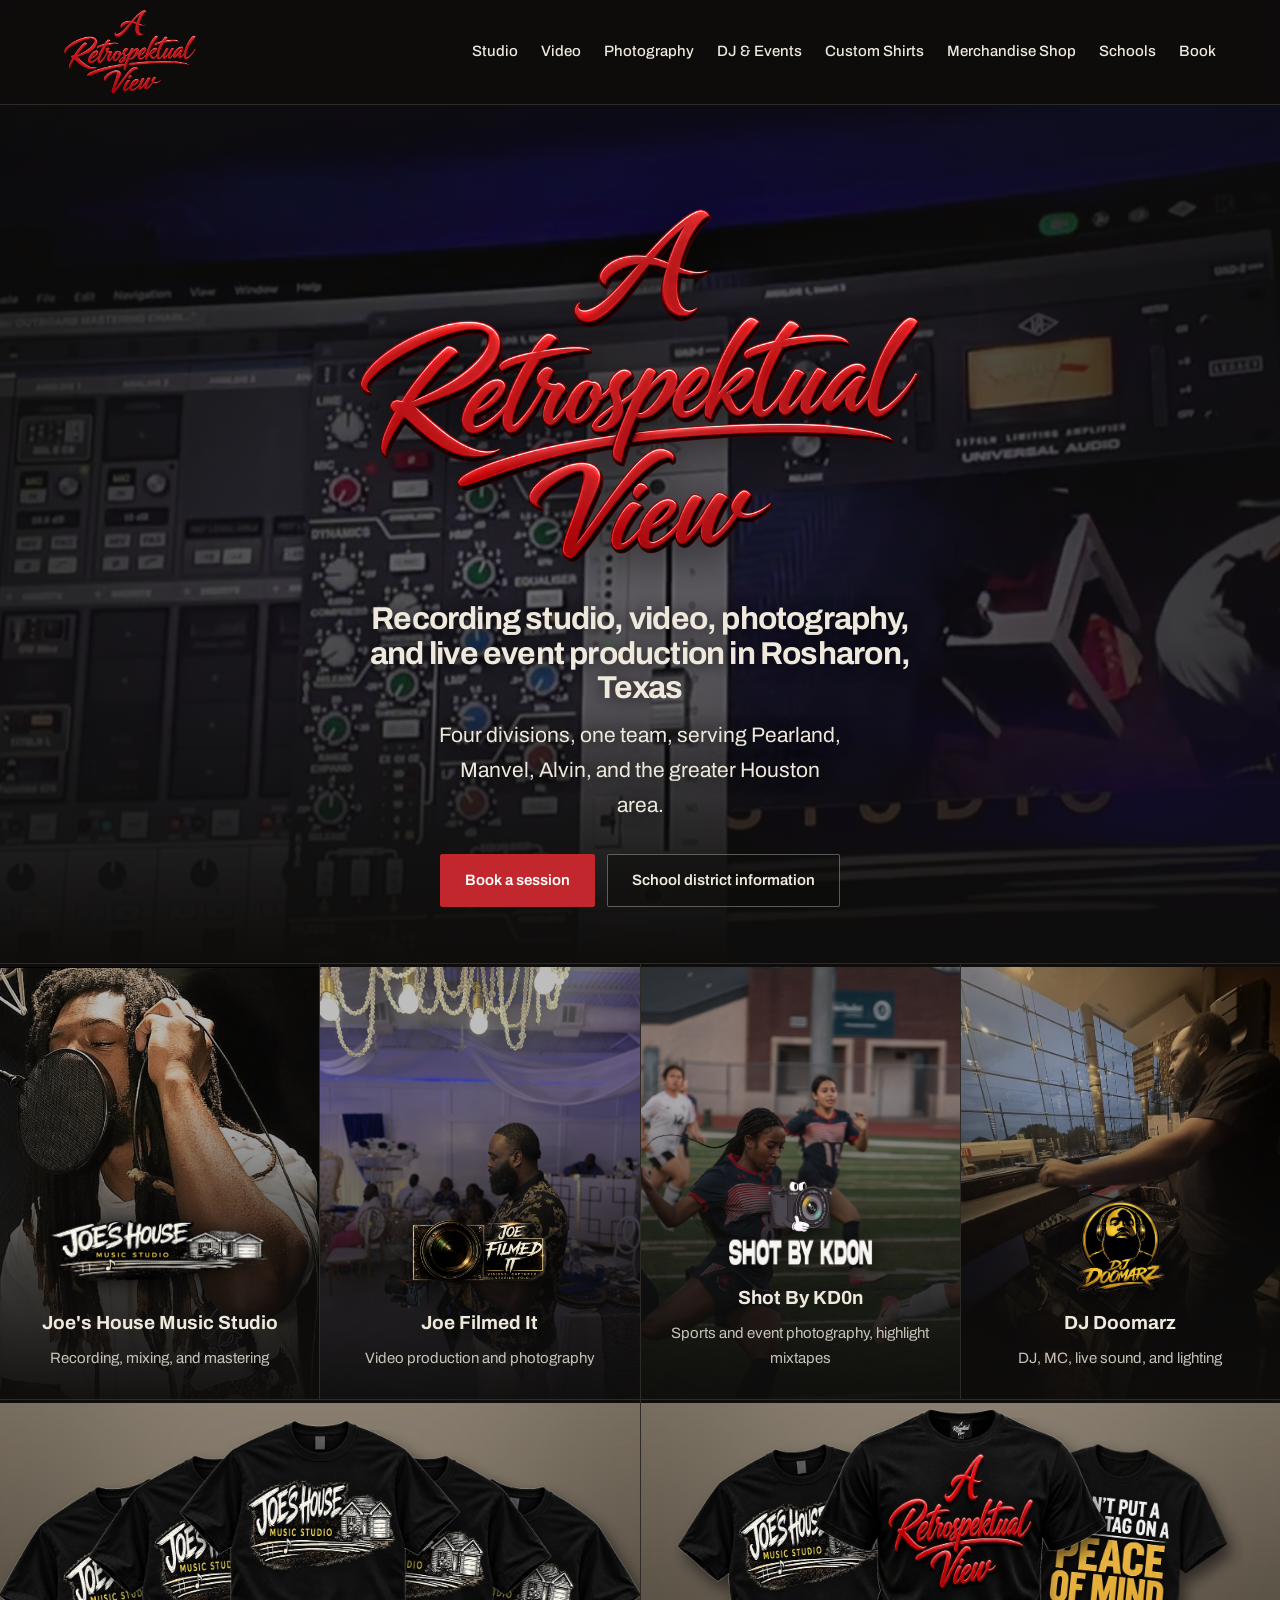
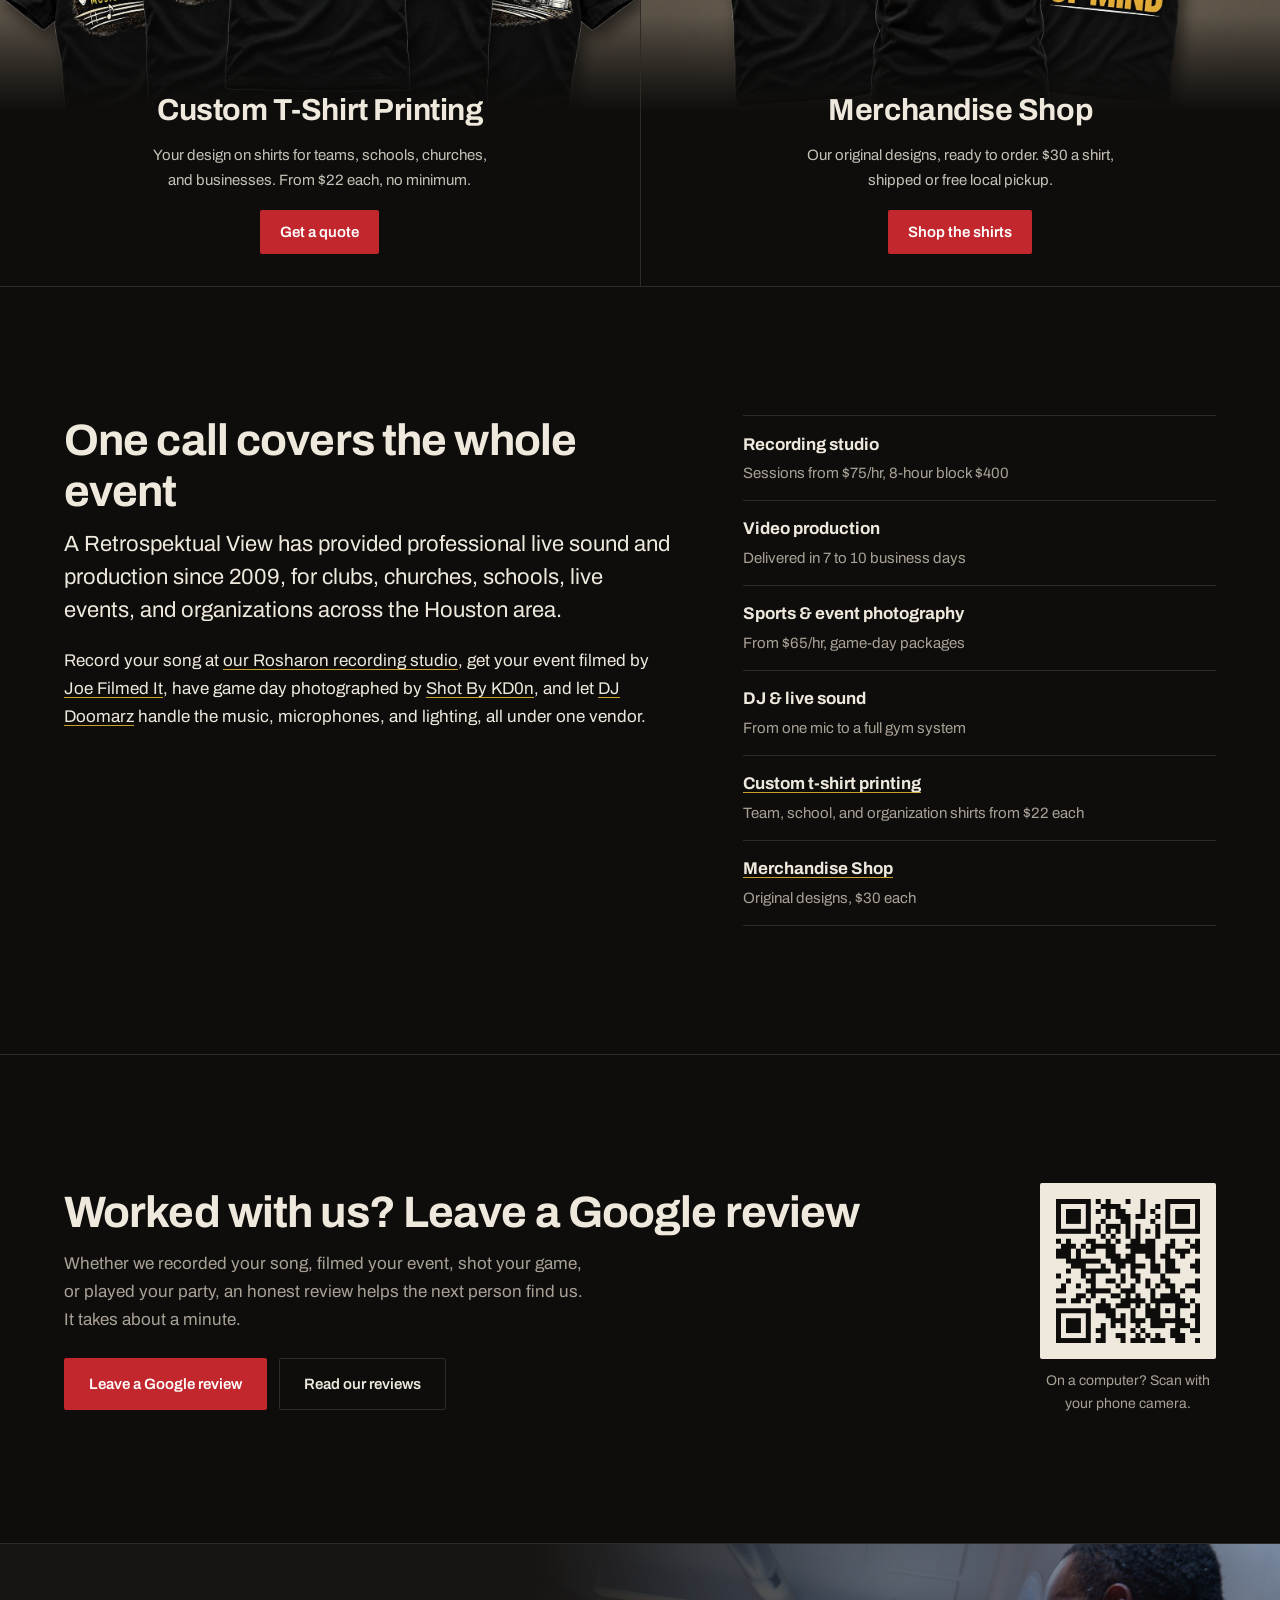
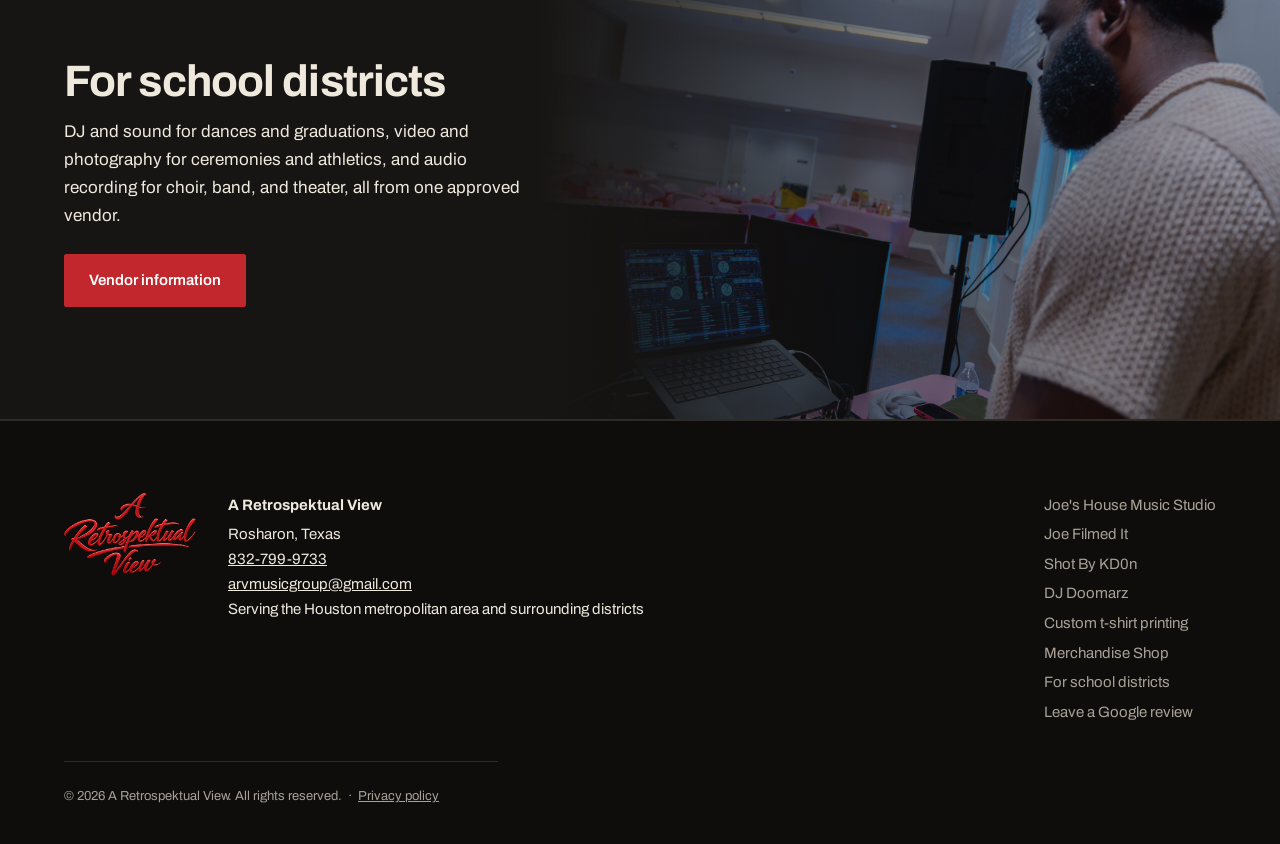
==== commit a6ecc1b5: "Desktop edit and review addition" ====
--- a/index.html
+++ b/index.html
@@ -134,7 +134,12 @@
 
 <main id="main">
 
-  <section class="hero" id="top">
+  <section class="hero hero--video" id="top">
+    <video class="hero__video" autoplay muted loop playsinline preload="metadata"
+      poster="/assets/img/home-hero-poster.jpg" aria-label="Studio, video shoot, and DJ footage from A Retrospektual View">
+      <source src="/assets/video/home-hero.mp4" type="video/mp4">
+    </video>
+    <div class="hero__shade" style="--poster: url('/assets/img/home-hero-poster.jpg')"></div>
     <img class="hero__mark" src="/assets/img/arv-logo.png" alt="A Retrospektual View" width="640" height="403">
     <h1 class="hero__title">Recording studio, video, photography, and live event production in Rosharon, Texas</h1>
     <p class="hero__line">Four divisions, one team, serving Pearland, Manvel, Alvin, and the greater Houston area.</p>
@@ -146,24 +151,43 @@
 
   <section class="doors" aria-label="Our divisions">
     <a class="door door--studio" href="/studio/">
+      <img class="door__bg" src="/assets/img/vocal-booth.jpg" alt="" loading="lazy" style="object-position:50% 30%">
       <span class="door__slot"><img src="/assets/img/joes-house-logo.png" alt="" width="300" height="84"></span>
       <span class="door__name">Joe's House Music Studio</span>
       <span class="door__what">Recording, mixing, and mastering</span>
     </a>
     <a class="door door--film" href="/video/">
+      <img class="door__bg" src="/assets/img/film-event.jpg" alt="" loading="lazy" style="object-position:50% 35%">
       <span class="door__slot"><img src="/assets/img/joe-filmedit-logo.png" alt="" width="300" height="138"></span>
       <span class="door__name">Joe Filmed It</span>
       <span class="door__what">Video production and photography</span>
     </a>
     <a class="door door--photo" href="/photography/">
+      <img class="door__bg" src="/assets/img/kdon-soccer-action.jpg" alt="" loading="lazy" style="object-position:50% 40%">
       <span class="door__slot"><img src="/assets/img/shot-by-kdon-logo.png" alt="" width="604" height="373"></span>
       <span class="door__name">Shot By KD0n</span>
       <span class="door__what">Sports and event photography, highlight mixtapes</span>
     </a>
     <a class="door door--dj" href="/dj/">
+      <img class="door__bg" src="/assets/img/dj-doomarz-serato-booth.jpg" alt="" loading="lazy" style="object-position:60% 30%">
       <span class="door__slot"><img src="/assets/img/dj-doomarz-logo.png" alt="" width="220" height="228"></span>
       <span class="door__name">DJ Doomarz</span>
       <span class="door__what">DJ, MC, live sound, and lighting</span>
+    </a>
+  </section>
+
+  <section class="doors doors--two" aria-label="T-shirts">
+    <a class="door door--wide door--custom" href="/custom-printing/">
+      <img class="door__bg" src="/assets/img/card-custom-printing.jpg" alt="" loading="lazy" width="1600" height="900">
+      <span class="door__name">Custom T-Shirt Printing</span>
+      <span class="door__what">Your design on shirts for teams, schools, churches, and businesses. From $22 each, no minimum.</span>
+      <span class="door__go">Get a quote</span>
+    </a>
+    <a class="door door--wide door--shop" href="/shop/">
+      <img class="door__bg" src="/assets/img/card-merch-shop.jpg" alt="" loading="lazy" width="1600" height="900">
+      <span class="door__name">Merchandise Shop</span>
+      <span class="door__what">Our original designs, ready to order. $30 a shirt, shipped or free local pickup.</span>
+      <span class="door__go">Shop the shirts</span>
     </a>
   </section>
 
@@ -186,6 +210,22 @@
         <li><strong><a href="/shop/">Merchandise Shop</a></strong><span>Original designs, $30 each</span></li>
       </ul>
     </div>
+  </section>
+
+  <section class="reviews" id="reviews">
+    <div class="reviews__text">
+      <h2>Worked with us? Leave a Google review</h2>
+      <p>Whether we recorded your song, filmed your event, shot your game, or played your party, an honest review
+        helps the next person find us. It takes about a minute.</p>
+      <div class="reviews__actions">
+        <a class="btn btn--solid" href="https://g.page/r/CXs5Us89n6SEECE/review" target="_blank" rel="noopener">Leave a Google review</a>
+        <a class="btn" href="https://g.page/r/CXs5Us89n6SEECE" target="_blank" rel="noopener">Read our reviews</a>
+      </div>
+    </div>
+    <figure class="reviews__qr">
+      <img src="/assets/img/google-review-qr.png" alt="QR code that opens the Google review form for A Retrospektual View" width="396" height="396" loading="lazy">
+      <figcaption>On a computer? Scan with your phone camera.</figcaption>
+    </figure>
   </section>
 
   <section class="cta-band">
@@ -225,6 +265,7 @@
     <p><a href="/custom-printing/">Custom t-shirt printing</a></p>
     <p><a href="/shop/">Merchandise Shop</a></p>
     <p><a href="/schools/">For school districts</a></p>
+    <p><a href="https://g.page/r/CXs5Us89n6SEECE/review" target="_blank" rel="noopener">Leave a Google review</a></p>
   </div>
   <p class="site-foot__legal">
     &copy; <span id="year">2026</span> A Retrospektual View. All rights reserved.
--- a/css/style.css
+++ b/css/style.css
@@ -686,3 +686,139 @@
 }
 .page-head--video > :not(.page-head__video):not(.page-head__shade) { align-self: flex-start; }
 .page-head--video .page-head__logo { width: auto; max-width: 100%; object-fit: contain; flex: none; }
+
+/* ==========================================================================
+   Desktop richness pass: video home hero, photo doors, two-column pages
+   ========================================================================== */
+
+/* home hero with footage */
+.hero--video {
+  position: relative; overflow: hidden; isolation: isolate;
+  min-height: clamp(520px, 82vh, 820px);
+  display: flex; flex-direction: column; align-items: center; justify-content: center;
+}
+.hero__video {
+  position: absolute; inset: 0; z-index: -2;
+  width: 100%; height: 100%; object-fit: cover; background: var(--ink);
+}
+.hero__shade {
+  position: absolute; inset: 0; z-index: -1;
+  background:
+    radial-gradient(ellipse at 50% 45%, rgba(14,13,12,.5) 0%, rgba(14,13,12,.82) 70%),
+    linear-gradient(to top, rgba(14,13,12,1) 0%, rgba(14,13,12,0) 30%);
+}
+.hero--video .hero__mark { filter: drop-shadow(0 6px 28px rgba(0,0,0,.75)); }
+.hero--video .hero__title, .hero--video .hero__line { text-shadow: 0 1px 16px rgba(0,0,0,.7); }
+.hero--video .hero__line { color: var(--cream); }
+.hero--video .btn:not(.btn--solid) { background: rgba(14,13,12,.55); border-color: rgba(239,233,221,.35); }
+@media (prefers-reduced-motion: reduce) {
+  .hero__video { display: none; }
+  .hero__shade {
+    background:
+      radial-gradient(ellipse at 50% 45%, rgba(14,13,12,.5) 0%, rgba(14,13,12,.82) 70%),
+      var(--poster) center / cover no-repeat;
+  }
+}
+
+/* division doors become photo cards */
+.door {
+  position: relative; overflow: hidden; isolation: isolate;
+  justify-content: flex-end;
+  min-height: clamp(300px, 34vw, 560px);
+  padding: 1.5rem 1.25rem 1.75rem;
+  background: var(--ink);
+}
+.door__bg {
+  position: absolute; inset: 0; z-index: -2;
+  width: 100%; height: 100%; object-fit: cover;
+  transition: transform .5s ease, filter .3s ease;
+  filter: saturate(.9) brightness(.8);
+}
+.door::after {
+  content: ""; position: absolute; inset: 0; z-index: -1;
+  background: linear-gradient(to top, rgba(14,13,12,.96) 0%, rgba(14,13,12,.7) 34%, rgba(14,13,12,.08) 70%);
+}
+.door:hover { background: var(--ink); }
+.door:hover .door__bg { transform: scale(1.04); filter: saturate(1) brightness(.95); }
+.door__slot { height: auto; min-height: 84px; margin-bottom: .35rem; }
+.door__slot img { filter: drop-shadow(0 2px 10px rgba(0,0,0,.8)); }
+.door__name { font-size: 1.1875rem; }
+.door__what { color: var(--cream); opacity: .82; }
+@media (prefers-reduced-motion: reduce) { .door__bg { transition: none; } .door:hover .door__bg { transform: none; } }
+@media (min-width: 1100px) { .doors { grid-template-columns: repeat(4, 1fr); } }
+@media (max-width: 560px) { .door { min-height: 340px; } }
+
+/* taller footage headers on big screens */
+@media (min-width: 960px) {
+  .page-head--video { min-height: clamp(520px, 74vh, 780px); padding-bottom: clamp(2.5rem, 5vw, 4rem); }
+  .page-head--video h1 { font-size: clamp(2.6rem, 1.6rem + 2.6vw, 4rem); max-width: 20ch; }
+}
+
+/* text beside a rates panel */
+@media (min-width: 960px) { .split--aside { grid-template-columns: minmax(0, 1.15fr) minmax(0, .85fr); } }
+.panel {
+  background: var(--panel); border: 1px solid var(--rule); border-top: 3px solid var(--gold);
+  padding: clamp(1.25rem, 3vw, 2.25rem);
+}
+.rates--panel { margin-top: 0; }
+.rates--panel .rate-list { max-width: none; }
+.rates--panel .rate-list dd { font-size: 1.125rem; }
+@media (min-width: 960px) { .panel { position: sticky; top: 1.5rem; } }
+
+.gallery--square .gallery__item img { aspect-ratio: 1 / 1; object-position: center 30%; }
+
+/* wider, larger reading text on desktop */
+@media (min-width: 1100px) {
+  .division .lede { font-size: 1.4rem; line-height: 1.45; }
+  .division__body > p:not(.lede):not(.note) { font-size: 1.0625rem; }
+}
+
+/* school band with event photo on wide screens */
+@media (min-width: 900px) {
+  .cta-band {
+    background:
+      linear-gradient(to right, var(--panel) 0%, var(--panel) 42%, rgba(23,21,19,.55) 70%, rgba(23,21,19,.25) 100%),
+      url("/assets/img/dj-booth.jpg") right 35% / 62% auto no-repeat, var(--panel);
+    padding-block: clamp(4rem, 9vw, 7rem);
+  }
+  .cta-band p { max-width: 46ch; color: var(--cream); }
+}
+
+/* t-shirt cards on the homepage */
+.doors--two { grid-template-columns: 1fr; border-top: 0; }
+@media (min-width: 760px) { .doors--two { grid-template-columns: 1fr 1fr; } }
+.door--wide { min-height: clamp(340px, 30vw, 500px); padding-bottom: 2rem; }
+.door--wide .door__bg { filter: none; object-position: center 20%; }
+.door--wide::after {
+  background: linear-gradient(to top, rgba(14,13,12,.97) 0%, rgba(14,13,12,.82) 30%, rgba(14,13,12,0) 62%);
+}
+.door--wide:hover .door__bg { filter: none; }
+.door--wide .door__name { font-size: clamp(1.35rem, 1.1rem + 1vw, 1.9rem); letter-spacing: -.015em; }
+.door--wide .door__what { max-width: 38ch; }
+.door__go {
+  margin-top: .6rem; padding: .6rem 1.25rem;
+  background: var(--red); color: #fff; font-weight: 600; font-size: .9375rem; border-radius: 2px;
+  transition: background-color .15s;
+}
+.door--wide:hover .door__go { background: var(--red-soft); }
+.door--custom:hover { border-top-color: var(--gold); }
+.door--shop:hover { border-top-color: var(--red); }
+.door--wide { min-height: clamp(470px, 38vw, 640px); }
+.door--wide .door__bg { height: 64%; bottom: auto; object-position: center 12%; }
+.door--wide::after {
+  background: linear-gradient(to top, rgba(14,13,12,1) 0%, rgba(14,13,12,1) 36%, rgba(14,13,12,0) 56%);
+}
+
+/* Google review ask */
+.reviews {
+  padding: var(--section-y) var(--pad-x);
+  border-bottom: 1px solid var(--rule);
+  display: grid; gap: clamp(1.5rem, 5vw, 4rem); align-items: center;
+}
+@media (min-width: 860px) { .reviews { grid-template-columns: minmax(0, 1fr) auto; } }
+.reviews__text p { color: var(--cream-dim); max-width: 52ch; margin-bottom: 1.5rem; }
+.reviews__actions { display: flex; flex-wrap: wrap; gap: .75rem; }
+.reviews__qr { margin: 0; text-align: center; }
+.reviews__qr img { width: 176px; height: 176px; border: 6px solid var(--cream); border-radius: 2px; margin: 0 auto .6rem; }
+.reviews__qr figcaption { color: var(--cream-dim); font-size: .875rem; max-width: 22ch; margin: 0 auto; }
+@media (max-width: 859px) { .reviews__qr { display: none; } }
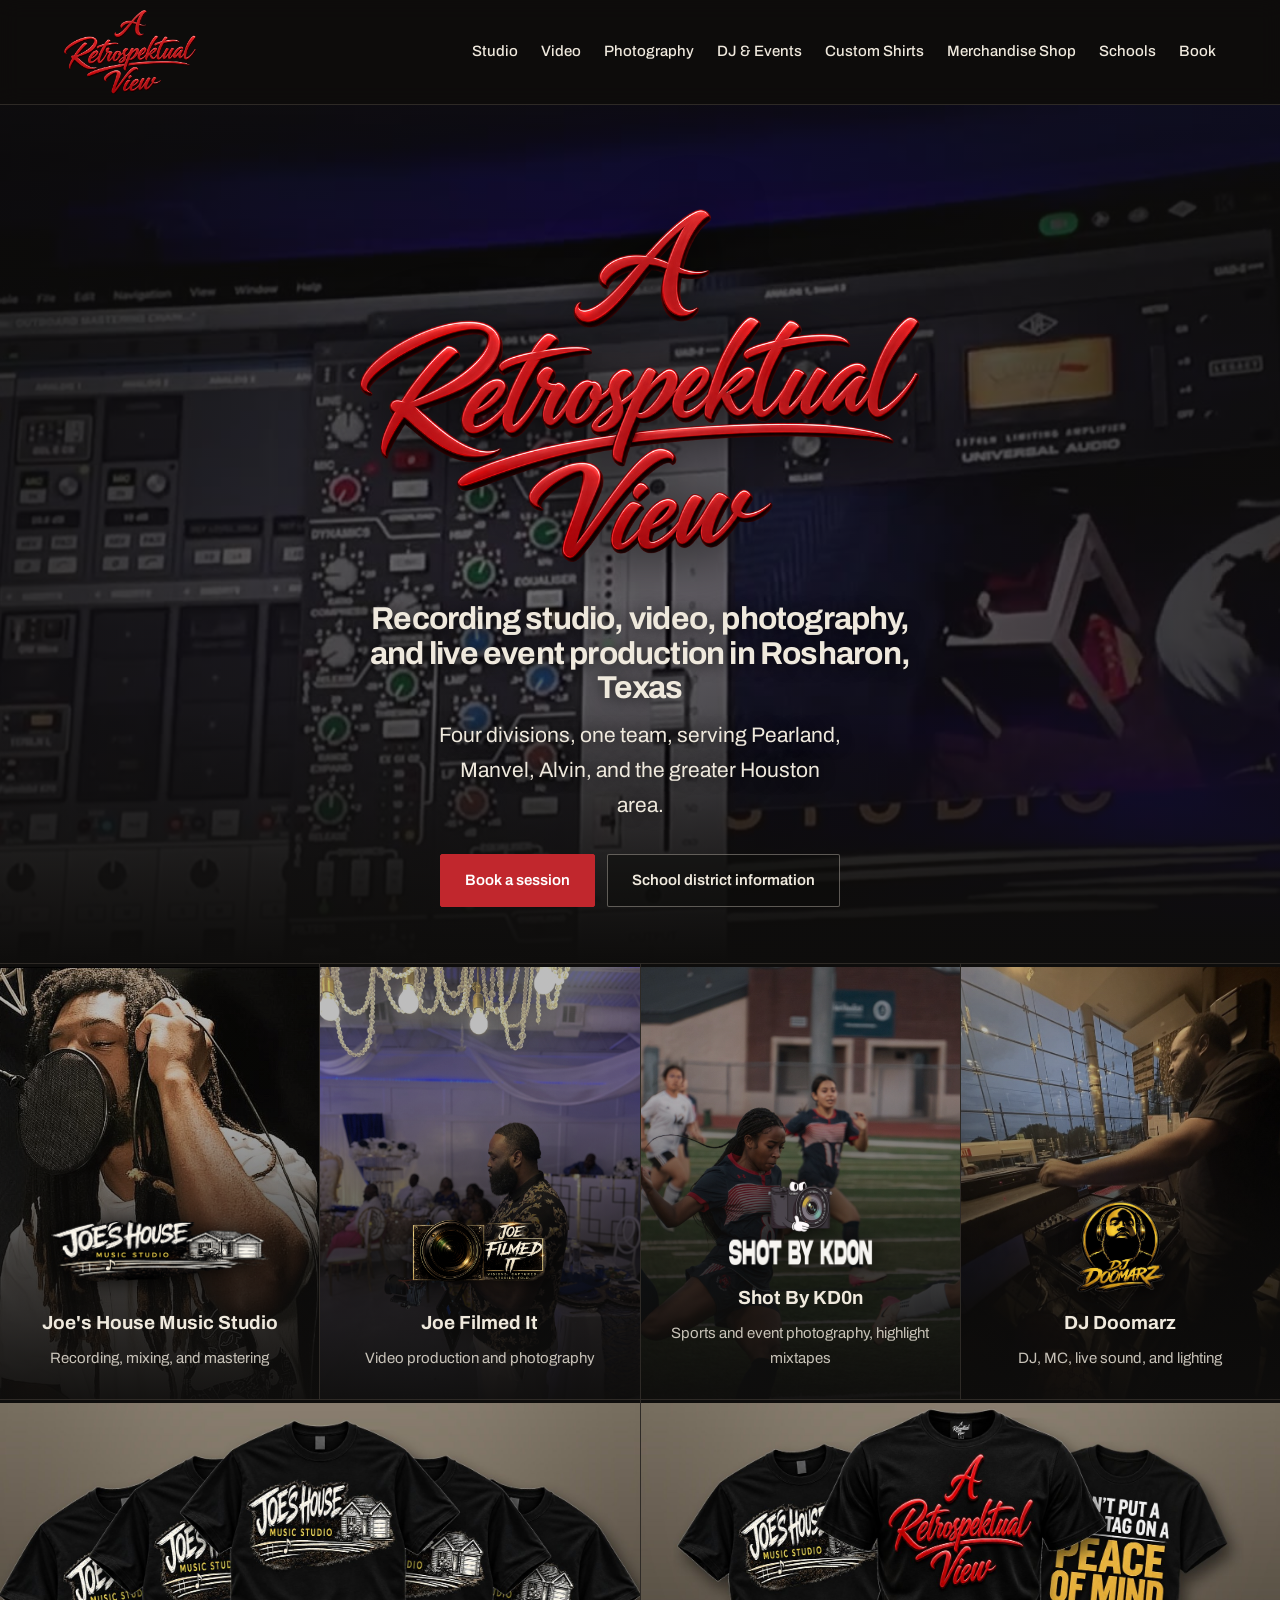
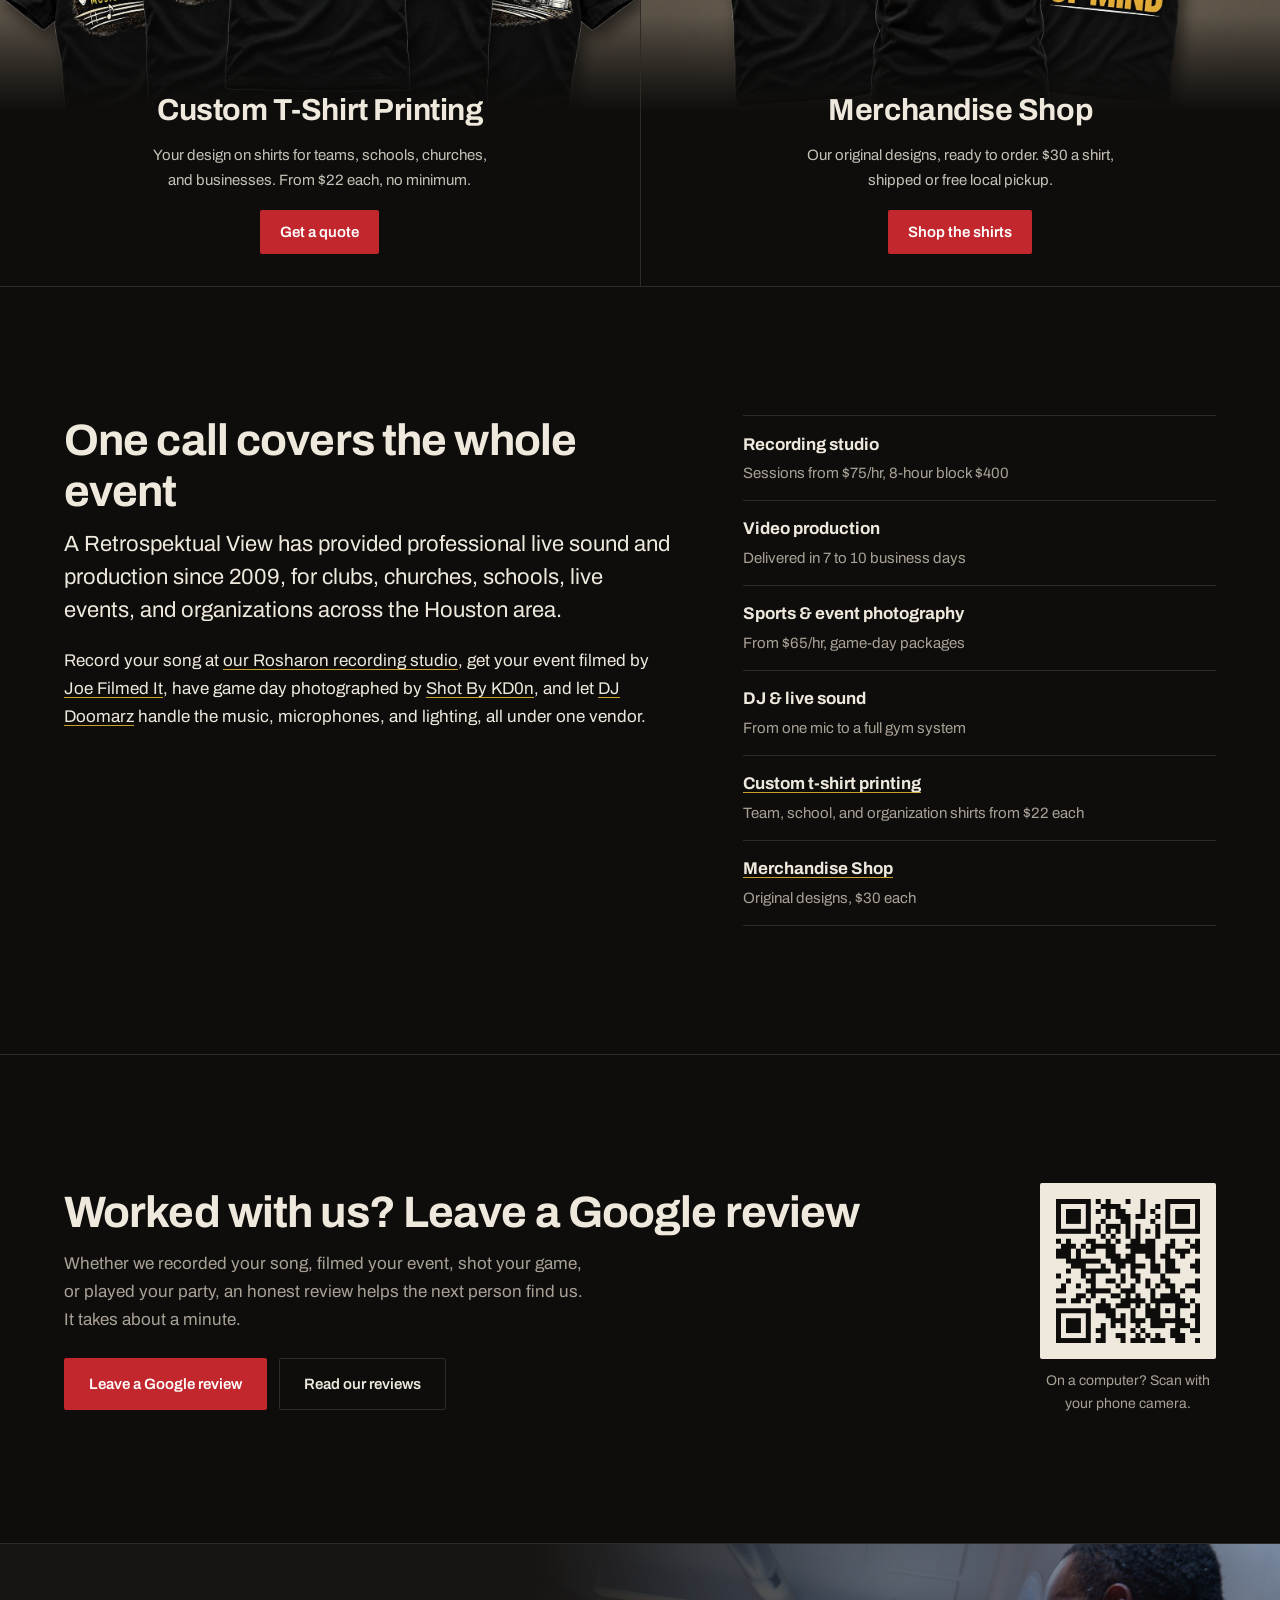
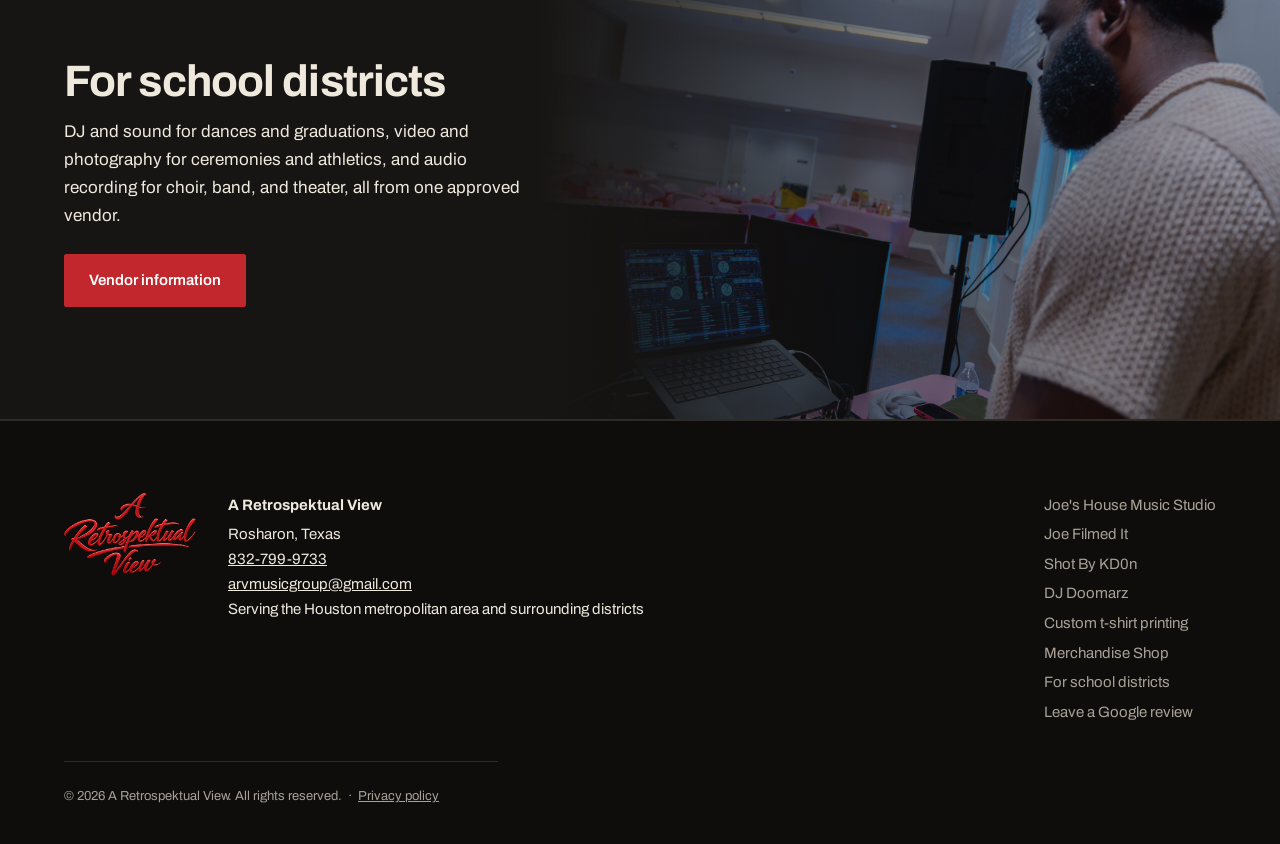
==== commit 69d64f79: "cell phone fix and shop buttons fix" ====
--- a/index.html
+++ b/index.html
@@ -135,10 +135,20 @@
 <main id="main">
 
   <section class="hero hero--video" id="top">
-    <video class="hero__video" autoplay muted loop playsinline preload="metadata"
-      poster="/assets/img/home-hero-poster.jpg" aria-label="Studio, video shoot, and DJ footage from A Retrospektual View">
-      <source src="/assets/video/home-hero.mp4" type="video/mp4">
-    </video>
+    <video class="hero__video" id="home-video" muted loop playsinline preload="none"
+      aria-label="Studio, video shoot, and DJ footage from A Retrospektual View"></video>
+    <script>
+      (function () {
+        var v = document.getElementById('home-video');
+        if (window.matchMedia('(prefers-reduced-motion: reduce)').matches) return;
+        var small = window.matchMedia('(max-width: 700px)').matches;
+        var name = small ? 'home-hero-mobile' : 'home-hero';
+        v.poster = '/assets/img/' + name + '-poster.jpg';
+        v.muted = true;
+        v.src = '/assets/video/' + name + '.mp4';
+        var p = v.play(); if (p && p.catch) p.catch(function () {});
+      })();
+    </script>
     <div class="hero__shade" style="--poster: url('/assets/img/home-hero-poster.jpg')"></div>
     <img class="hero__mark" src="/assets/img/arv-logo.png" alt="A Retrospektual View" width="640" height="403">
     <h1 class="hero__title">Recording studio, video, photography, and live event production in Rosharon, Texas</h1>
@@ -273,6 +283,11 @@
   </p>
 </footer>
 
+<script>
+  document.querySelectorAll('.page-head__video').forEach(function (v) {
+    v.muted = true; var p = v.play(); if (p && p.catch) p.catch(function () {});
+  });
+</script>
 <script>document.getElementById('year').textContent = new Date().getFullYear();</script>
 </body>
 </html>
--- a/css/style.css
+++ b/css/style.css
@@ -822,3 +822,15 @@
 .reviews__qr img { width: 176px; height: 176px; border: 6px solid var(--cream); border-radius: 2px; margin: 0 auto .6rem; }
 .reviews__qr figcaption { color: var(--cream-dim); font-size: .875rem; max-width: 22ch; margin: 0 auto; }
 @media (max-width: 859px) { .reviews__qr { display: none; } }
+
+/* shop: larger cards and a solid Add button on every screen */
+@media (min-width: 900px) {
+  .shop__grid, .shirts { grid-template-columns: repeat(3, minmax(0, 1fr)); gap: 1.5rem; }
+  .shirt { padding: 1rem 1rem 1.25rem; }
+  .shirt__name { font-size: 1.1875rem; }
+  .shirt__price { font-size: 1.0625rem; }
+  .shirt__size, .shirt__add { font-size: 1rem; padding-block: .7rem; }
+}
+.shirt__add, .shirt__add:hover { background: var(--red); border-color: var(--red); color: #fff; padding-inline: 1.4rem; }
+.shirt__add:hover { background: var(--red-soft); border-color: var(--red-soft); }
+.shirt__size { border-color: #5a544c; }
